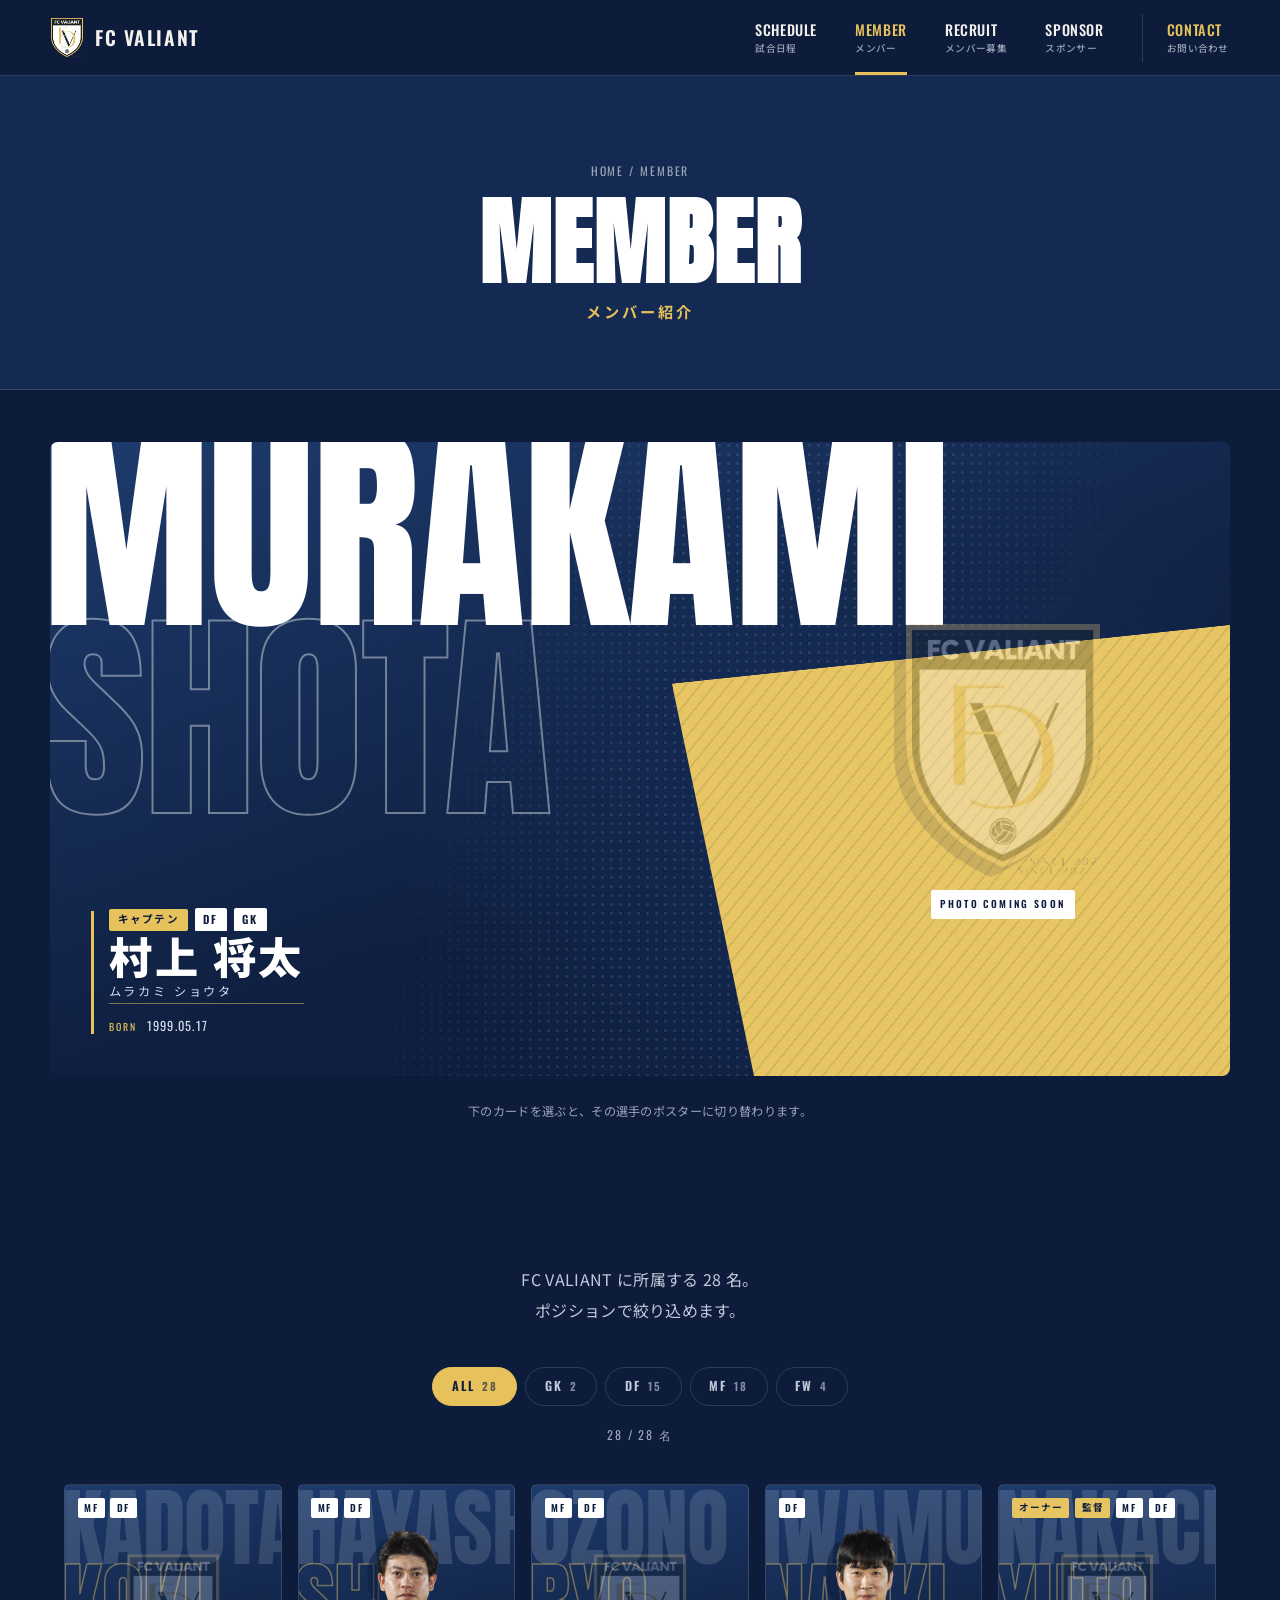
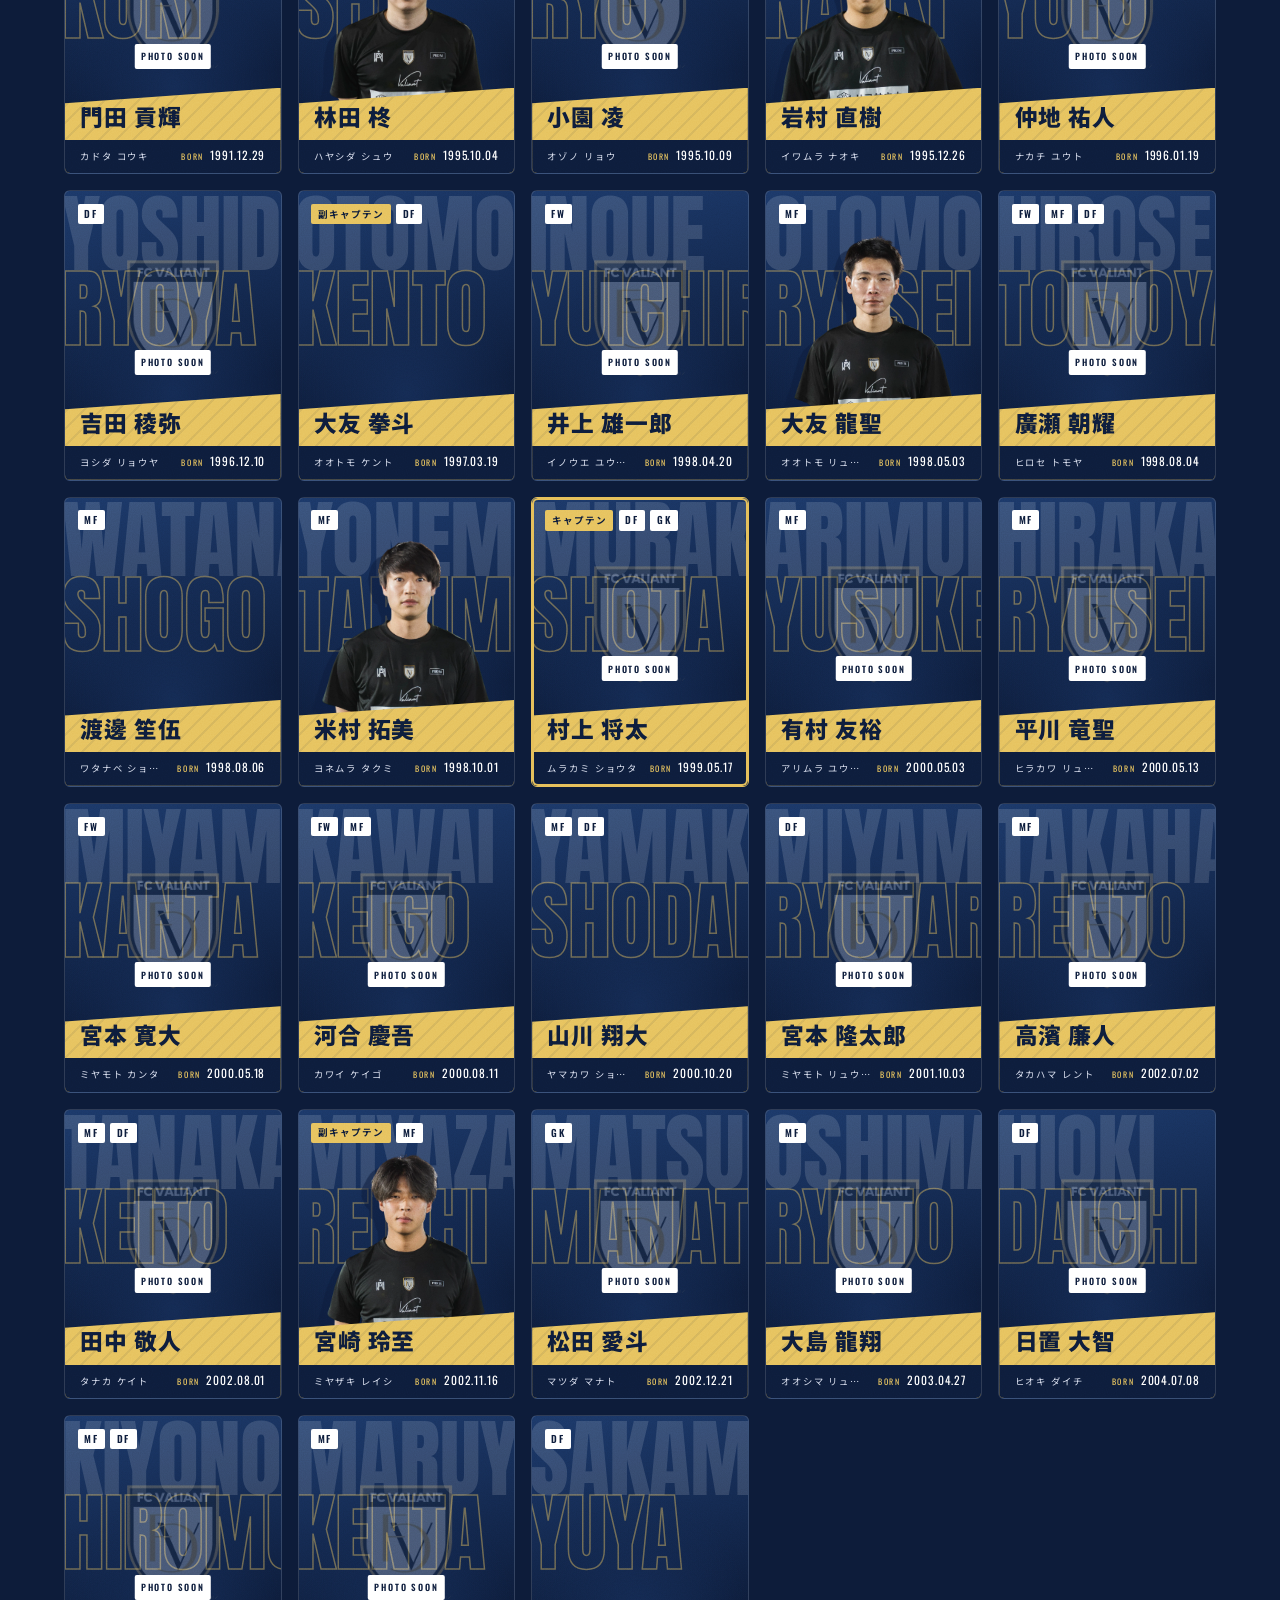
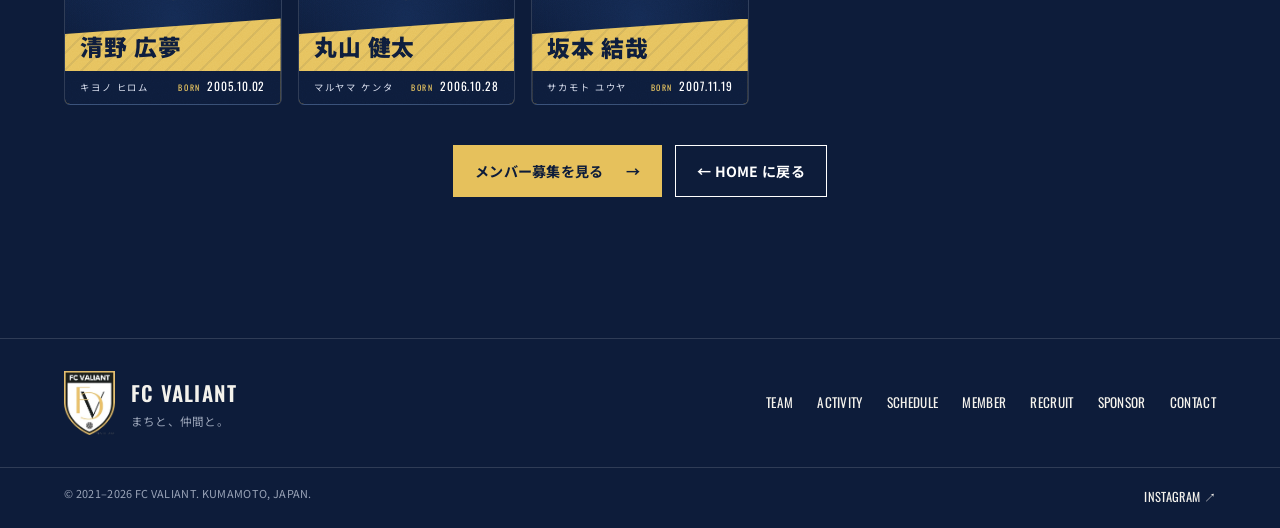
==== member.html @ 522544a9 "トップのFVを元のヒーロー写真（hero.webp）に戻す Co-Authored-By: Claude Opus 5 (1M context) <noreply@anthropic.com> Cla" ====
<!DOCTYPE html>
<html lang="ja">
<head>
<meta charset="UTF-8" />
<meta name="viewport" content="width=device-width, initial-scale=1.0" />
<title>MEMBER メンバー紹介 | FC VALIANT</title>
<meta name="description" content="FC VALIANT（熊本県社会人サッカーチーム）に所属する28名のメンバー一覧。ポジションと生年月日を掲載しています。" />
<meta property="og:title" content="MEMBER メンバー紹介 | FC VALIANT" />
<meta property="og:description" content="FC VALIANT に所属する28名のメンバー。" />
<meta property="og:type" content="website" />
<meta name="twitter:card" content="summary_large_image" />
<meta property="og:locale" content="ja_JP" />
<meta property="og:site_name" content="FC VALIANT" />
<meta property="og:url" content="https://fc-valiant-site.vercel.app/member.html" />
<link rel="canonical" href="https://fc-valiant-site.vercel.app/member.html" />
<meta property="og:image" content="https://fc-valiant-site.vercel.app/assets/img/ogp.jpg" />
<link rel="icon" href="assets/img/favicon-64.png" />
<link rel="preconnect" href="https://fonts.googleapis.com" />
<link rel="preconnect" href="https://fonts.gstatic.com" crossorigin />
<link href="https://fonts.googleapis.com/css2?family=Anton&family=Oswald:wght@400;500;600;700&family=Noto+Sans+JP:wght@400;500;700;900&display=swap" rel="stylesheet" />
<link rel="stylesheet" href="assets/css/style.css?v=bf7056ef" />
<!-- GA4 start -->
<script async src="https://www.googletagmanager.com/gtag/js?id=G-N5YR1ZRBVX"></script>
<script>
  window.dataLayer = window.dataLayer || [];
  function gtag(){dataLayer.push(arguments);}
  gtag('js', new Date());
  gtag('config', 'G-N5YR1ZRBVX');
</script>
<!-- GA4 end -->
</head>
<body>

<a class="skip-link" href="#main">本文へスキップ</a>

<!-- ===== Header ===== -->
<header class="header" id="header">
  <a href="index.html" class="header__brand" aria-label="FC VALIANT ホーム">
    <img src="assets/img/logo.webp" alt="" class="header__logo" width="230" height="289" />
    <span class="header__name">FC VALIANT</span>
  </a>
  <nav class="nav" id="nav" aria-label="メインナビゲーション">
    <a href="schedule.html"><span>SCHEDULE</span><small>試合日程</small></a>
    <a href="member.html" class="is-active" aria-current="page"><span>MEMBER</span><small>メンバー</small></a>
    <a href="recruit.html"><span>RECRUIT</span><small>メンバー募集</small></a>
    <a href="sponsor.html"><span>SPONSOR</span><small>スポンサー</small></a>
    <a href="index.html#contact" class="nav__cta"><span>CONTACT</span><small>お問い合わせ</small></a>
  </nav>
  <button type="button" class="burger" id="burger" aria-label="メニューを開く" aria-expanded="false" aria-controls="nav">
    <span></span><span></span><span></span>
  </button>
</header>

<main id="main" tabindex="-1">

<!-- ===== Sub hero ===== -->
<section class="subhero" id="top">
  <p class="subhero__crumb"><a href="index.html">HOME</a> <span aria-hidden="true">/</span> MEMBER</p>
  <h1 class="subhero__en">MEMBER</h1>
  <p class="subhero__ja">メンバー紹介</p>
</section>

<!-- ===== Player poster =====
     選手を選ぶと、その選手のポスターに切り替わる。写真は assets/img/member/<data-photo>.webp
     まだ無いあいだはエンブレムを出しておく。巨大なローマ字は data-photo から JS が作る。 -->
<section class="stage" id="stage" aria-label="選手ポスター">
  <div class="stage__frame">
  <div class="stage__scene" id="stageScene">
    <div class="stage__slab" aria-hidden="true"></div>
    <p class="stage__big" id="stageBig" aria-hidden="true"><span></span><i></i></p>
    <!-- 登場と退場を重ねるため、選手はJSで出し入れする -->
    <div class="stage__cast" id="stageCast"></div>
  </div>
  <div class="stage__plate" id="stagePlate" role="status" aria-live="polite">
    <span class="stage__rule" aria-hidden="true"></span>
    <p class="stage__pos"><span></span></p>
    <p class="stage__name"><span></span></p>
    <p class="stage__kana"><span></span></p>
    <p class="stage__dob"><span></span></p>
  </div>
  </div>
  <p class="stage__hint">下のカードを選ぶと、その選手のポスターに切り替わります。</p>
</section>

<!-- ===== Members ===== -->
<section class="members members--page">
  <p class="members__lead" data-reveal>
    FC VALIANT に所属する 28 名。<br>
    ポジションで絞り込めます。
  </p>

  <div class="mfilter" id="mfilter" role="group" aria-label="ポジションで絞り込む" data-reveal>
    <button type="button" class="mfilter__btn is-on" data-filter="all" aria-pressed="true">ALL</button>
    <button type="button" class="mfilter__btn" data-filter="GK" aria-pressed="false">GK</button>
    <button type="button" class="mfilter__btn" data-filter="DF" aria-pressed="false">DF</button>
    <button type="button" class="mfilter__btn" data-filter="MF" aria-pressed="false">MF</button>
    <button type="button" class="mfilter__btn" data-filter="FW" aria-pressed="false">FW</button>
  </div>
  <p class="mfilter__count" id="mcount" role="status" aria-live="polite"></p>

  <ul class="mgrid" id="mgrid">
      <li class="mcard" data-photo="kadota-koki" data-pos="MF DF" data-reveal>
        <p class="mcard__pos"><span>MF</span><span>DF</span></p>
        <h2 class="mcard__name">門田 貢輝</h2>
        <p class="mcard__kana">カドタ コウキ</p>
        <p class="mcard__dob"><span>BORN</span>1991.12.29</p>
      </li>
      <li class="mcard" data-photo="hayashida-shu" data-pos="MF DF" data-reveal>
        <p class="mcard__pos"><span>MF</span><span>DF</span></p>
        <h2 class="mcard__name">林田 柊</h2>
        <p class="mcard__kana">ハヤシダ シュウ</p>
        <p class="mcard__dob"><span>BORN</span>1995.10.04</p>
      </li>
      <li class="mcard" data-photo="ozono-ryo" data-pos="MF DF" data-reveal>
        <p class="mcard__pos"><span>MF</span><span>DF</span></p>
        <h2 class="mcard__name">小園 凌</h2>
        <p class="mcard__kana">オゾノ リョウ</p>
        <p class="mcard__dob"><span>BORN</span>1995.10.09</p>
      </li>
      <li class="mcard" data-photo="iwamura-naoki" data-pos="DF" data-reveal>
        <p class="mcard__pos"><span>DF</span></p>
        <h2 class="mcard__name">岩村 直樹</h2>
        <p class="mcard__kana">イワムラ ナオキ</p>
        <p class="mcard__dob"><span>BORN</span>1995.12.26</p>
      </li>
      <li class="mcard" data-photo="nakachi-yuto" data-pos="MF DF" data-reveal>
        <p class="mcard__pos"><b>オーナー</b><b>監督</b><span>MF</span><span>DF</span></p>
        <h2 class="mcard__name">仲地 祐人</h2>
        <p class="mcard__kana">ナカチ ユウト</p>
        <p class="mcard__dob"><span>BORN</span>1996.01.19</p>
      </li>
      <li class="mcard" data-photo="yoshida-ryoya" data-pos="DF" data-reveal>
        <p class="mcard__pos"><span>DF</span></p>
        <h2 class="mcard__name">吉田 稜弥</h2>
        <p class="mcard__kana">ヨシダ リョウヤ</p>
        <p class="mcard__dob"><span>BORN</span>1996.12.10</p>
      </li>
      <li class="mcard" data-photo="otomo-kento" data-pos="DF" data-reveal>
        <p class="mcard__pos"><b>副キャプテン</b><span>DF</span></p>
        <h2 class="mcard__name">大友 拳斗</h2>
        <p class="mcard__kana">オオトモ ケント</p>
        <p class="mcard__dob"><span>BORN</span>1997.03.19</p>
      </li>
      <li class="mcard" data-photo="inoue-yuichiro" data-pos="FW" data-reveal>
        <p class="mcard__pos"><span>FW</span></p>
        <h2 class="mcard__name">井上 雄一郎</h2>
        <p class="mcard__kana">イノウエ ユウイチロウ</p>
        <p class="mcard__dob"><span>BORN</span>1998.04.20</p>
      </li>
      <li class="mcard" data-photo="otomo-ryusei" data-pos="MF" data-reveal>
        <p class="mcard__pos"><span>MF</span></p>
        <h2 class="mcard__name">大友 龍聖</h2>
        <p class="mcard__kana">オオトモ リュウセイ</p>
        <p class="mcard__dob"><span>BORN</span>1998.05.03</p>
      </li>
      <li class="mcard" data-photo="hirose-tomoya" data-pos="FW MF DF" data-reveal>
        <p class="mcard__pos"><span>FW</span><span>MF</span><span>DF</span></p>
        <h2 class="mcard__name">廣瀬 朝耀</h2>
        <p class="mcard__kana">ヒロセ トモヤ</p>
        <p class="mcard__dob"><span>BORN</span>1998.08.04</p>
      </li>
      <li class="mcard" data-photo="watanabe-shogo" data-pos="MF" data-reveal>
        <p class="mcard__pos"><span>MF</span></p>
        <h2 class="mcard__name">渡邊 笙伍</h2>
        <p class="mcard__kana">ワタナベ ショウゴ</p>
        <p class="mcard__dob"><span>BORN</span>1998.08.06</p>
      </li>
      <li class="mcard" data-photo="yonemura-takumi" data-pos="MF" data-reveal>
        <p class="mcard__pos"><span>MF</span></p>
        <h2 class="mcard__name">米村 拓美</h2>
        <p class="mcard__kana">ヨネムラ タクミ</p>
        <p class="mcard__dob"><span>BORN</span>1998.10.01</p>
      </li>
      <li class="mcard" data-photo="murakami-shota" data-pos="DF GK" data-reveal>
        <p class="mcard__pos"><b>キャプテン</b><span>DF</span><span>GK</span></p>
        <h2 class="mcard__name">村上 将太</h2>
        <p class="mcard__kana">ムラカミ ショウタ</p>
        <p class="mcard__dob"><span>BORN</span>1999.05.17</p>
      </li>
      <li class="mcard" data-photo="arimura-yusuke" data-pos="MF" data-reveal>
        <p class="mcard__pos"><span>MF</span></p>
        <h2 class="mcard__name">有村 友裕</h2>
        <p class="mcard__kana">アリムラ ユウスケ</p>
        <p class="mcard__dob"><span>BORN</span>2000.05.03</p>
      </li>
      <li class="mcard" data-photo="hirakawa-ryusei" data-pos="MF" data-reveal>
        <p class="mcard__pos"><span>MF</span></p>
        <h2 class="mcard__name">平川 竜聖</h2>
        <p class="mcard__kana">ヒラカワ リュウセイ</p>
        <p class="mcard__dob"><span>BORN</span>2000.05.13</p>
      </li>
      <li class="mcard" data-photo="miyamoto-kanta" data-pos="FW" data-reveal>
        <p class="mcard__pos"><span>FW</span></p>
        <h2 class="mcard__name">宮本 寛大</h2>
        <p class="mcard__kana">ミヤモト カンタ</p>
        <p class="mcard__dob"><span>BORN</span>2000.05.18</p>
      </li>
      <li class="mcard" data-photo="kawai-keigo" data-pos="FW MF" data-reveal>
        <p class="mcard__pos"><span>FW</span><span>MF</span></p>
        <h2 class="mcard__name">河合 慶吾</h2>
        <p class="mcard__kana">カワイ ケイゴ</p>
        <p class="mcard__dob"><span>BORN</span>2000.08.11</p>
      </li>
      <li class="mcard" data-photo="yamakawa-shodai" data-pos="MF DF" data-reveal>
        <p class="mcard__pos"><span>MF</span><span>DF</span></p>
        <h2 class="mcard__name">山川 翔大</h2>
        <p class="mcard__kana">ヤマカワ ショウダイ</p>
        <p class="mcard__dob"><span>BORN</span>2000.10.20</p>
      </li>
      <li class="mcard" data-photo="miyamoto-ryutaro" data-pos="DF" data-reveal>
        <p class="mcard__pos"><span>DF</span></p>
        <h2 class="mcard__name">宮本 隆太郎</h2>
        <p class="mcard__kana">ミヤモト リュウタロウ</p>
        <p class="mcard__dob"><span>BORN</span>2001.10.03</p>
      </li>
      <li class="mcard" data-photo="takahama-rento" data-pos="MF" data-reveal>
        <p class="mcard__pos"><span>MF</span></p>
        <h2 class="mcard__name">高濱 廉人</h2>
        <p class="mcard__kana">タカハマ レント</p>
        <p class="mcard__dob"><span>BORN</span>2002.07.02</p>
      </li>
      <li class="mcard" data-photo="tanaka-keito" data-pos="MF DF" data-reveal>
        <p class="mcard__pos"><span>MF</span><span>DF</span></p>
        <h2 class="mcard__name">田中 敬人</h2>
        <p class="mcard__kana">タナカ ケイト</p>
        <p class="mcard__dob"><span>BORN</span>2002.08.01</p>
      </li>
      <li class="mcard" data-photo="miyazaki-reishi" data-pos="MF" data-reveal>
        <p class="mcard__pos"><b>副キャプテン</b><span>MF</span></p>
        <h2 class="mcard__name">宮崎 玲至</h2>
        <p class="mcard__kana">ミヤザキ レイシ</p>
        <p class="mcard__dob"><span>BORN</span>2002.11.16</p>
      </li>
      <li class="mcard" data-photo="matsuda-manato" data-pos="GK" data-reveal>
        <p class="mcard__pos"><span>GK</span></p>
        <h2 class="mcard__name">松田 愛斗</h2>
        <p class="mcard__kana">マツダ マナト</p>
        <p class="mcard__dob"><span>BORN</span>2002.12.21</p>
      </li>
      <li class="mcard" data-photo="oshima-ryuto" data-pos="MF" data-reveal>
        <p class="mcard__pos"><span>MF</span></p>
        <h2 class="mcard__name">大島 龍翔</h2>
        <p class="mcard__kana">オオシマ リュウト</p>
        <p class="mcard__dob"><span>BORN</span>2003.04.27</p>
      </li>
      <li class="mcard" data-photo="hioki-daichi" data-pos="DF" data-reveal>
        <p class="mcard__pos"><span>DF</span></p>
        <h2 class="mcard__name">日置 大智</h2>
        <p class="mcard__kana">ヒオキ ダイチ</p>
        <p class="mcard__dob"><span>BORN</span>2004.07.08</p>
      </li>
      <li class="mcard" data-photo="kiyono-hiromu" data-pos="MF DF" data-reveal>
        <p class="mcard__pos"><span>MF</span><span>DF</span></p>
        <h2 class="mcard__name">清野 広夢</h2>
        <p class="mcard__kana">キヨノ ヒロム</p>
        <p class="mcard__dob"><span>BORN</span>2005.10.02</p>
      </li>
      <li class="mcard" data-photo="maruyama-kenta" data-pos="MF" data-reveal>
        <p class="mcard__pos"><span>MF</span></p>
        <h2 class="mcard__name">丸山 健太</h2>
        <p class="mcard__kana">マルヤマ ケンタ</p>
        <p class="mcard__dob"><span>BORN</span>2006.10.28</p>
      </li>
      <li class="mcard" data-photo="sakamoto-yuya" data-pos="DF" data-reveal>
        <p class="mcard__pos"><span>DF</span></p>
        <h2 class="mcard__name">坂本 結哉</h2>
        <p class="mcard__kana">サカモト ユウヤ</p>
        <p class="mcard__dob"><span>BORN</span>2007.11.19</p>
      </li>
  </ul>

  <div class="page-cta" data-reveal>
    <a href="recruit.html" class="btn btn--gold magnetic">メンバー募集を見る <i>→</i></a>
    <a href="index.html" class="btn btn--ghost magnetic">← HOME に戻る</a>
  </div>
</section>

</main>

<!-- ===== Footer ===== -->
<footer class="footer">
  <div class="footer__top">
    <a class="footer__brand" href="index.html">
      <img src="assets/img/logo.webp" alt="" width="230" height="289" />
      <p>FC VALIANT<span>まちと、仲間と。</span></p>
    </a>
    <nav class="footer__nav" aria-label="フッターナビゲーション">
      <a href="index.html#team">TEAM</a>
      <a href="index.html#activity">ACTIVITY</a>
      <a href="schedule.html">SCHEDULE</a>
      <a href="member.html">MEMBER</a>
      <a href="recruit.html">RECRUIT</a>
      <a href="sponsor.html">SPONSOR</a>
      <a href="index.html#contact">CONTACT</a>
    </nav>
  </div>
  <div class="footer__bottom">
    <span>© 2021–2026 FC VALIANT. KUMAMOTO, JAPAN.</span>
    <a href="https://www.instagram.com/fcv.official/" data-ig="profile" target="_blank" rel="noopener">INSTAGRAM ↗</a>
  </div>
</footer>

<a href="#top" class="totop" id="totop" data-scroll aria-label="ページトップへ">↑</a>

<script src="assets/js/main.js?v=c5448f81"></script>
</body>
</html>
---- assets/css/style.css ----
/* FC VALIANT — 2026-09-14 / 紺・金・紙。MEMBERの承認済みCSSは末尾に保持。 */
:root{
  --navy-deep:#0d1c3a;  /* 最暗部。旧 --ink(ほぼ黒)の置き換え */
  --navy:#142a52;
  --navy-2:#1b3766;
  --navy-deep-rgb:13,28,58;  /* --navy-deep の RGB。rgba() 用 */
  --navy-rgb:20,42,82;       /* --navy の RGB。rgba() 用 */
  --ink:#16294a;        /* 紙面上の本文色。純黒ではなく紺寄り */
  --gold:#e6c15c;
  --gold-deep:#caa544;
  --gold-ink:#7a5f18;   /* 紙面(--paper)の上に置く金。--gold/--gold-deep は紙面では AA 不足 */
  --paper:#f4f2ec;
  --paper-2:#ffffff;
  --grey:#9aa4b8;      /* muted text on dark backgrounds */
  --grey-ink:#5a6478;  /* muted text on paper backgrounds (AA contrast) */
  --line:rgba(255,255,255,.14);
  --line-dark:rgba(var(--navy-rgb),.12);
  --maxw:1280px;
  --ease:cubic-bezier(.22,1,.36,1);
  --font-en:"Oswald",sans-serif;
  --font-display:"Anton",sans-serif;
  --font-ja:"Noto Sans JP",sans-serif;
}
/* ---------- Base / shared components ---------- */
*,*::before,*::after{box-sizing:border-box;margin:0;padding:0}
html{scroll-behavior:smooth;-webkit-text-size-adjust:100%;scroll-padding-top:88px}
body{font-family:var(--font-ja);background:var(--paper);color:var(--ink);line-height:1.8;overflow-x:hidden;letter-spacing:.02em}
img{max-width:100%;display:block}
a{color:inherit;text-decoration:none}
ul,ol{list-style:none}
section{position:relative}
button{color:inherit;font:inherit}
button,summary,a{-webkit-tap-highlight-color:transparent}
button{cursor:pointer}
[hidden]{display:none!important}
::selection{background:var(--gold);color:var(--navy-deep)}
main:focus{outline:none}
:focus-visible{outline:3px solid currentColor;outline-offset:5px}
.skip-link{position:fixed;top:12px;left:12px;z-index:400;padding:12px 20px;background:var(--gold);color:var(--navy-deep);transform:translateY(-180%);font-weight:700}
.skip-link:focus{transform:none}
h1,h2,h3{text-wrap:balance}
p{text-wrap:pretty}
.btn{display:inline-flex;align-items:center;justify-content:space-between;gap:1.4rem;min-height:48px;
  padding:.85rem 1.3rem;border:1px solid currentColor;border-radius:0;font-family:var(--font-ja);
  font-weight:700;font-size:.88rem;line-height:1.6;cursor:pointer;transition:background .18s,color .18s}
.btn i,.text-link i,.join i,.hero i{font-style:normal}
button.btn{font:inherit;font-size:.88rem;font-weight:700}
.btn--gold,button.btn--gold{background:var(--gold);border-color:var(--gold);color:var(--navy-deep)}
.btn--gold:hover{background:var(--paper);color:var(--navy-deep);border-color:var(--navy-deep)}
.btn--ghost{background:transparent;color:inherit}
.btn--ghost:hover{background:var(--navy-deep);color:var(--paper)}
.btn--block{width:100%;justify-content:center}
.text-link{display:inline-flex;align-items:center;gap:1.6rem;min-height:44px;font-size:.88rem;font-weight:700;border-bottom:1px solid currentColor}
.text-link i{font-size:1.2rem}
.text-link:hover{color:var(--gold-ink)}
.page-cta{display:flex;flex-wrap:wrap;gap:.8rem;justify-content:center;margin-top:2.5rem}
.compact-title{font-size:1.35rem;font-weight:900;margin-bottom:1.2rem}
.section-title{display:flex;align-items:baseline;gap:1.2rem;margin-bottom:1.5rem}
.section-title h2{font-family:var(--font-display);font-size:clamp(3.1rem,6.5vw,5.8rem);font-weight:400;line-height:1}
.section-title>p{font-size:.82rem;font-weight:700;color:var(--gold-ink)}
/* 印刷のざらつきは背景だけ。本文の前にノイズを重ねない。 */
.poster-paper{isolation:isolate}
.poster-paper::before{content:"";position:absolute;inset:0;z-index:0;pointer-events:none;opacity:.12;mix-blend-mode:overlay;
  background-image:url("data:image/svg+xml;utf8,<svg xmlns='http://www.w3.org/2000/svg' width='220' height='220'><filter id='n'><feTurbulence type='fractalNoise' baseFrequency='.9' numOctaves='2' stitchTiles='stitch'/><feColorMatrix values='0 0 0 0 1  0 0 0 0 1  0 0 0 0 1  0 0 0 .55 0'/></filter><rect width='100%' height='100%' filter='url(%23n)'/></svg>");background-size:220px 220px}
.poster-paper>*{position:relative;z-index:1}

/* ---------- Header: one legible navy band on every page ---------- */
.header{position:fixed;inset:0 0 auto;z-index:200;min-height:76px;display:flex;align-items:center;justify-content:space-between;gap:2rem;
  padding:12px clamp(20px,4vw,64px);background:var(--navy-deep);color:var(--paper);border-bottom:1px solid var(--line);
  transition:transform .18s ease-out}
.header.is-hidden{transform:translateY(-110%)}
.header:focus-within{transform:none}
.header__brand{display:flex;align-items:center;gap:12px;flex-shrink:0;min-height:48px}
.header__logo{height:40px;width:auto;object-fit:contain}
.header__name{font-family:var(--font-en);font-weight:600;letter-spacing:.08em;font-size:1.22rem}
.nav{display:flex;align-items:center;gap:clamp(20px,3vw,44px)}
.nav a{display:flex;flex-direction:column;justify-content:center;min-height:48px;position:relative;line-height:1.2}
.nav a>span{font-family:var(--font-en);font-size:.9rem;font-weight:500;letter-spacing:.04em}
.nav a>small{font-size:.6rem;font-weight:500;color:var(--grey);margin-top:5px}
.nav a.is-active>span,.nav a:hover>span{color:var(--gold)}
.nav a.is-active::after{content:"";position:absolute;left:0;right:0;bottom:-13px;height:3px;background:var(--gold)}
.nav .nav__cta{padding-left:24px;border-left:1px solid var(--line)}
.nav .nav__cta>span{color:var(--gold)}
.burger{display:none;position:relative;z-index:210;flex-direction:column;gap:6px;justify-content:center;align-items:center;
  width:48px;height:48px;border:1px solid var(--line);background:var(--navy-deep);color:var(--paper)}
.burger span{width:22px;height:2px;background:currentColor;transition:transform .18s ease-out,opacity .18s}
.burger.is-open span:nth-child(1){transform:translateY(8px) rotate(45deg)}
.burger.is-open span:nth-child(2){opacity:0}
.burger.is-open span:nth-child(3){transform:translateY(-8px) rotate(-45deg)}

/* ---------- Home 1: match poster ---------- */
.hero{position:relative;display:grid;grid-template-columns:minmax(0,1fr);grid-template-rows:minmax(0,1fr) auto auto;height:min(760px,100svh);min-height:660px;
  padding-top:76px;background:var(--navy-deep);color:var(--paper);overflow:hidden}
.hero .hero__media{position:absolute;inset:76px 0 196px 32%;z-index:0;overflow:hidden}
.hero__img{width:100%;height:100%;object-fit:cover;object-position:40% 50%}
.hero__content{position:relative;min-width:0;grid-row:1;align-self:stretch;display:flex;flex-direction:column;align-items:flex-start;justify-content:center;
  width:43%;padding:35px 0 44px clamp(24px,5vw,80px);isolation:isolate}
.hero__content::before{content:"";position:absolute;inset:0 -6% 0 0;z-index:-1;background:var(--navy-deep);clip-path:polygon(0 0,100% 0,82% 100%,0 100%)}
.hero__lead{font-size:clamp(1.45rem,2.5vw,2.25rem);line-height:1.3;font-weight:700;white-space:nowrap}
.hero__lead em{position:relative;display:inline-block;margin:18px 0 0 -8px;padding:6px 18px 12px;font-family:var(--font-display);
  font-size:clamp(2.9rem,4.9vw,5.6rem);font-weight:400;font-style:normal;line-height:1;letter-spacing:-.015em;color:var(--navy-deep);isolation:isolate}
.hero__lead em::before{content:"";position:absolute;inset:-1px -8px;z-index:-1;background:var(--gold);transform:rotate(-3deg)}
.hero__join{display:inline-flex;align-items:center;gap:36px;margin-top:36px;min-height:44px;border-bottom:1px solid var(--gold);font-size:.88rem;font-weight:700}
.hero__join i{color:var(--gold);font-size:1.2rem}
.hero__join:hover{color:var(--gold)}
.hero__next{grid-row:2;display:grid;grid-template-columns:135px 180px 1fr 40px;align-items:center;gap:30px;
  min-height:122px;padding:18px clamp(24px,5vw,80px);background:var(--navy);border-top:3px solid var(--gold);color:var(--paper)}
.hero__next-kicker{font-family:var(--font-en);font-weight:600;font-size:.95rem;line-height:1.5;color:var(--gold)}
.hero__next-kicker>span{display:block;font-family:var(--font-ja);font-size:.68rem;font-weight:500;color:var(--paper)}
.hero__next-date{display:flex;align-items:baseline;gap:10px;font-family:var(--font-display);font-size:3.6rem;line-height:1;font-variant-numeric:tabular-nums;white-space:nowrap}
.hero__next-date i{color:var(--gold)}
.hero__next-date em{font-family:var(--font-en);font-size:.85rem;font-style:normal;color:var(--grey)}
.hero__next-info{display:grid;grid-template-columns:1fr auto;align-items:center;gap:2px 20px}
.hero__next-comp{grid-column:1/-1;font-size:.7rem;color:var(--grey)}
.hero__next-match{font-family:var(--font-en);font-size:1.6rem;line-height:1.4}
.hero__next-match b{font-weight:500}
.hero__next-meta{font-size:.8rem}
.hero__next-arrow{font-size:2rem;color:var(--gold);justify-self:end;transition:transform .18s ease-out}
.hero__next:hover .hero__next-arrow{transform:translate(3px,-3px)}
/* Logo ordering, scrollLeft and 50px tiles remain unchanged. */
.hero__bar{grid-row:3;display:flex;align-items:stretch;min-height:74px;background:var(--navy-deep);color:var(--paper)}
.hero__bar-tag{flex-shrink:0;display:flex;align-items:center;padding:0 clamp(20px,4vw,56px);font-family:var(--font-en);font-size:.8rem;letter-spacing:.08em;color:var(--gold);border-right:1px solid var(--line)}
.hero__bar-ticker{flex:1;min-width:0;display:flex;align-items:center;padding:12px 0;overflow-x:auto;overflow-y:hidden;overscroll-behavior-x:contain;
  scroll-behavior:auto;scrollbar-width:none;cursor:grab;-webkit-overflow-scrolling:touch}
.hero__bar-ticker::-webkit-scrollbar{display:none}
.hero__bar-ticker.is-dragging{cursor:grabbing}
.hero__bar-ticker.is-dragging .sponsor-link{pointer-events:none}
.hero__bar-track{display:flex;white-space:nowrap;width:max-content}
.sponsor-run{display:inline-flex;align-items:center;flex:none;gap:20px;padding-right:20px}
.sponsor-link{display:block;flex:none;border-radius:2px}
.sponsor-link:focus-visible{outline:3px solid var(--gold);outline-offset:3px}
.sponsor-logo{height:50px;width:auto;background:var(--paper-2);border-radius:2px}

/* ---------- Home 2: club / one large photograph ---------- */
.club{max-width:1440px;margin:0 auto;padding:64px clamp(24px,5vw,80px);display:grid;grid-template-columns:.85fr 1.2fr;gap:6%}
.club__intro{padding-top:12px}
.club__lead{font-size:clamp(1rem,1.6vw,1.25rem);font-weight:700;line-height:1.85;margin:18px 0}
.club__photo{position:relative;margin-top:12px;isolation:isolate}
.club__photo::before{content:"";position:absolute;inset:-12px 24px 12px -12px;z-index:-1;background:var(--gold-ink);transform:rotate(2deg)}
.club__photo img{width:100%;height:auto;aspect-ratio:3/2;object-fit:cover}
.club__activity{display:flex;flex-wrap:wrap;justify-content:space-between;align-items:center;gap:12px;padding-top:20px}
.club__activity p{font-size:.76rem;color:var(--grey-ink);line-height:1.8}
.club__activity a{font-family:var(--font-en);font-size:.85rem}
.club__details{margin-top:26px;border-block:1px solid var(--line-dark)}
.club__details summary{display:flex;justify-content:space-between;gap:16px;align-items:center;min-height:52px;padding:10px 0;cursor:pointer;list-style:none;font-size:.82rem;font-weight:700}
.club__details summary::-webkit-details-marker{display:none}
.club__details summary>span{font-size:1.2rem;color:var(--gold-ink)}
.club__details[open] summary>span{transform:rotate(45deg)}
.team__meta{padding-bottom:12px}
.team__meta>div{display:grid;grid-template-columns:75px 1fr;gap:12px;border-top:1px solid var(--line-dark);padding:10px 0}
.team__meta dt{font-family:var(--font-en);font-size:.72rem;color:var(--gold-ink)}
.team__meta dd{font-size:.78rem;line-height:1.8}

/* ---------- Home 3: two ways to be involved ---------- */
.join{display:grid;grid-template-columns:1.15fr 1fr;background:var(--navy-deep);color:var(--paper)}
.join>a{position:relative;display:flex;flex-direction:column;align-items:flex-start;padding:42px clamp(24px,5vw,80px) 36px;overflow:hidden;isolation:isolate}
.join__recruit{background:var(--navy)}
.join__recruit::after{content:"";position:absolute;top:-30px;right:-20px;bottom:-30px;width:14px;background:var(--gold);transform:rotate(8deg);z-index:0}
.join h2{font-family:var(--font-display);font-weight:400;font-size:clamp(3.8rem,6.8vw,6rem);line-height:1}
.join__sponsor h2{color:var(--gold)}
.join__label{font-size:.82rem;margin:8px 0 16px;color:var(--gold)}
.join__lead{font-weight:500;font-size:.92rem;line-height:1.8}
.join__meta{font-size:.75rem;color:var(--grey);margin-top:10px}
.join__action{display:flex;align-items:center;justify-content:space-between;gap:24px;width:100%;font-size:.85rem;font-weight:700;border-top:1px solid var(--line);padding-top:14px;margin-top:24px}
.join__action i{color:var(--gold);font-size:1.5rem;transition:transform .18s ease-out}
.join>a:hover .join__action i{transform:translate(3px,-3px)}
.join>a:focus-visible{outline:3px solid var(--gold);outline-offset:-7px}

/* ---------- Home 4: DM on a clear sheet ---------- */
.contact{display:grid;grid-template-columns:.75fr 1.35fr;gap:6%;padding:56px clamp(24px,5vw,80px);max-width:1440px;margin:0 auto;background:var(--paper);color:var(--ink)}
.contact .section-title{display:block}
.contact .section-title h2{font-size:clamp(3.4rem,6.8vw,6.2rem)}
.contact .section-title p{margin-top:12px}
.contact__lead{max-width:28em;font-size:.88rem;line-height:1.95}
.dm{min-width:0}
.dm__steps{display:grid;grid-template-columns:1fr 1.25fr;gap:26px 30px}
.dm__step{display:flex;gap:12px;align-items:flex-start;min-width:0}
.dm__step:nth-child(2){grid-column:2;grid-row:1/3}
.dm__no{flex:none;width:26px;height:30px;display:grid;place-items:center;background:var(--navy-deep);color:var(--gold);font-family:var(--font-en);font-size:.9rem;line-height:1}
.dm__body{flex:1;min-width:0}
.dm__h{font-weight:700;font-size:.9rem;line-height:1.6;margin-bottom:12px}
.dm__topics{display:flex;flex-wrap:wrap;gap:8px}
.topic-btn{min-height:44px;padding:8px 12px;border:1px solid var(--grey-ink);background:transparent;color:var(--ink);font-size:.78rem;line-height:1.5;text-align:left;border-radius:0}
.topic-btn:hover{border-color:var(--gold-ink);color:var(--gold-ink)}
.topic-btn[aria-pressed="true"]{background:var(--navy-deep);border-color:var(--navy-deep);color:var(--gold);font-weight:700}
.dm__template{padding:16px;background:var(--paper-2);border:1px solid var(--line-dark);border-top:3px solid var(--gold-ink);color:var(--ink);white-space:pre-wrap;overflow-wrap:anywhere;
  font-family:var(--font-ja);font-size:.8rem;line-height:1.8}
.dm__copy{margin-top:12px;min-height:44px;padding:8px 14px}
.dm__copy.is-done{background:var(--navy-deep);color:var(--gold)}
.dm__hint{margin-top:10px;font-size:.73rem;line-height:1.8;color:var(--grey-ink)}
.dm__send{font-size:.8rem;padding:10px 12px;gap:12px}
.contact__insta{display:flex;justify-content:space-between;align-items:center;gap:18px;min-height:44px;border-top:1px solid var(--line-dark);margin-top:24px;padding-top:12px;font-size:.8rem;font-weight:700;color:var(--gold-ink)}
.contact__insta i{font-style:normal}

/* ---------- Compact common footer ---------- */
.footer{background:var(--navy-deep);color:var(--paper);border-top:1px solid var(--line)}
.footer__top{max-width:1440px;margin:0 auto;display:flex;align-items:center;justify-content:space-between;gap:28px;padding:32px clamp(24px,5vw,80px)}
.footer__brand{display:flex;align-items:center;gap:16px;flex-shrink:0}
.footer__brand img{width:auto;height:64px}
.footer__brand p{font-family:var(--font-en);font-size:1.3rem;font-weight:600;letter-spacing:.06em}
.footer__brand span{display:block;font-family:var(--font-ja);font-size:.72rem;font-weight:400;letter-spacing:.02em;color:var(--grey)}
.footer__nav{display:flex;flex-wrap:wrap;justify-content:flex-end;gap:0 24px;max-width:560px}
.footer__nav a{display:flex;align-items:center;min-height:44px;font-family:var(--font-en);font-size:.83rem;color:var(--paper)}
.footer__nav a:hover,.footer__bottom a:hover{color:var(--gold)}
.footer__bottom{max-width:1440px;margin:0 auto;padding:16px clamp(24px,5vw,80px);display:flex;justify-content:space-between;gap:16px;border-top:1px solid var(--line);font-size:.68rem;color:var(--grey)}
.footer__bottom a{font-family:var(--font-en);color:var(--paper);font-size:.78rem;display:flex;align-items:center;min-height:28px}
.totop{position:fixed;right:max(18px,env(safe-area-inset-right));bottom:max(18px,env(safe-area-inset-bottom));z-index:150;width:44px;height:44px;display:grid;place-items:center;
  background:var(--gold);color:var(--navy-deep);border:1px solid var(--navy-deep);font-weight:700;font-size:1.2rem;opacity:0;visibility:hidden;transform:translateY(8px);transition:transform .18s,opacity .18s}
.totop.is-show{opacity:1;visibility:visible;transform:none}
.totop:hover{background:var(--paper)}

.subhero{background:var(--navy);color:#fff;text-align:center;position:relative;
  border-bottom:1px solid var(--line);
  padding:clamp(7rem,15vw,10rem) clamp(1.4rem,5vw,4rem) clamp(2.6rem,6vw,4rem)}
.subhero__crumb{font-family:var(--font-en);letter-spacing:.16em;font-size:.74rem;
  color:var(--grey);margin-bottom:1rem}
.subhero__crumb a{color:var(--grey);transition:color .3s}
.subhero__crumb a:hover{color:var(--gold)}
.subhero__en{font-family:var(--font-display);font-size:clamp(2.8rem,9vw,6rem);
  line-height:.95;letter-spacing:.01em}
.subhero__ja{font-weight:700;letter-spacing:.2em;color:var(--gold);margin-top:.6rem;font-size:.95rem}


/* ---------- Sub-page posters: MEMBER's existing subhero stays above ---------- */
.subhero--schedule,.subhero--recruit,.subhero--sponsor{text-align:left;border:0;overflow:hidden}
.subhero--schedule{padding:116px clamp(24px,6vw,90px) 24px;background:var(--paper);color:var(--ink)}
.subhero--schedule .subhero__en{font-size:clamp(3.5rem,12vw,10rem);font-weight:400;line-height:1}
.subhero--schedule .subhero__ja{color:var(--gold-ink);font-size:.9rem;letter-spacing:.06em;margin-top:12px}
.subhero--schedule .subhero__crumb,.subhero--schedule .subhero__crumb a{color:var(--grey-ink)}
.subhero--recruit,.subhero--sponsor{padding:76px 0 0;background:var(--navy-deep);display:grid;grid-template-columns:1fr 1.15fr;align-items:stretch;isolation:isolate}
.subhero__copy{position:relative;padding:38px 0 46px clamp(24px,5vw,80px);align-self:center;z-index:2}
.subhero--recruit .subhero__en,.subhero--sponsor .subhero__en{font-size:clamp(4rem,8.6vw,8rem);font-weight:400;line-height:1;color:var(--paper)}
.subhero--recruit .subhero__en{display:inline-block;padding-bottom:10px;border-bottom:4px solid var(--gold)}
.subhero--recruit .subhero__ja,.subhero--sponsor .subhero__ja{font-size:.86rem;letter-spacing:.04em;margin-top:18px}
.subhero__lead{font-size:.9rem;line-height:1.95;margin-top:20px;color:var(--paper)}
.subhero__copy>.btn{margin-top:24px}
.subhero__photo{overflow:hidden;min-height:370px}
.subhero__photo img{width:100%;height:100%;object-fit:cover}
.subhero--recruit .subhero__photo{clip-path:polygon(8% 0,100% 0,100% 100%,0 100%)}
.subhero--recruit .subhero__photo img{object-position:60% 50%}
.subhero--sponsor{grid-template-columns:1fr 1fr}
.subhero--sponsor .subhero__photo{min-height:300px}
.subhero--sponsor .subhero__photo img{object-position:50% 60%}
.subhero--sponsor .subhero__copy{border-bottom:4px solid var(--gold);margin-right:8%;padding-bottom:28px}

/* ---------- SCHEDULE: dates lead; all match facts stay in the list ---------- */
.schedule{background:var(--paper);color:var(--ink);padding:16px clamp(24px,6vw,90px) 56px}
.schedule__summary{display:flex;align-items:center;justify-content:space-between;gap:32px;max-width:1260px;margin:0 auto 28px}
.schedule__lead{font-size:.83rem;color:var(--grey-ink);line-height:1.8}
.season{display:flex;align-items:center;gap:24px;background:var(--navy-deep);color:var(--paper);padding:16px 24px;flex-shrink:0}
.season__title{font-family:var(--font-en);font-size:.85rem;color:var(--gold);line-height:1.5}
.season__title span{display:block;font-family:var(--font-ja);font-size:.65rem;color:var(--grey)}
.season__stats{display:flex;gap:0}
.season__stat{padding:0 20px;display:flex;align-items:center;gap:10px;border-left:1px solid var(--line)}
.season__stat:last-child{padding-right:0}
.season__stat dt{font-family:var(--font-en);font-size:.65rem;color:var(--grey);line-height:1.6}
.season__stat dt i{display:block;font-family:var(--font-ja);font-style:normal;font-size:.6rem}
.season__stat dd{font-family:var(--font-display);font-size:2rem;line-height:1;font-variant-numeric:tabular-nums}
.season__stat--win dd{color:var(--gold)}
.fixtures{display:flex;flex-direction:column;max-width:1260px;margin:0 auto;gap:8px}
.fixture{position:relative;display:grid;grid-template-columns:140px 1fr 110px;align-items:center;gap:24px;min-height:104px;
  padding:18px 24px;background:var(--paper-2);border:1px solid var(--line-dark)}
.fixture__date{font-family:var(--font-en);line-height:1.1;font-variant-numeric:tabular-nums}
.fixture__date b{display:block;font-family:var(--font-display);font-weight:400;font-size:2.65rem;color:var(--ink)}
.fixture__date>span{font-size:.7rem;color:var(--grey-ink)}
.fixture__body{display:grid;grid-template-columns:1fr auto;gap:2px 24px;align-items:center;min-width:0}
.fixture__comp{grid-column:1/-1;font-size:.68rem;color:var(--gold-ink)}
.fixture__match{grid-row:2/4;font-size:1.12rem;font-weight:700;line-height:1.5}
.fixture__venue,.fixture__ko{grid-column:2;font-size:.75rem;color:var(--grey-ink)}
.fixture__ko{font-variant-numeric:tabular-nums}
.fixture__status{justify-self:end;min-width:104px;padding:9px 8px;background:var(--paper);color:var(--grey-ink);border:1px solid var(--line-dark);
  font-family:var(--font-en);font-size:.7rem;text-align:center;line-height:1.4;white-space:nowrap;font-variant-numeric:tabular-nums}
.fixture__status--win{background:var(--navy-deep);color:var(--gold);border-color:var(--navy-deep)}
.fixture__status--draw{border-style:dashed;color:var(--ink)}
.fixture__status--lose{color:var(--grey-ink)}
.fixture.is-past{background:var(--paper);border-style:dashed}
.fixture.is-past .fixture__date b,.fixture.is-past .fixture__match{color:var(--grey-ink)}
/* 過去試合は透明度で薄くしない。文字コントラストを保ったまま罫線を変える。 */
.fixture.is-next{order:-1;grid-template-columns:240px 1fr 110px;min-height:178px;background:var(--navy-deep);color:var(--paper);border:0;margin:10px 0 16px;padding:28px 28px 22px}
.fixture.is-next::before{content:"NEXT MATCH";position:absolute;left:0;top:-12px;padding:4px 16px;background:var(--gold);color:var(--navy-deep);font-family:var(--font-en);font-size:.72rem;font-weight:600;transform:rotate(-2deg)}
.fixture.is-next .fixture__date{border-right:1px solid var(--line);padding-right:24px}
.fixture.is-next .fixture__date b{font-size:clamp(3.6rem,7vw,6rem);color:var(--gold);line-height:1}
.fixture.is-next .fixture__date>span,.fixture.is-next .fixture__comp,.fixture.is-next .fixture__venue,.fixture.is-next .fixture__ko{color:var(--grey)}
.fixture.is-next .fixture__match{font-size:clamp(1.4rem,2.4vw,2rem)}
.fixture.is-next .fixture__status--scheduled{color:var(--gold);border-color:var(--gold);background:var(--navy-deep)}
.fixture.is-next .fixture__status--draw,.fixture.is-next .fixture__status--lose{background:var(--navy);color:var(--paper);border-color:var(--grey)}
.fixtures__year{font-family:var(--font-en);font-size:1rem;font-weight:600;color:var(--gold-ink);padding:10px 0 2px}
/* 表示切替（日付順／カレンダー） */
.sview{display:flex;gap:0;max-width:1260px;margin:0 auto 18px;border:1px solid var(--navy-deep);width:max-content;background:var(--paper-2)}
.sview__btn{font-family:var(--font-ja);font-size:.8rem;font-weight:700;letter-spacing:.06em;padding:.7em 1.6em;cursor:pointer;
  border:0;background:transparent;color:var(--ink);transition:background .2s var(--ease),color .2s var(--ease)}
.sview__btn+.sview__btn{border-left:1px solid var(--navy-deep)}
.sview__btn.is-on{background:var(--navy-deep);color:var(--gold)}
.sview__btn:focus-visible{outline:2px solid var(--gold-ink);outline-offset:2px}
/* カレンダー：月ごとの格子。試合日は紺のマス、次戦は金のマス */
.calendar{max-width:1260px;margin:0 auto}
.calendar__months{display:grid;grid-template-columns:repeat(auto-fit,minmax(360px,1fr));gap:22px 28px}
.cal__head{display:flex;align-items:baseline;gap:12px;margin:0 0 10px;font-family:var(--font-en);color:var(--ink)}
.cal__head b{font-family:var(--font-display);font-weight:400;font-size:2.4rem;line-height:1}
.cal__head span{font-size:.72rem;letter-spacing:.14em;color:var(--gold-ink)}
.cal__head span i{display:block;font-style:normal;font-size:.62rem;color:var(--grey-ink);letter-spacing:.1em}
.cal__grid{display:grid;grid-template-columns:repeat(7,1fr);gap:3px;background:var(--paper-2);border:1px solid var(--line-dark);padding:6px}
.cal__wd{font-family:var(--font-ja);font-size:.62rem;font-weight:700;text-align:center;color:var(--grey-ink);padding:6px 0 4px}
.cal__wd.is-sun{color:#9a3b2f}.cal__wd.is-sat{color:#2f5d9a}
.cal__cell{position:relative;aspect-ratio:1/1.08;min-height:44px;display:flex;flex-direction:column;align-items:flex-start;justify-content:flex-start;
  padding:5px 6px;font-family:var(--font-en);font-size:.78rem;color:var(--ink);background:var(--paper);border-radius:2px}
.cal__cell.is-blank{background:transparent}
.cal__cell.is-sun .cal__day{color:#9a3b2f}.cal__cell.is-sat .cal__day{color:#2f5d9a}
.cal__cell.is-today .cal__day{text-decoration:underline;text-underline-offset:3px;text-decoration-color:var(--gold-ink)}
.cal__cell.is-match{cursor:pointer;background:var(--navy-deep);color:var(--paper);border:0;text-align:left;
  transition:transform .2s var(--ease),box-shadow .2s var(--ease)}
.cal__cell.is-match .cal__day{color:var(--gold);font-weight:600}
.cal__cell.is-match:hover{transform:translateY(-2px)}
.cal__cell.is-match:focus-visible{outline:2px solid var(--gold-ink);outline-offset:2px}
.cal__cell.is-match.is-past{background:var(--paper);color:var(--grey-ink);border:1px dashed var(--line-dark)}
.cal__cell.is-match.is-past .cal__day{color:var(--grey-ink)}
.cal__cell.is-match.is-next{background:var(--gold);color:var(--navy-deep)}
.cal__cell.is-match.is-next .cal__day{color:var(--navy-deep)}
.cal__cell.is-match.is-on{box-shadow:0 0 0 2px var(--paper),0 0 0 4px var(--navy-deep)}
.cal__opp{margin-top:auto;font-family:var(--font-ja);font-size:.54rem;font-weight:700;line-height:1.25;letter-spacing:0;word-break:break-all;
  display:-webkit-box;-webkit-line-clamp:2;-webkit-box-orient:vertical;overflow:hidden}
.cal__next{position:absolute;right:-4px;top:-7px;font-size:.5rem;font-weight:600;letter-spacing:.12em;padding:2px 5px;
  background:var(--navy-deep);color:var(--gold);transform:rotate(-4deg)}
/* 選んだ試合の詳細 */
.cal__detail{margin-top:22px}
.cal__card{display:grid;grid-template-columns:150px 1fr 110px;align-items:center;gap:24px;min-height:104px;
  padding:18px 24px;background:var(--paper-2);border:1px solid var(--line-dark)}
.cal__card.is-next{background:var(--navy-deep);color:var(--paper);border:0}
.cal__card.is-past{border-style:dashed}
.cal__card-date{font-family:var(--font-en);line-height:1.1;margin:0}
.cal__card-date b{display:block;font-family:var(--font-display);font-weight:400;font-size:2.65rem;color:var(--ink)}
.cal__card-date span{font-size:.7rem;color:var(--grey-ink)}
.cal__card.is-next .cal__card-date b{color:var(--gold)}
.cal__card.is-next .cal__card-date span,.cal__card.is-next .cal__card-meta{color:var(--grey)}
.cal__card.is-next .cal__card-comp{color:var(--gold)}
.cal__card-body{display:flex;flex-direction:column;gap:2px;min-width:0}
.cal__card-comp{font-size:.68rem;color:var(--gold-ink)}
.cal__card-match{font-size:1.12rem;font-weight:700;line-height:1.5}
.cal__card-meta{font-size:.75rem;color:var(--grey-ink)}
.cal__card-status{justify-self:end;min-width:104px;padding:9px 8px;text-align:center;font-family:var(--font-en);font-size:.7rem;font-weight:600;letter-spacing:.1em;
  background:var(--paper);color:var(--grey-ink);border:1px solid var(--line-dark)}
.cal__card.is-next .cal__card-status{background:var(--gold);color:var(--navy-deep);border-color:var(--gold)}
.cal__card-status.is-win{background:var(--navy-deep);color:var(--gold);border-color:var(--navy-deep)}
.cal__card-status.is-draw{border-style:dashed;color:var(--ink)}
.schedule__note{max-width:1260px;margin:20px auto 0;font-size:.75rem;color:var(--grey-ink)}
.schedule__note a{text-decoration:underline;text-underline-offset:3px}

/* ---------- RECRUIT: the offer / compact facts / a real voice ---------- */
.recruit{max-width:1440px;margin:0 auto;padding:48px clamp(24px,5vw,80px) 56px}
.recruit__badges{display:flex;flex-wrap:wrap;gap:12px 24px;border-block:1px solid var(--line-dark);padding:14px 0;margin-bottom:32px}
.recruit__badges li{font-size:.82rem;font-weight:700;color:var(--gold-ink)}
.recruit__grid{display:grid;grid-template-columns:1.35fr 1fr;gap:6%;align-items:start}
.recruit__spec>div{display:grid;grid-template-columns:116px 1fr;gap:20px;padding:16px 0;border-top:1px solid var(--line-dark)}
.recruit__spec>div:first-child{border-top:0;padding-top:0}
.recruit__spec dt{font-size:.78rem;font-weight:700;color:var(--gold-ink)}
.recruit__spec dd{font-size:.85rem;line-height:1.9}
.recruit__pos{display:flex;flex-wrap:wrap;gap:14px;margin-top:8px}
.recruit__pos span{font-family:var(--font-en);font-size:.75rem;color:var(--grey-ink)}
.recruit__aside{position:sticky;top:96px;background:var(--navy-deep);color:var(--paper);padding:28px;border-top:4px solid var(--gold)}
.recruit__aside h3{font-size:1.1rem;color:var(--gold);margin-bottom:20px}
.recruit__steps{counter-reset:step;display:flex;flex-direction:column;gap:20px;margin-bottom:24px}
.recruit__steps li{position:relative;padding-left:30px;font-size:.85rem;line-height:1.8}
.recruit__steps li::before{counter-increment:step;content:counter(step);position:absolute;top:0;left:0;font-family:var(--font-en);color:var(--gold);font-size:1.05rem;line-height:1.4}
.recruit__dm{margin-top:12px;font-size:.8rem}
.recruit__dm:hover{background:var(--paper);color:var(--navy-deep)}
.recruit__assure{margin-top:16px;font-size:.75rem;color:var(--grey);text-align:center;line-height:1.8}
.recruit__faq{margin-top:40px;padding-top:24px;border-top:3px solid var(--navy-deep)}
.recruit__faq-title{font-size:1.2rem;margin-bottom:12px}
.recruit__faq-title span{font-family:var(--font-en);font-size:.8rem;color:var(--gold-ink);margin-left:12px}
.faq{border-top:1px solid var(--line-dark)}
.faq:last-child{border-bottom:1px solid var(--line-dark)}
.faq summary{display:flex;gap:16px;align-items:center;cursor:pointer;list-style:none;min-height:58px;padding:14px 0;font-size:.9rem;font-weight:700;line-height:1.6}
.faq summary::-webkit-details-marker{display:none}
.faq summary:hover{color:var(--gold-ink)}
.faq summary::after{content:"+";margin-left:auto;flex-shrink:0;font-size:1.5rem;color:var(--gold-ink);line-height:1}
.faq[open] summary::after{content:"−"}
.faq__q{font-family:var(--font-en);color:var(--gold-ink);font-size:1rem}
.faq__a{padding:0 32px 20px;font-size:.85rem;line-height:1.9;color:var(--grey-ink);max-width:900px}
.club-values{background:var(--navy);color:var(--paper);padding:32px clamp(24px,5vw,80px);display:flex;justify-content:space-between;align-items:center;gap:24px}
.club-values h2{font-size:.82rem;color:var(--gold);font-weight:500}
.club-values>div{display:flex;flex-wrap:wrap;gap:12px 40px}
.club-values h3{font-size:clamp(1rem,2vw,1.6rem);font-weight:700}
.staff{max-width:1280px;margin:0 auto;padding:40px clamp(24px,5vw,80px) 48px}
.staff__card{display:grid;grid-template-columns:1fr 1.4fr;gap:0 48px}
.staff__role{font-family:var(--font-en);font-size:.74rem;color:var(--gold-ink)}
.staff__name{font-size:2rem;font-weight:900;grid-column:1;line-height:1.5;margin-top:6px}
.staff__romaji{font-family:var(--font-en);font-size:.82rem;color:var(--grey-ink);grid-column:1}
.staff__career{grid-column:1;margin-top:18px;display:flex;flex-direction:column;gap:8px}
.staff__career li{display:flex;gap:18px;font-size:.82rem}
.staff__career span{font-family:var(--font-en);color:var(--gold-ink)}
.staff__quote{grid-column:2;grid-row:1/5;align-self:center;border-left:3px solid var(--gold-ink);padding:12px 0 12px 24px;font-size:clamp(1rem,1.8vw,1.3rem);font-weight:500;line-height:2}

/* ---------- SPONSOR: four plan bands + supplementary 3D view ---------- */
.sponsor{padding:42px clamp(24px,5vw,80px) 56px;background:var(--paper);color:var(--ink)}
.sponsor>.compact-title,.sponsor__lead,.sponsor__layout{max-width:1280px;margin-left:auto;margin-right:auto}
.sponsor__lead{font-size:.86rem;color:var(--grey-ink);margin-bottom:24px}
.sponsor__layout{display:grid;grid-template-columns:1.35fr 1fr;gap:36px;align-items:start}
.plans{display:flex;flex-direction:column;gap:12px}
.plan{display:grid;grid-template-columns:minmax(140px,.8fr) 1.2fr;gap:12px 24px;padding:22px;position:relative;
  background:var(--paper-2);color:var(--ink);border:1px solid var(--line-dark);border-left:4px solid var(--navy-deep)}
.plan__head{grid-column:1;display:flex;flex-direction:column;gap:8px}
.plan__rank{font-family:var(--font-en);font-size:1.2rem;font-weight:600;color:var(--gold-ink);line-height:1.3}
.plan__limit{font-size:.72rem;color:var(--grey-ink)}
.plan__price{grid-column:1;grid-row:2;font-family:var(--font-display);font-size:2.3rem;font-weight:400;line-height:1;white-space:nowrap;font-variant-numeric:tabular-nums}
.plan__price small{font-family:var(--font-ja);font-size:.8rem;color:var(--grey-ink);margin-left:6px}
.plan__list{grid-column:2;grid-row:1/3;font-size:.8rem;line-height:1.8;display:flex;flex-direction:column;gap:7px;justify-content:center}
.plan__list li{position:relative;padding-left:12px}
.plan__list li::before{content:"";position:absolute;left:0;top:.8em;width:4px;height:4px;background:var(--gold-ink)}
.plan__list small{font-size:.72rem;color:var(--grey-ink)}
.plan__tag{position:absolute;right:0;top:0;background:var(--navy-deep);color:var(--gold);font-size:.65rem;padding:4px 12px;line-height:1.5}
.plan.is-closed{padding-top:32px;background:var(--paper)}
.plan.is-closed .plan__list{color:var(--grey-ink);opacity:1}
.plan.is-picked{border-color:var(--gold-ink);outline:2px solid var(--gold-ink);outline-offset:1px}
.plan--gold{background:var(--navy-deep);color:var(--paper);border-color:var(--navy-deep)}
.plan--gold .plan__rank{color:var(--gold)}
.plan--gold .plan__limit,.plan--gold .plan__price small{color:var(--grey)}
.plan--gold .plan__list li::before{background:var(--gold)}
.plan--gold.is-picked{border-color:var(--gold);outline-color:var(--gold-ink)}
.plan__view{grid-column:1/-1;justify-self:start;border:0;border-bottom:1px solid currentColor;background:transparent;color:var(--gold-ink);min-height:44px;font-size:.72rem;font-weight:700;padding:6px 0}
.plan--gold .plan__view{color:var(--gold)}
.sponsor__model{position:sticky;top:96px;background:var(--navy);color:var(--paper)}
.sponsor__model>summary{display:flex;justify-content:space-between;align-items:center;gap:16px;list-style:none;padding:18px 22px;min-height:60px;border-bottom:1px solid var(--line);font-size:.86rem;font-weight:700;cursor:pointer}
.sponsor__model>summary::-webkit-details-marker{display:none}
.sponsor__model>summary>span{color:var(--gold);font-size:1.2rem}
.sponsor__model[open]>summary>span{transform:rotate(45deg)}
.jersey{padding:0 0 20px}
.jersey__stage{position:relative;background:var(--navy)}
#jerseyView{display:block;width:100%;height:430px;--poster-color:transparent;background:transparent}
.jersey__hint{position:relative;padding:0 22px 16px;font-size:.72rem;line-height:1.8;color:var(--grey)}
.jersey__hot{width:44px;height:44px;border-radius:50%;border:1px solid var(--gold);background:var(--navy-deep);color:var(--gold);font-family:var(--font-en);font-size:1rem;font-weight:600;display:grid;place-items:center}
.jersey__hot:hover,.jersey__hot.is-on{background:var(--gold);color:var(--navy-deep)}
.jersey__ctrl{display:flex;justify-content:center;gap:8px}
.jersey__btn{min-height:44px;padding:8px 26px;border:1px solid var(--grey);background:var(--navy);color:var(--paper);font-size:.8rem}
.jersey__btn.is-on{background:var(--gold);color:var(--navy-deep);border-color:var(--gold)}

/* ---------- Responsive ---------- */
@media(min-width:1600px){
  .hero .hero__media{left:35%}
  .hero__content{padding-left:max(80px,calc((100vw - 1440px)/2))}
}
@media(max-width:1100px){
  .nav{position:fixed;inset:0;height:100dvh;display:flex;flex-direction:column;justify-content:center;align-items:stretch;gap:0;
    padding:88px clamp(24px,8vw,80px) max(24px,env(safe-area-inset-bottom));background:var(--navy-deep);overflow-y:auto;
    transform:translateX(100%);visibility:hidden;transition:transform .18s ease-out,visibility .18s}
  .nav.is-open{transform:none;visibility:visible}
  .nav a{flex-shrink:0;flex-direction:row;justify-content:space-between;align-items:center;gap:20px;min-height:66px;border-bottom:1px solid var(--line)}
  .nav a>span{font-family:var(--font-display);font-size:clamp(1.9rem,5vw,3rem);font-weight:400;line-height:1}
  .nav a>small{font-size:.72rem;margin:0}
  .nav a.is-active::after{display:none}
  .nav .nav__cta{padding-left:0;border-left:0}
  .burger{display:flex}
  .header.is-nav-open{transform:none}
  .hero__next{grid-template-columns:110px 150px 1fr 24px;gap:22px}
  .hero__next-date{font-size:3rem}
  .hero__next-info{grid-template-columns:1fr}
  .hero__next-meta{font-size:.74rem}
  .hero__next-comp{font-size:.64rem}
  .contact{grid-template-columns:1fr;gap:28px}
  .contact__intro{display:flex;align-items:center;gap:40px}
  .contact__lead{max-width:32em}
  .contact .section-title{margin-bottom:0}
  .dm__steps{grid-template-columns:.9fr 1.3fr 1fr;gap:24px}
  .dm__step:nth-child(2){grid-row:auto;grid-column:auto}
  .dm__send{font-size:.75rem;gap:8px}
  .schedule__summary{gap:20px}
  .season{gap:16px;padding:16px}
  .season__stat{gap:8px;padding:0 12px}
  .fixture__body{grid-template-columns:1fr}
  .fixture__match{grid-row:auto}
  .fixture__venue,.fixture__ko{grid-column:auto}
  .fixture.is-next{grid-template-columns:210px 1fr 104px}
  .sponsor__layout{grid-template-columns:1.25fr .85fr;gap:24px}
  .plan{grid-template-columns:1fr;gap:10px;padding:20px}
  .plan__head{flex-direction:row;align-items:baseline;justify-content:space-between}
  .plan__price{grid-row:auto}
  .plan__list{grid-column:1;grid-row:auto}
  #jerseyView{height:400px}
}
@media(max-width:760px){
  html{scroll-padding-top:84px}
  .header{min-height:68px;padding:10px 20px}
  .header__logo{height:36px}
  .header__name{font-size:1.08rem}
  .hero{height:auto;min-height:0;padding-top:68px;grid-template-rows:auto clamp(180px,29svh,280px) auto auto}
  .hero__content{grid-row:1;width:100%;padding:22px 24px 18px;display:flex;flex-direction:column;align-items:flex-start;gap:0;overflow:visible}
  .hero__content::before{inset:0;clip-path:none}
  .hero__lead{font-size:1.1rem}
  .hero__lead em{font-size:clamp(2.7rem,9vw,4.2rem);margin-top:8px;padding:4px 8px 8px}
  .hero__lead em::before{inset:0 -4px}
  .hero__join{font-size:.78rem;gap:14px;margin:14px 0 0;min-height:40px;max-width:none;white-space:nowrap;line-height:1.7}
  .hero .hero__media{position:relative;inset:auto;grid-row:2;height:100%;z-index:0}
  .hero__img{object-position:35% 50%}
  .hero__next{grid-row:3;grid-template-columns:102px 1fr 20px;gap:5px 14px;padding:14px 24px;min-height:152px;border-top-width:2px}
  .hero__next-kicker{grid-column:1/-1;display:flex;gap:10px;align-items:baseline;font-size:.72rem}
  .hero__next-kicker>span{font-size:.62rem}
  .hero__next-date{grid-row:2;flex-direction:column;align-items:flex-start;gap:6px;font-size:2.55rem}
  .hero__next-date em{font-size:.66rem}
  .hero__next-info{grid-row:2;gap:3px}
  .hero__next-comp{font-size:.6rem;line-height:1.65}
  .hero__next-match{font-size:1.4rem}
  .hero__next-meta{font-size:.67rem;line-height:1.75}
  .hero__next-arrow{grid-row:2;font-size:1.45rem}
  .hero__bar{grid-row:4;min-height:70px}
  .hero__bar-tag{font-size:.65rem;padding:0 16px}
  .hero__bar-ticker{padding:10px 0}
  .sponsor-run{gap:12px;padding-right:12px}
  .club{grid-template-columns:1fr;padding:40px 24px;gap:32px}
  .club__intro{padding-top:0}
  .section-title{margin-bottom:18px}
  .section-title h2{font-size:3.8rem}
  .club__lead{font-size:1rem;margin:16px 0}
  .club__details{margin-top:18px}
  .club__visual{min-width:0}
  .club__activity{gap:8px;padding-top:16px}
  .club__activity p{font-size:.75rem}
  .club__photo{margin-top:0}
  .join{grid-template-columns:1fr}
  .join>a{padding:32px 24px 24px}
  .join h2{font-size:4.2rem}
  .join__lead{font-size:.85rem}
  .join__recruit::after{width:auto;height:8px;inset:auto -20px 0;transform:rotate(-2deg)}
  .join__sponsor h2{font-size:3.5rem}
  .join__label{margin-bottom:12px}
  .join__action{margin-top:20px;padding-top:10px}
  .contact{padding:40px 24px;gap:26px}
  .contact__intro{display:block}
  .contact .section-title h2{font-size:3.8rem}
  .contact .section-title{margin-bottom:16px}
  .contact__lead{font-size:.84rem}
  .dm__steps{display:flex;flex-direction:column;gap:26px}
  .dm__no{width:28px;height:32px}
  .dm__h{font-size:.92rem}
  .dm__template{font-size:.84rem}
  .topic-btn{font-size:.78rem}
  .dm__send{font-size:.82rem}
  .footer__top{padding:28px 24px 20px;align-items:flex-start;flex-direction:column;gap:16px}
  .footer__brand img{height:54px}
  .footer__nav{justify-content:flex-start;gap:0 24px}
  .footer__bottom{padding:16px 24px 68px;flex-wrap:wrap;font-size:.64rem;gap:8px 24px}
  .subhero--schedule{padding:106px 24px 24px}
  .subhero--schedule .subhero__en{font-size:clamp(3.4rem,14vw,6rem)}
  .subhero--schedule .subhero__ja{font-size:.83rem}
  .subhero--recruit,.subhero--sponsor{padding-top:68px;grid-template-columns:1fr}
  .subhero__copy{padding:24px 24px 28px}
  .subhero--recruit .subhero__en,.subhero--sponsor .subhero__en{font-size:clamp(3.8rem,17vw,6rem)}
  .subhero__lead{font-size:.83rem;margin-top:16px}
  .subhero__copy>.btn{margin-top:20px}
  .subhero__photo,.subhero--sponsor .subhero__photo{min-height:0;height:clamp(240px,65vw,370px);clip-path:none}
  .subhero--recruit .subhero__photo{clip-path:polygon(0 5%,100% 0,100% 100%,0 100%);margin-top:-14px}
  .subhero--sponsor .subhero__copy{margin:0 24px;padding:24px 0}
  .subhero--sponsor .subhero__photo{height:220px;margin-top:24px}
  .schedule{padding:0 20px 40px}
  .schedule__summary{flex-direction:column;align-items:stretch;gap:20px;margin-bottom:28px}
  .schedule__lead{padding:0 4px;font-size:.79rem}
  .season{justify-content:space-between;gap:10px;padding:14px 16px}
  .season__title{font-size:.75rem}
  .season__stat{padding:0 10px;flex-direction:column;gap:6px}
  .season__stat dt{display:flex;gap:4px}
  .season__stat dd{font-size:1.6rem}
  .season__stat dt i{display:inline}
  .fixture{grid-template-columns:70px 1fr;gap:10px 14px;padding:16px;min-height:0}
  .fixture__date{align-self:start;padding-top:3px}
  .fixture__date b{font-size:1.75rem}
  .fixture__body{gap:4px}
  .fixture__comp{font-size:.62rem;line-height:1.75}
  .fixture__match{font-size:1rem;margin-bottom:3px}
  .fixture__venue,.fixture__ko{font-size:.69rem}
  .fixture__status{grid-column:1;grid-row:1;align-self:start;justify-self:start;margin-top:60px;min-width:70px;font-size:.57rem;padding:6px 3px}
  .fixture.is-next{grid-template-columns:1fr;gap:16px;padding:24px 20px 20px;min-height:0}
  .fixture.is-next .fixture__date{border-right:0;border-bottom:1px solid var(--line);padding:0 0 16px;display:flex;align-items:baseline;gap:14px}
  .fixture.is-next .fixture__date b{font-size:4.7rem}
  .fixture.is-next .fixture__date>span{font-size:.85rem}
  .fixture.is-next .fixture__match{font-size:1.55rem}
  .fixture.is-next .fixture__comp{font-size:.68rem}
  .fixture.is-next .fixture__status{grid-row:auto;grid-column:auto;margin:0;justify-self:start;font-size:.66rem;padding:7px 10px}
  .fixture.is-next .fixture__venue,.fixture.is-next .fixture__ko{font-size:.76rem}
  .schedule__note{font-size:.7rem;padding:0 4px}
  .sview{width:100%}
  .sview__btn{flex:1;padding:.75em 0}
  .calendar__months{grid-template-columns:1fr;gap:18px}
  .cal__cell{min-height:44px;padding:4px 4px;font-size:.72rem}
  .cal__opp{font-size:.5rem;-webkit-line-clamp:2}
  .cal__card{grid-template-columns:1fr;gap:10px;padding:16px 18px}
  .cal__card-status{justify-self:start}
  .page-cta{flex-direction:column;gap:12px;margin-top:28px}
  .page-cta .btn{justify-content:center;text-align:center}
  .recruit{padding:32px 24px 40px}
  .recruit__grid{grid-template-columns:1fr;gap:24px}
  .recruit__badges{gap:10px 16px;margin-bottom:24px}
  .recruit__badges li{font-size:.75rem}
  .recruit__spec>div{grid-template-columns:88px 1fr;gap:16px}
  .recruit__spec dt{font-size:.73rem}
  .recruit__spec dd{font-size:.81rem}
  .recruit__aside{position:static;padding:24px 20px}
  .recruit__faq{margin-top:32px}
  .faq summary{font-size:.82rem;gap:12px}
  .faq__a{font-size:.81rem;padding:0 0 18px 24px}
  .club-values{padding:28px 24px;align-items:flex-start;flex-direction:column;gap:16px}
  .club-values>div{flex-direction:column;gap:10px}
  .club-values h3{font-size:1.25rem}
  .staff{padding:32px 24px 40px}
  .staff__card{display:flex;flex-direction:column}
  .staff__quote{margin-top:24px;padding:0 0 0 20px;font-size:1.05rem}
  .sponsor{padding:32px 24px 40px}
  .sponsor__layout{grid-template-columns:1fr;gap:28px}
  .sponsor__lead{font-size:.82rem;margin-bottom:22px}
  .plan{padding:20px;gap:12px}
  .plan__rank{font-size:1.25rem}
  .plan__price{font-size:2.7rem}
  .plan__list{font-size:.82rem}
  .sponsor__model{position:static}
  #jerseyView{height:380px}
}
@media(max-width:380px){
  .hero__content{padding:22px 20px 18px;gap:8px}
  .hero__lead em{font-size:2.65rem}
  .hero__join{font-size:.64rem;max-width:92px;margin-left:6px}
  .hero__next{padding-inline:20px;grid-template-columns:90px 1fr 16px;column-gap:12px}
  .hero__next-date{font-size:2.2rem}
  .recruit__spec>div{grid-template-columns:1fr;gap:6px}
  .season__stat{padding-inline:8px}
  .season__title{font-size:.68rem}
}
/* Layout always remains available without JS; animation is progressive enhancement. */
.members--page{padding-top:clamp(3rem,6vw,4.5rem)}
html:not(.js) .burger{display:none}
@media(max-width:1100px){
  html:not(.js) .header{position:relative;flex-wrap:wrap}
  html:not(.js) .nav{position:static;visibility:visible;transform:none;height:auto;flex-direction:row;flex-wrap:wrap;padding:0;gap:8px 16px}
  html:not(.js) .nav a{min-height:44px;gap:8px}
  html:not(.js) .nav a>span{font-family:var(--font-en);font-size:.85rem}
  html:not(.js) .nav a>small{font-size:.6rem}
}
/* ---------- Reveal animation ---------- */
.js [data-reveal]{opacity:0;transform:translateY(34px);
  transition:opacity .9s var(--ease),transform .9s var(--ease)}
[data-reveal].is-in{opacity:1;transform:none}

/* ---------- Text split motion ---------- */
/* per-character mask reveal (Latin display titles) */
.a-char{display:inline-block;overflow:hidden;vertical-align:bottom;line-height:1}
.a-char>i{display:inline-block;font-style:normal;transform:translateY(110%);
  transition:transform .85s var(--ease);transition-delay:var(--d,0s);}
.is-in.a-split-chars .a-char>i,[data-anim].is-in .a-char>i{transform:translateY(0)}

/* per-line mask reveal (multi-line JP/EN text) */
.a-line{display:block;overflow:hidden;padding-bottom:.06em}
.a-line>i{display:block;font-style:normal;transform:translateY(110%);
  transition:transform .95s var(--ease);transition-delay:var(--d,0s);}
[data-anim].is-in .a-line>i{transform:translateY(0)}

/* per-character soft wave (single-line JP labels) */
.a-wch{display:inline-block;transform:translateY(.55em);opacity:0;
  transition:transform .7s var(--ease),opacity .7s var(--ease);
  transition-delay:var(--d,0s);}
[data-anim].is-in .a-wch{transform:none;opacity:1}

/* pre-split state: hide raw text until JS splits (avoids flash) */
.js [data-anim]:not(.is-split){opacity:0}
[data-anim].is-split{opacity:1}

/* ---------- Image clip reveal ---------- */
[data-img]{overflow:hidden}
.js [data-img] img{clip-path:inset(0 0 100% 0);transform:scale(1.16);
  transition:clip-path 1.15s var(--ease),transform 1.4s var(--ease);}
[data-img].is-in img{clip-path:inset(0 0 0 0);transform:scale(1)}
[data-img].is-in:hover img{transform:scale(1.05)}

/* ---------- 選手ポスター ----------
   選手を選ぶと、その選手のポスターに切り替わる。
   写真は assets/img/member/<data-photo>.webp。無いあいだはエンブレムの仮表示。
   作り：紙のざらつき ＋ 斜めのハーフトーン帯 ＋ 傾けた金の板 ＋ 巨大なローマ字（実線と輪郭の2段）
   ＋ 切り抜き写真。整えすぎると安っぽくなるので、板と文字はわざと傾け、端は切らせる */
.stage{background:var(--navy-deep);padding:clamp(2rem,4vw,3.2rem) clamp(1rem,4vw,3rem) 0}
.stage__frame{position:relative;max-width:1180px;margin:0 auto}
.stage__scene{position:relative;width:100%;aspect-ratio:16/8.6;min-height:420px;
  border-radius:8px;overflow:hidden;isolation:isolate;
  background:
    radial-gradient(60% 80% at 72% 62%,rgba(var(--navy-rgb),.95),transparent 70%),
    linear-gradient(160deg,var(--navy-2),var(--navy-deep) 62%)}
.stage__scene::before{content:"";position:absolute;inset:0;z-index:6;pointer-events:none;
  opacity:.26;mix-blend-mode:overlay;background-image:url("data:image/svg+xml;utf8,<svg xmlns='http://www.w3.org/2000/svg' width='220' height='220'><filter id='n'><feTurbulence type='fractalNoise' baseFrequency='.9' numOctaves='2' stitchTiles='stitch'/><feColorMatrix values='0 0 0 0 1  0 0 0 0 1  0 0 0 0 1  0 0 0 .55 0'/></filter><rect width='100%' height='100%' filter='url(%23n)'/></svg>");background-size:220px 220px}
/* 斜めに走るハーフトーンの帯 */
.stage__scene::after{content:"";position:absolute;inset:-20% -10%;z-index:0;pointer-events:none;opacity:.16;
  background-image:radial-gradient(rgba(255,255,255,.6) 1.1px,transparent 1.7px);background-size:9px 9px;
  -webkit-mask-image:linear-gradient(104deg,transparent 36%,#000 50%,#000 64%,transparent 78%);
          mask-image:linear-gradient(104deg,transparent 36%,#000 50%,#000 64%,transparent 78%)}
/* 傾けた金の板。選手の背中側に置く */
.stage__slab{position:absolute;right:-7%;bottom:-10%;width:50%;height:82%;z-index:1;
  background:var(--gold);transform:rotate(-6deg);transform-origin:100% 100%;
  clip-path:polygon(0 0,100% 0,100% 100%,9% 100%)}
.stage__slab::after{content:"";position:absolute;inset:0;
  background:repeating-linear-gradient(135deg,rgba(var(--navy-deep-rgb),.10) 0 2px,transparent 2px 11px)}
/* 巨大なローマ字。1行目=姓（実線）、2行目=名（輪郭だけ）。どちらも左端に揃える */
.stage__big{position:absolute;left:-.03em;top:-.02em;z-index:2;margin:0;pointer-events:none;
  font-family:var(--font-display);font-weight:400;
  font-size:clamp(5rem,17.5vw,15.5rem);line-height:.84;letter-spacing:-.01em;
  color:#fff;white-space:nowrap;text-transform:uppercase}
.stage__big span,.stage__big i{display:block;font-style:normal}
.stage__big i{color:transparent;-webkit-text-stroke:2px rgba(255,255,255,.42);opacity:.9}
/* 写真 */
.stage__cast{position:absolute;inset:0;z-index:3}
.stage__figure{position:absolute;right:13%;bottom:0;height:96%;margin:0;
  display:flex;flex-direction:column;align-items:center;justify-content:flex-end;
  transform:translateX(var(--px,0px));will-change:transform,opacity}
.stage__shadow{display:none}
.stage__photo{height:100%;width:auto;object-fit:contain;object-position:bottom;
  filter:drop-shadow(0 0 1px rgba(255,255,255,.35)) drop-shadow(-16px 12px 0 rgba(var(--navy-deep-rgb),.55))}
/* 写真が無いとき：エンブレムを大きく薄く、予告の札を添える */
.stage__crest{height:40%;width:auto;opacity:.28;filter:drop-shadow(-12px 9px 0 rgba(var(--navy-deep-rgb),.5))}
.stage__soon{font-family:var(--font-en);font-size:.62rem;font-weight:600;letter-spacing:.24em;
  color:var(--navy-deep);background:#fff;padding:.55em .9em;border-radius:2px}
.stage__figure.is-empty{justify-content:center;gap:1.4rem;right:11%}
.stage__figure.is-empty .stage__photo{display:none}
.stage__figure:not(.is-empty) .stage__crest,
.stage__figure:not(.is-empty) .stage__soon{display:none}
/* テロップ */
.stage__plate{position:absolute;left:clamp(1.2rem,3.2vw,2.6rem);bottom:clamp(1.2rem,3.2vw,2.4rem);z-index:4;
  max-width:min(46%,420px);padding-left:1.1rem;color:#fff}
.stage__rule{position:absolute;left:0;top:.2rem;bottom:.2rem;width:3px;background:var(--gold);transform-origin:50% 0}
.stage__plate p{overflow:hidden;margin:0}
.stage__plate p>span{display:block;will-change:transform,opacity}
.stage__pos{margin:0 0 .9rem;min-height:1.2em}
.stage__plate .stage__pos>span{display:flex;flex-wrap:wrap;align-items:center;gap:.45rem}
.stage__pos>span>b{font-family:var(--font-ja);font-size:.66rem;font-weight:700;letter-spacing:.12em;
  white-space:nowrap;line-height:1;border-radius:2px;padding:.55em .82em;background:var(--gold);color:var(--navy-deep)}
.stage__pos>span>span{font-family:var(--font-en);font-size:.7rem;font-weight:600;letter-spacing:.18em;
  line-height:1;color:var(--navy-deep);background:#fff;border-radius:2px;padding:.55em .75em}
.stage__name{font-size:clamp(1.7rem,3.8vw,2.7rem);font-weight:900;letter-spacing:.06em;line-height:1.15;
  text-shadow:0 2px 0 rgba(var(--navy-deep-rgb),.6)}
.stage__kana{font-size:.76rem;letter-spacing:.24em;color:#d6dced;margin:.5rem 0 0}
.stage__dob{font-family:var(--font-en);font-size:.78rem;letter-spacing:.1em;color:#d6dced;margin:.9rem 0 0}
.stage__dob>span{padding-top:.7rem;border-top:1px solid rgba(230,193,92,.5)}
.stage__dob i{font-style:normal;font-size:.62rem;letter-spacing:.2em;margin-right:.6rem;color:var(--gold)}
.stage__hint{text-align:center;font-size:.76rem;color:var(--grey);margin:1.6rem 0 0}
/* ---- 入れ替えの振り付け ---- */
@keyframes actor-in{
  0%  {opacity:0;transform:translateX(calc(var(--px,0px) + 28px))}
  100%{opacity:1;transform:translateX(var(--px,0px))}}
@keyframes actor-out{to{opacity:0;transform:translateX(calc(var(--px,0px) - 18px))}}
@keyframes big-in{from{opacity:0;transform:translateX(-.08em)}}
@keyframes line-in{from{transform:translateY(110%);opacity:0}}
@keyframes line-out{to{transform:translateY(-110%);opacity:0}}
@keyframes rule-in{from{transform:scaleY(0)}}
@keyframes fade-in{from{opacity:0}}
@keyframes fade-out{to{opacity:0}}
.stage__figure.is-in{animation:actor-in 420ms cubic-bezier(.16,1,.3,1) 60ms both}
.stage__figure.is-out{animation:actor-out 160ms cubic-bezier(.55,.06,.68,.19) both}
.stage__scene.is-swapping .stage__big{animation:big-in 420ms var(--ease) both}
.stage__plate.is-out p>span{animation:line-out 140ms cubic-bezier(.4,0,.2,1) 40ms both}
.stage__plate.is-in .stage__rule{animation:rule-in 90ms cubic-bezier(.22,1,.36,1) 170ms both}
.stage__plate.is-in p>span{animation:line-in 160ms cubic-bezier(.22,1,.36,1) both}
.stage__plate.is-in .stage__pos>span{animation-delay:240ms;animation-duration:120ms}
.stage__plate.is-in .stage__name>span{animation-delay:300ms}
.stage__plate.is-in .stage__kana>span{animation-delay:340ms}
.stage__plate.is-in .stage__dob>span{animation-delay:380ms}
.mcard:focus-visible{outline:2px solid var(--gold);outline-offset:3px}
@media (max-width:900px){
  .stage__scene{aspect-ratio:16/10}
  .stage__figure{right:6%;height:90%}
  .stage__plate{max-width:52%}
}
@media (max-width:640px){
  .stage{padding-top:1.6rem}
  .stage__scene{border-radius:6px;aspect-ratio:4/5;min-height:0}
  .stage__big{font-size:clamp(4.2rem,26vw,7rem)}
  .stage__slab{right:-14%;bottom:-8%;width:78%;height:60%}
  .stage__figure{right:50%;transform:translateX(50%);height:78%}
  .stage__figure.is-in{animation:fade-in 240ms linear both}
  .stage__figure.is-out{animation:fade-out 120ms linear both}
  .stage__plate{position:static;max-width:none;padding:1.1rem 0 0;margin:1.2rem 0 0;border-top:1px solid var(--line);text-align:center}
  .stage__rule{display:none}
  .stage__plate .stage__pos>span{justify-content:center}
  .stage__name{text-shadow:none}
  .stage__hint{font-size:.72rem}
}
@media (prefers-reduced-motion:reduce){
  .stage__figure.is-in{animation:fade-in 180ms linear both}
  .stage__figure.is-out{animation:fade-out 120ms linear both}
  .stage__scene.is-swapping .stage__big{animation:none}
  .stage__plate.is-in p>span,
  .stage__plate.is-in .stage__rule{animation:fade-in 160ms linear both;animation-delay:0ms}
  .stage__plate.is-out p>span{animation:fade-out 100ms linear both}
}
/* ---------- MEMBER ---------- */
.members{background:var(--navy-deep);color:#fff;
  padding:clamp(5rem,11vw,9rem) clamp(1.4rem,5vw,4rem)}
.members__lead{text-align:center;color:#c2c9da;max-width:680px;
  margin:0 auto 2.6rem;line-height:1.9}
/* ポジションで絞る */
.mfilter{display:flex;flex-wrap:wrap;justify-content:center;gap:.5rem;
  max-width:var(--maxw);margin:0 auto}
.mfilter__btn{font-family:var(--font-en);font-size:.78rem;font-weight:600;
  letter-spacing:.16em;padding:.62em 1.5em;border-radius:999px;cursor:pointer;
  border:1px solid var(--line);background:transparent;color:#c2c9da;
  transition:background .25s var(--ease),color .25s var(--ease),border-color .25s var(--ease)}
.mfilter__btn:hover{border-color:var(--gold);color:var(--gold)}
.mfilter__btn.is-on{background:var(--gold);border-color:var(--gold);color:var(--navy-deep)}
.mfilter__btn:focus-visible{outline:2px solid var(--gold);outline-offset:3px}
.mfilter__btn i{font-style:normal;margin-left:.6em;font-size:.9em;opacity:.65}
.mfilter__count{text-align:center;font-family:var(--font-en);font-size:.76rem;
  letter-spacing:.16em;color:var(--grey);margin:1.1rem 0 0}
/* 名鑑：1枚ずつが小さなポスター。
   金の板は傾け、ローマ字は端で切らせる。写真が無い選手はエンブレムを薄く置く。
   HTMLは名前・かな・生年月日のままで、板や写真の器は main.js が組み立てる */
.mgrid{list-style:none;margin:2.4rem auto 0;padding:0;max-width:var(--maxw);
  display:grid;gap:1rem;grid-template-columns:repeat(auto-fill,minmax(212px,1fr))}
.mcard{position:relative;aspect-ratio:3/4;overflow:hidden;border-radius:6px;isolation:isolate;cursor:pointer;
  padding:0;border:1px solid var(--line);
  background:radial-gradient(70% 60% at 50% 70%,rgba(var(--navy-rgb),.95),transparent 72%),
             linear-gradient(168deg,var(--navy-2),var(--navy-deep) 68%);
  transition:transform .35s var(--ease),border-color .35s var(--ease)}
.mcard::before{content:"";position:absolute;inset:0;z-index:5;pointer-events:none;
  opacity:.22;mix-blend-mode:overlay;background-image:url("data:image/svg+xml;utf8,<svg xmlns='http://www.w3.org/2000/svg' width='220' height='220'><filter id='n'><feTurbulence type='fractalNoise' baseFrequency='.9' numOctaves='2' stitchTiles='stitch'/><feColorMatrix values='0 0 0 0 1  0 0 0 0 1  0 0 0 0 1  0 0 0 .55 0'/></filter><rect width='100%' height='100%' filter='url(%23n)'/></svg>");background-size:220px 220px}
.mcard:hover{border-color:var(--gold);transform:translateY(-4px)}
.mcard.is-on{border-color:var(--gold)}
.mcard.is-on::after{content:"";position:absolute;inset:0;z-index:6;pointer-events:none;
  box-shadow:inset 0 0 0 2px var(--gold);border-radius:6px}
.mcard__big{position:absolute;left:-.04em;top:.3rem;z-index:0;margin:0;pointer-events:none;
  font-family:var(--font-display);font-size:clamp(3.4rem,7vw,5.4rem);line-height:.86;letter-spacing:-.01em;
  white-space:nowrap;text-transform:uppercase;color:rgba(255,255,255,.13)}
.mcard__big i{display:block;font-style:normal;color:transparent;
  -webkit-text-stroke:1.5px rgba(230,193,92,.42)}
.mcard__photo{position:absolute;left:50%;bottom:7%;height:78%;width:auto;max-width:none;z-index:1;
  transform:translateX(-50%);object-fit:contain;object-position:bottom;
  filter:drop-shadow(-10px 8px 0 rgba(var(--navy-deep-rgb),.55));
  transition:transform .5s var(--ease)}
.mcard:hover .mcard__photo{transform:translateX(-50%) scale(1.035)}
.mcard__crest{position:absolute;left:50%;top:44%;height:40%;width:auto;z-index:1;
  transform:translate(-50%,-50%);opacity:.22}
.mcard__soon{position:absolute;left:50%;top:55%;transform:translateX(-50%);white-space:nowrap;z-index:3;font-family:var(--font-en);font-size:.56rem;
  font-weight:600;letter-spacing:.2em;color:var(--navy-deep);background:#fff;padding:.5em .7em;border-radius:2px}
.mcard:not(.is-nophoto) .mcard__crest,.mcard:not(.is-nophoto) .mcard__soon{display:none}
.mcard__pos{position:absolute;left:.8rem;top:.8rem;z-index:3;display:flex;flex-wrap:wrap;gap:.35rem;margin:0;max-width:78%}
.mcard__pos span{font-family:var(--font-en);font-size:.62rem;font-weight:600;letter-spacing:.16em;line-height:1;
  color:var(--navy-deep);background:#fff;border-radius:2px;padding:.5em .65em}
.mcard__pos b{font-family:var(--font-ja);font-size:.6rem;font-weight:700;letter-spacing:.1em;white-space:nowrap;
  line-height:1;border-radius:2px;padding:.55em .7em;background:var(--gold);color:var(--navy-deep)}
/* 名前の帯：上辺を斜めに切った金の帯に太い名前、その下に紺の細い帯（かな＋BORN）。
   写真の切り口は帯の裏に隠す */
.mcard__plate{position:absolute;left:0;right:0;bottom:0;z-index:4;
  background:var(--gold);color:var(--navy-deep);padding:1rem .95rem 0;
  clip-path:polygon(0 18%,100% 0,100% 100%,0 100%)}
.mcard__plate::before{content:"";position:absolute;inset:0;pointer-events:none;
  background:repeating-linear-gradient(135deg,rgba(var(--navy-deep-rgb),.08) 0 2px,transparent 2px 12px)}
.mcard__name{position:relative;font-size:1.42rem;font-weight:900;letter-spacing:.04em;margin:0;line-height:1.1;color:var(--navy-deep)}
.mcard__meta{position:relative;display:flex;justify-content:space-between;align-items:baseline;gap:.6rem;
  margin:.7rem -.95rem 0;padding:.5rem .95rem .55rem;background:var(--navy-deep);color:#fff}
.mcard__kana{font-size:.58rem;letter-spacing:.2em;color:#d6dced;margin:0;white-space:nowrap;overflow:hidden;text-overflow:ellipsis}
.mcard__dob{margin:0;font-family:var(--font-en);font-size:.72rem;letter-spacing:.08em;color:#fff;line-height:1;
  display:flex;align-items:baseline;gap:.4rem;white-space:nowrap}
.mcard__dob span{font-size:.5rem;letter-spacing:.2em;color:var(--gold)}
@media (max-width:520px){
  .mgrid{grid-template-columns:1fr 1fr;gap:.7rem}
  .mcard__big{font-size:clamp(3rem,15vw,4rem)}
  .mcard__name{font-size:1.08rem}
  .mcard__kana{font-size:.5rem;letter-spacing:.1em}
  .mcard__plate{padding:.75rem .7rem 0}
  .mcard__meta{margin:.5rem -.7rem 0;padding:.42rem .7rem .45rem}
  .mcard__dob{font-size:.62rem}
  .mcard__pos span,.mcard__pos b{font-size:.54rem}
}
/* ---------- Reduced motion ---------- */
@media (prefers-reduced-motion:reduce){
  *{animation-duration:.001ms!important;transition-duration:.001ms!important}
  [data-reveal]{opacity:1;transform:none}
  [data-anim]{opacity:1}
  .a-char>i,.a-line>i{transform:none}
  .a-wch{opacity:1;transform:none}
  [data-img] img{clip-path:none;transform:none}
  html{scroll-behavior:auto}
}
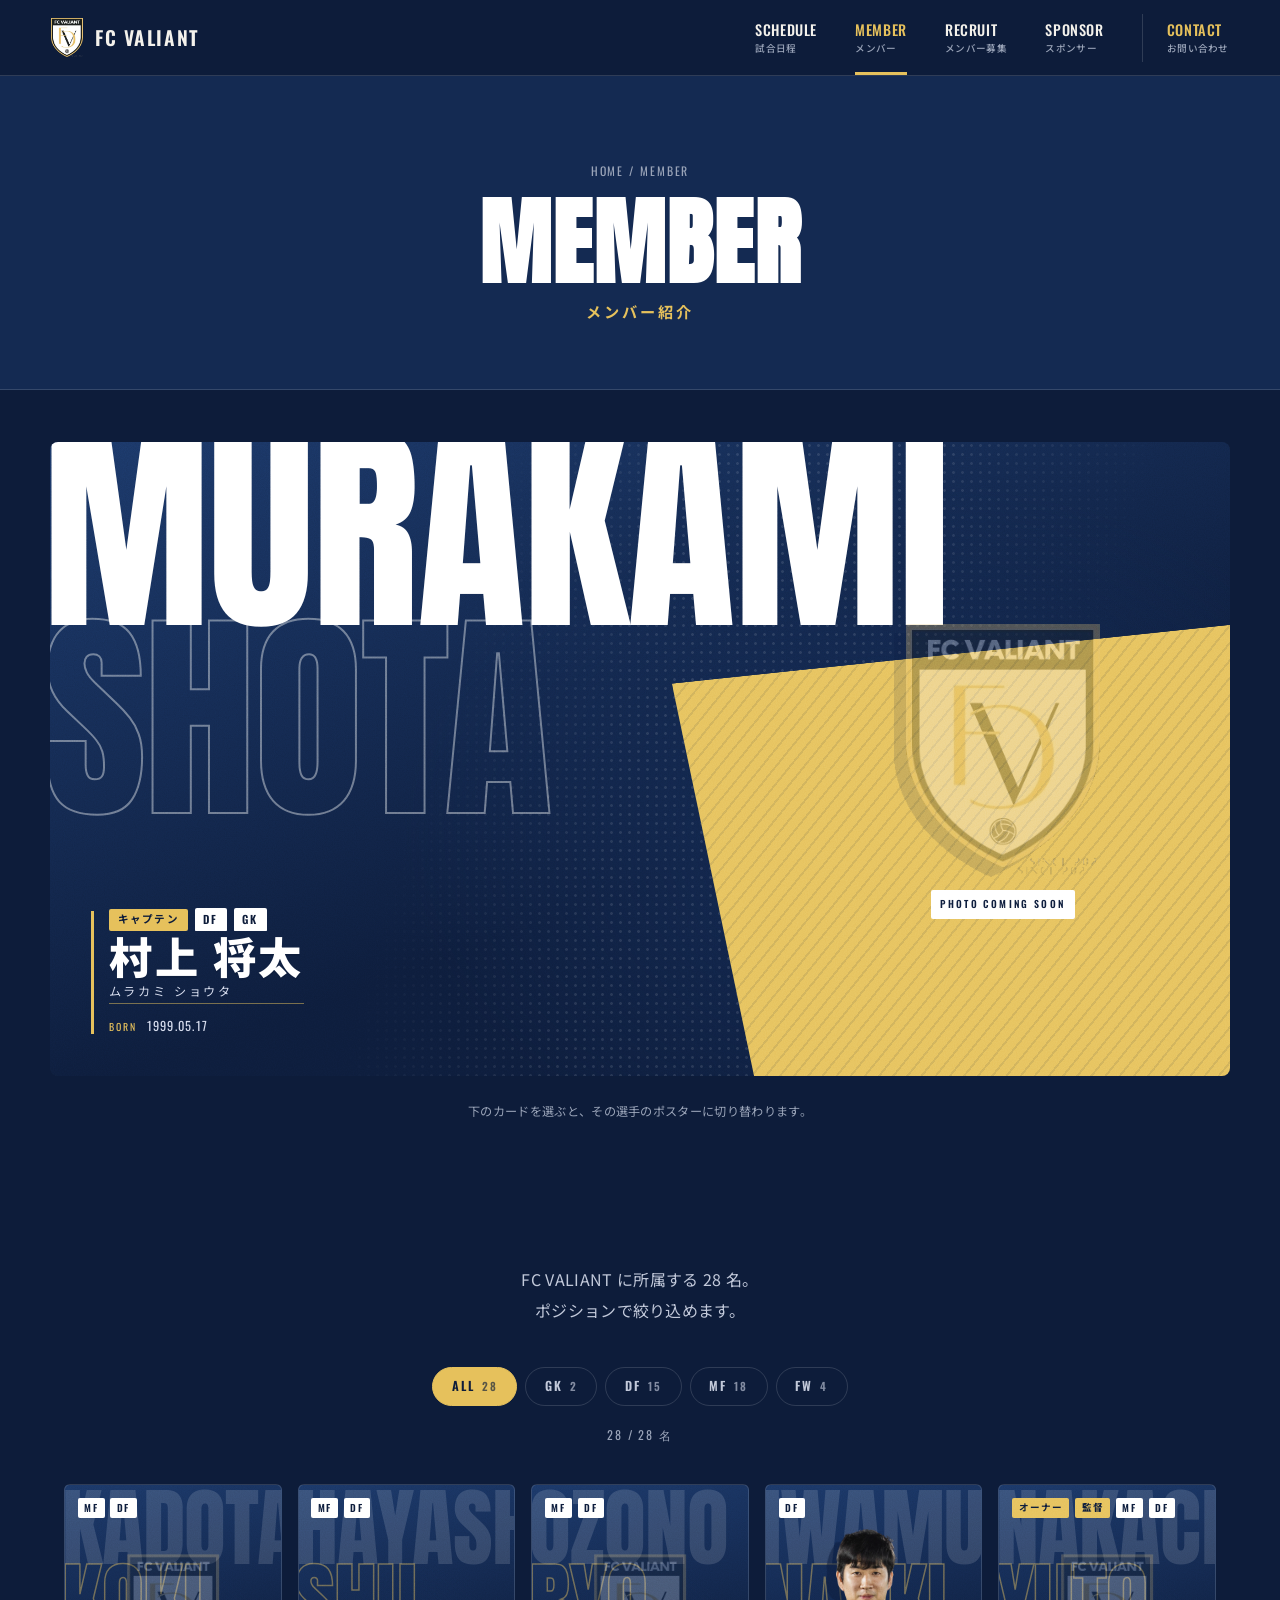
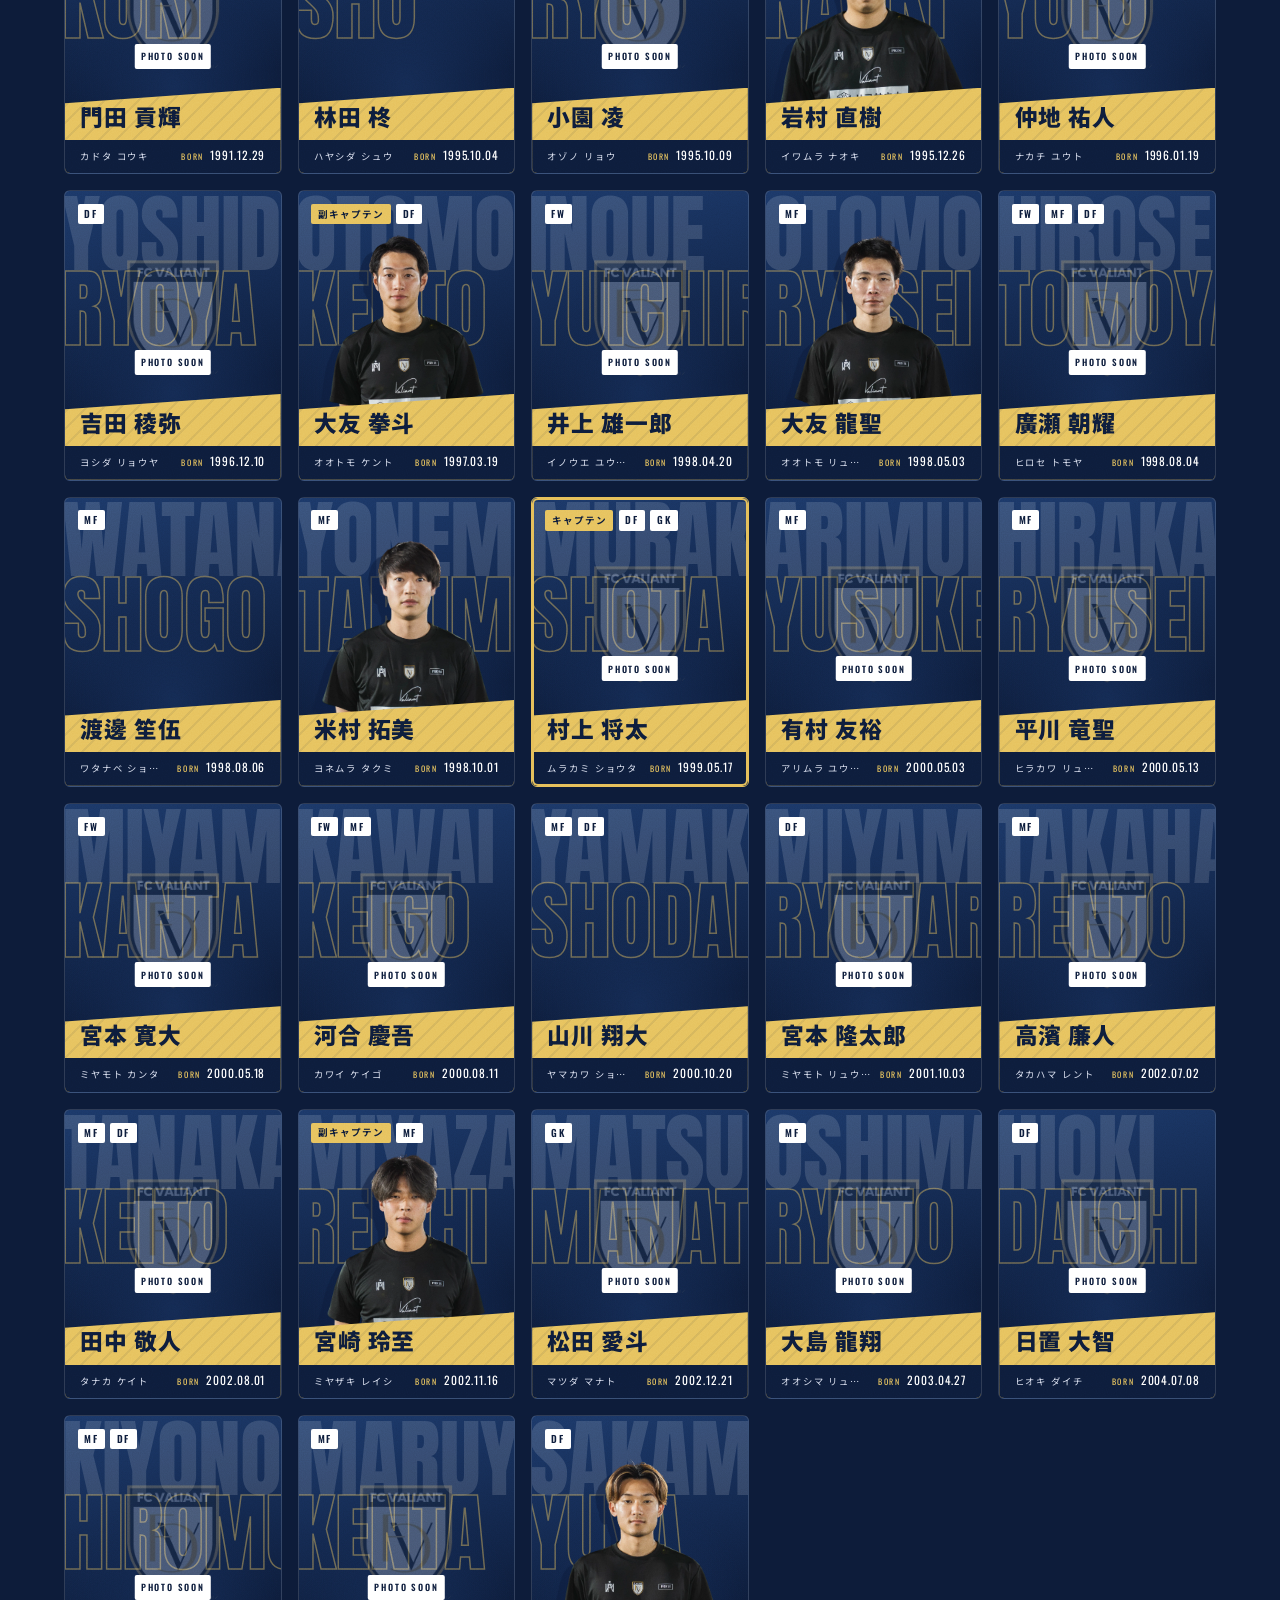
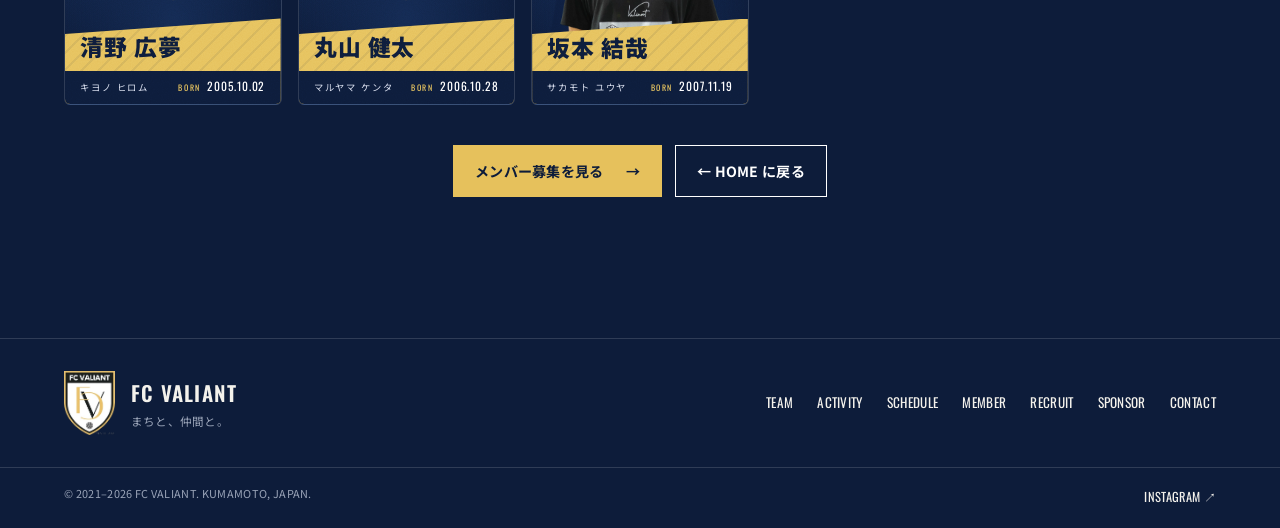
==== commit c4bab79b: "CONTACT: 用件チップ「対戦」を「対戦依頼」に（DMテンプレの文言も合わせる） Co-Authored-By: Claude Opus 5 (1M context) <noreply@anthr" ====
--- a/member.html
+++ b/member.html
@@ -302,6 +302,6 @@
 
 <a href="#top" class="totop" id="totop" data-scroll aria-label="ページトップへ">↑</a>
 
-<script src="assets/js/main.js?v=c5448f81"></script>
+<script src="assets/js/main.js?v=32533538"></script>
 </body>
 </html>
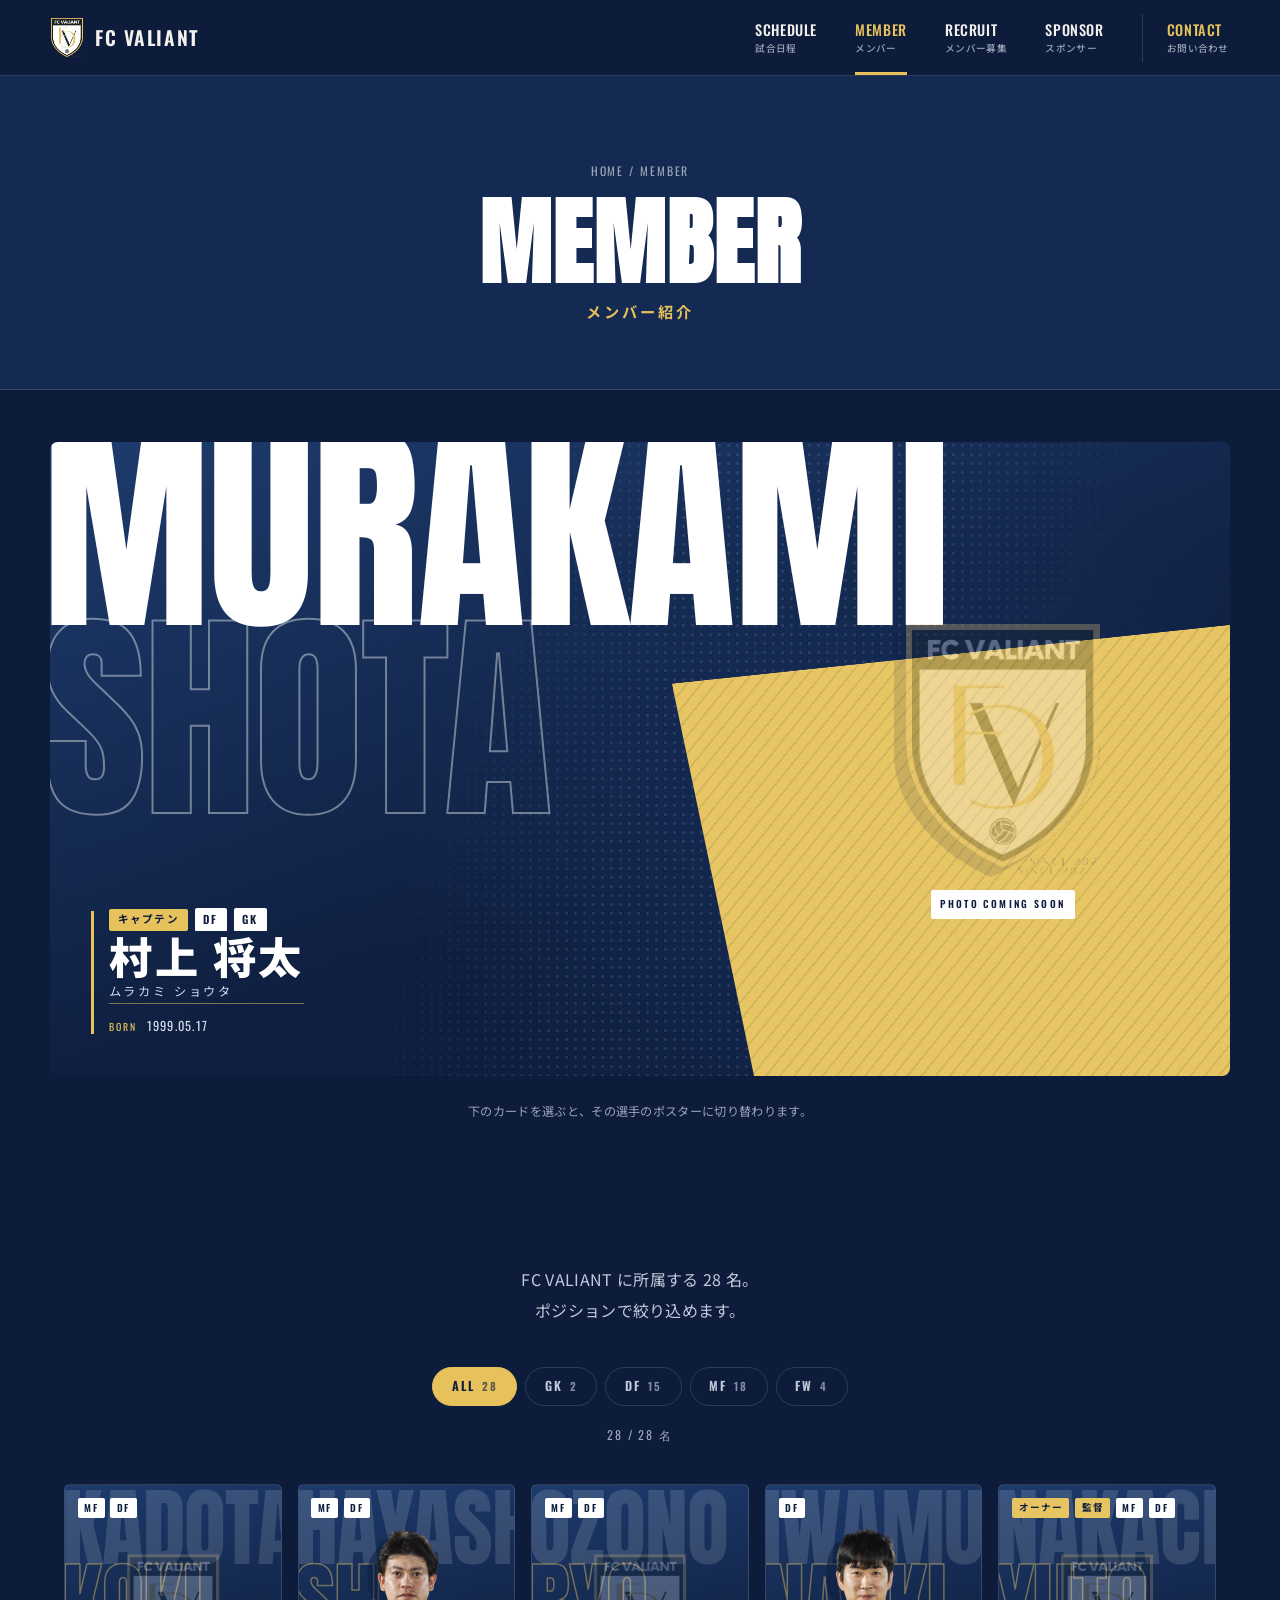
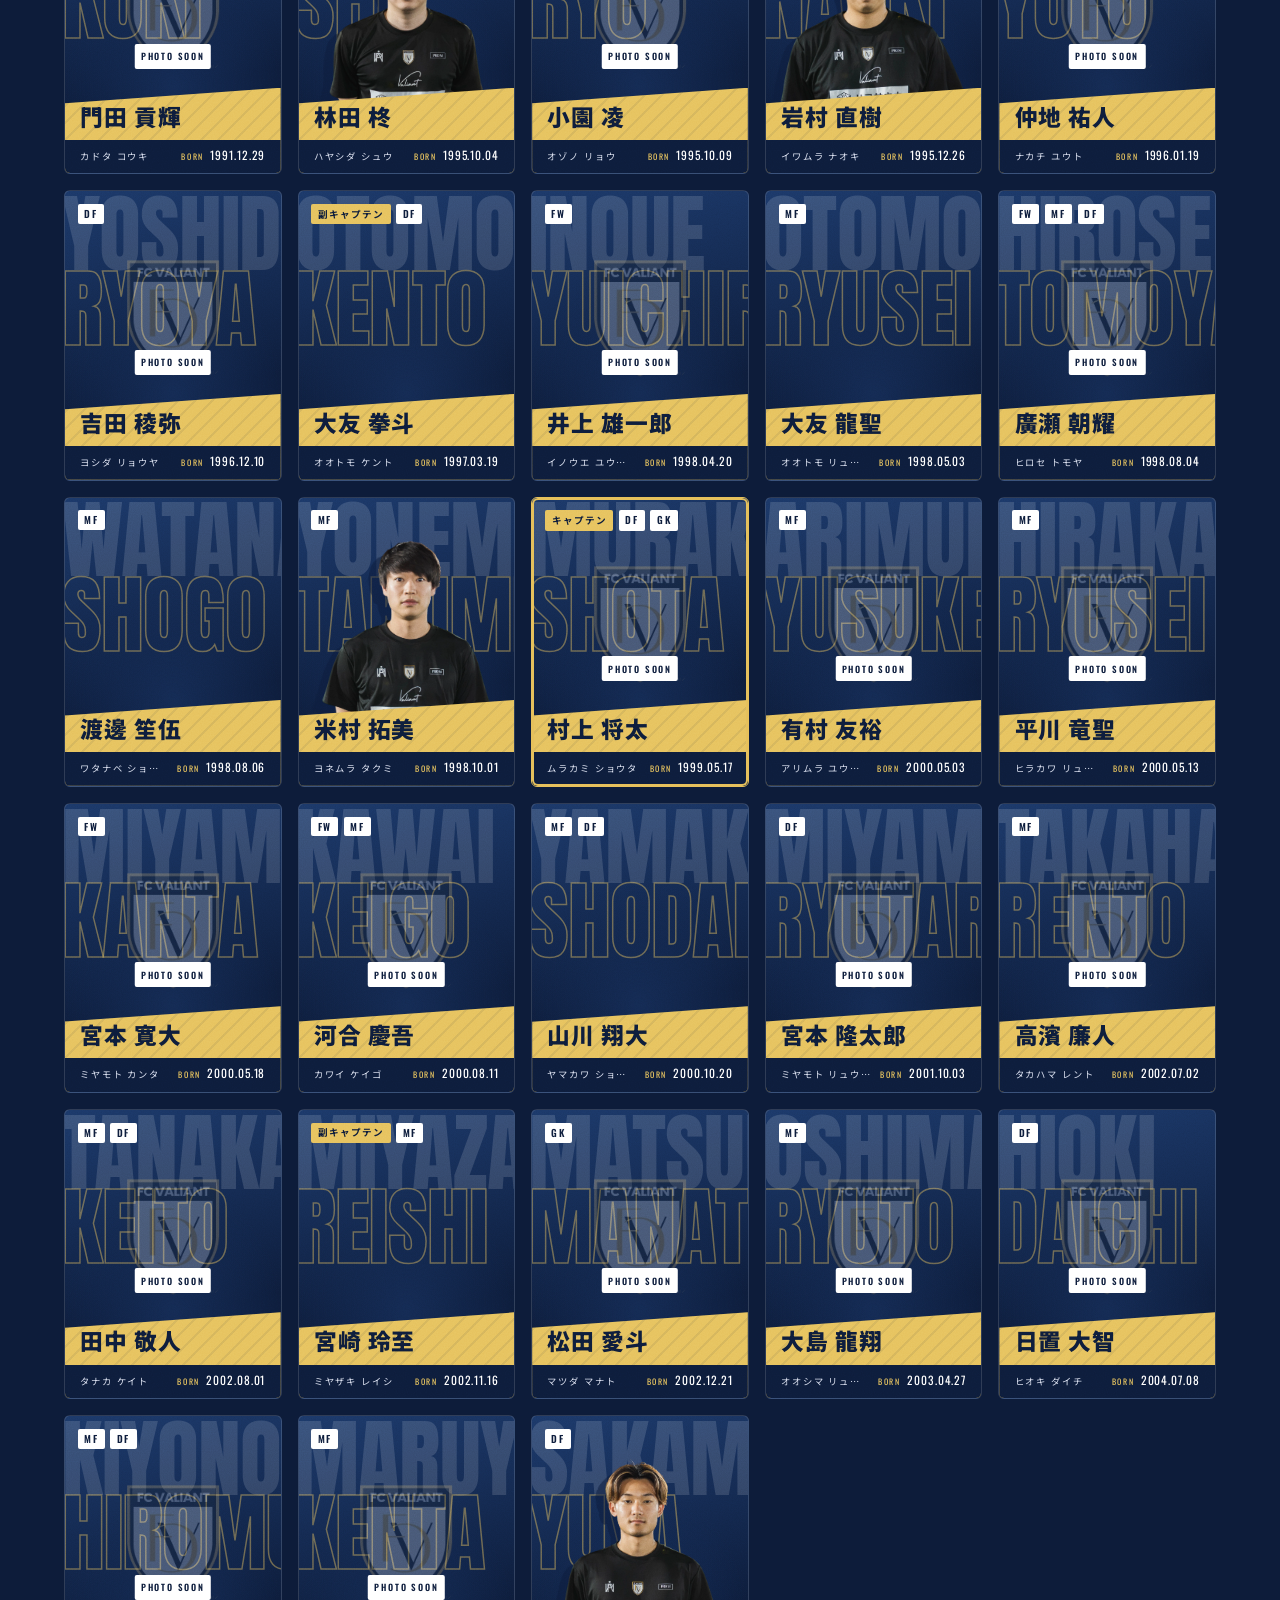
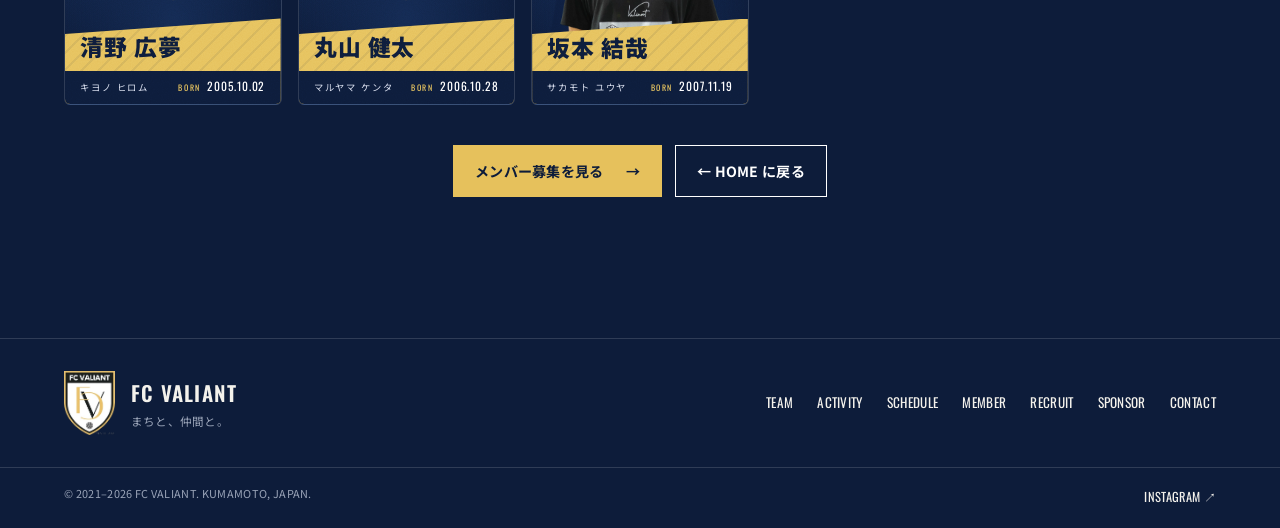
==== commit d05df668: "トップFVに入場アニメーション（写真→紺の板→1字ずつ→金の板とBe VALIANT.→UI）を追加。1セッション1回、?intro=1で再生 Co-Authored-By: Claude Opus " ====
--- a/member.html
+++ b/member.html
@@ -18,7 +18,7 @@
 <link rel="preconnect" href="https://fonts.googleapis.com" />
 <link rel="preconnect" href="https://fonts.gstatic.com" crossorigin />
 <link href="https://fonts.googleapis.com/css2?family=Anton&family=Oswald:wght@400;500;600;700&family=Noto+Sans+JP:wght@400;500;700;900&display=swap" rel="stylesheet" />
-<link rel="stylesheet" href="assets/css/style.css?v=bf7056ef" />
+<link rel="stylesheet" href="assets/css/style.css?v=8fa291a4" />
 <!-- GA4 start -->
 <script async src="https://www.googletagmanager.com/gtag/js?id=G-N5YR1ZRBVX"></script>
 <script>
@@ -302,6 +302,6 @@
 
 <a href="#top" class="totop" id="totop" data-scroll aria-label="ページトップへ">↑</a>
 
-<script src="assets/js/main.js?v=32533538"></script>
+<script src="assets/js/main.js?v=aa615cbc"></script>
 </body>
 </html>
--- a/assets/css/style.css
+++ b/assets/css/style.css
@@ -432,6 +432,36 @@
 .jersey__ctrl{display:flex;justify-content:center;gap:8px}
 .jersey__btn{min-height:44px;padding:8px 26px;border:1px solid var(--grey);background:var(--navy);color:var(--paper);font-size:.8rem}
 .jersey__btn.is-on{background:var(--gold);color:var(--navy-deep);border-color:var(--gold)}
+
+
+/* ---------- トップの入場（FVのアニメーション） ----------
+   0s 写真だけが前面 → 1.4s 紺の板が左から入る → 文字が1字ずつ → 金の板が伸びて Be VALIANT.
+   → 最後にヘッダー・導線・次戦・スポンサー。html.intro が付いている間だけ効き、
+   main.js の initHeroIntro() が段階ごとに .hero に intro-* を足し、終わったら html.intro を外す。
+   動きを止める設定（prefers-reduced-motion）では html.intro を付けないので、最初から完成形。 */
+html.intro .header{opacity:0;transform:translateY(-10px)}
+html.intro .hero .hero__media{inset:76px 0 0 0;z-index:3;transition:inset .8s cubic-bezier(.22,1,.36,1)}
+html.intro .hero__content{z-index:4;transform:translateX(-108%);transition:transform .75s cubic-bezier(.22,1,.36,1)}
+html.intro .hero__lead .ch{opacity:0;transform:translateY(.35em);display:inline-block}
+html.intro .hero__lead em::before{transform:rotate(-3deg) scaleX(0);transform-origin:0 50%}
+html.intro .hero__lead em .ch{transform:translateY(.2em)}
+html.intro .hero__join{opacity:0;transform:translateY(8px)}
+html.intro .hero__next,html.intro .hero__bar{opacity:0;transform:translateY(24px)}
+/* 段階 */
+html.intro .hero.intro-panel .hero__media{inset:76px 0 196px 32%}
+html.intro .hero.intro-panel .hero__content{transform:none}
+html.intro .hero.intro-text .hero__lead .ch{animation:ch-in .42s cubic-bezier(.22,1,.36,1) both;animation-delay:calc(var(--i)*55ms)}
+html.intro .hero.intro-slab .hero__lead em::before{animation:slab-in .42s cubic-bezier(.22,1,.36,1) both}
+html.intro .hero.intro-slab .hero__lead em .ch{animation:ch-in .38s cubic-bezier(.22,1,.36,1) both;animation-delay:calc(.3s + var(--i)*45ms)}
+html.intro .hero.intro-ui .hero__join{opacity:1;transform:none;transition:opacity .5s ease,transform .5s cubic-bezier(.22,1,.36,1)}
+html.intro .hero.intro-ui .hero__next,html.intro .hero.intro-ui .hero__bar{opacity:1;transform:none;transition:opacity .5s ease,transform .6s cubic-bezier(.22,1,.36,1)}
+html.intro .hero.intro-ui ~ .header,html.intro.intro-ui .header{opacity:1;transform:none;transition:opacity .5s ease,transform .5s cubic-bezier(.22,1,.36,1)}
+@keyframes ch-in{from{opacity:0;transform:translateY(.35em)}to{opacity:1;transform:none}}
+@keyframes slab-in{from{transform:rotate(-3deg) scaleX(0)}to{transform:rotate(-3deg) scaleX(1)}}
+@media(max-width:760px){
+  html.intro .hero .hero__media{inset:auto}
+  html.intro .hero__content{transform:translateX(-108%)}
+}
 
 /* ---------- Responsive ---------- */
 @media(min-width:1600px){
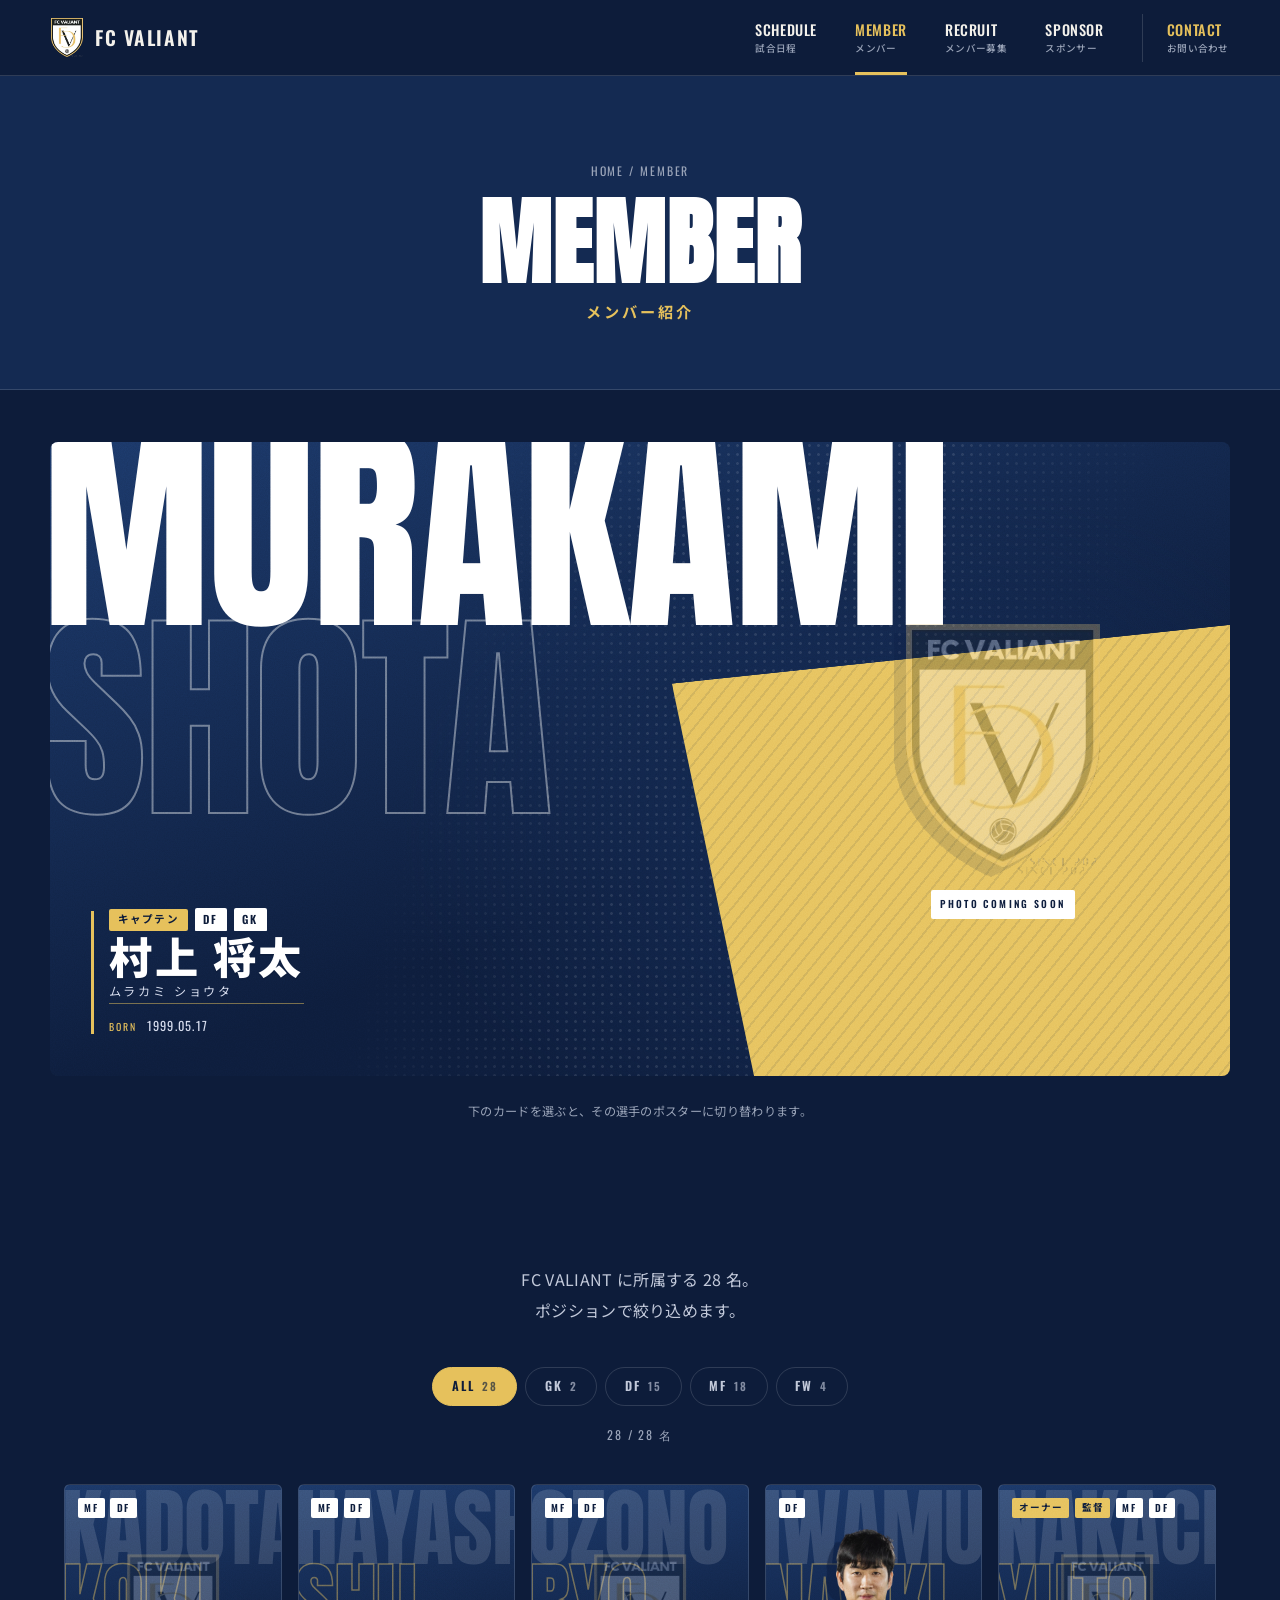
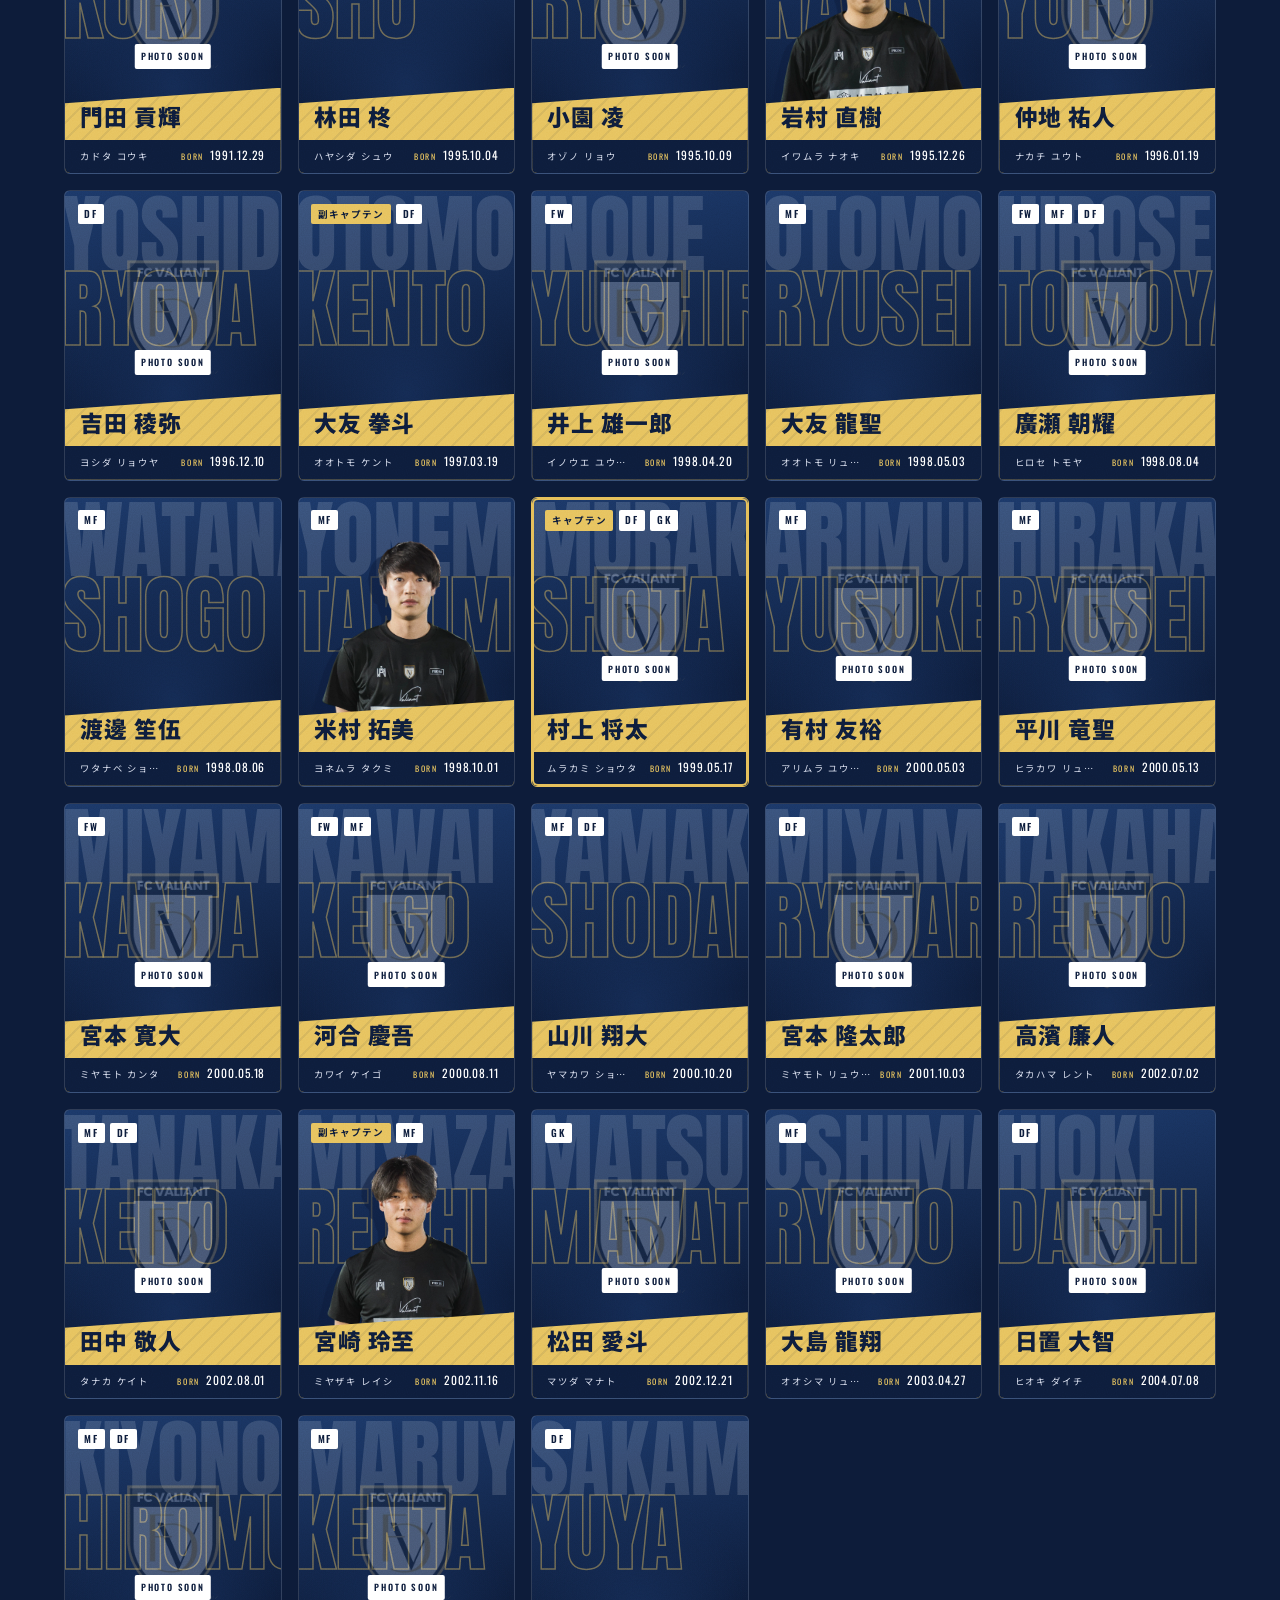
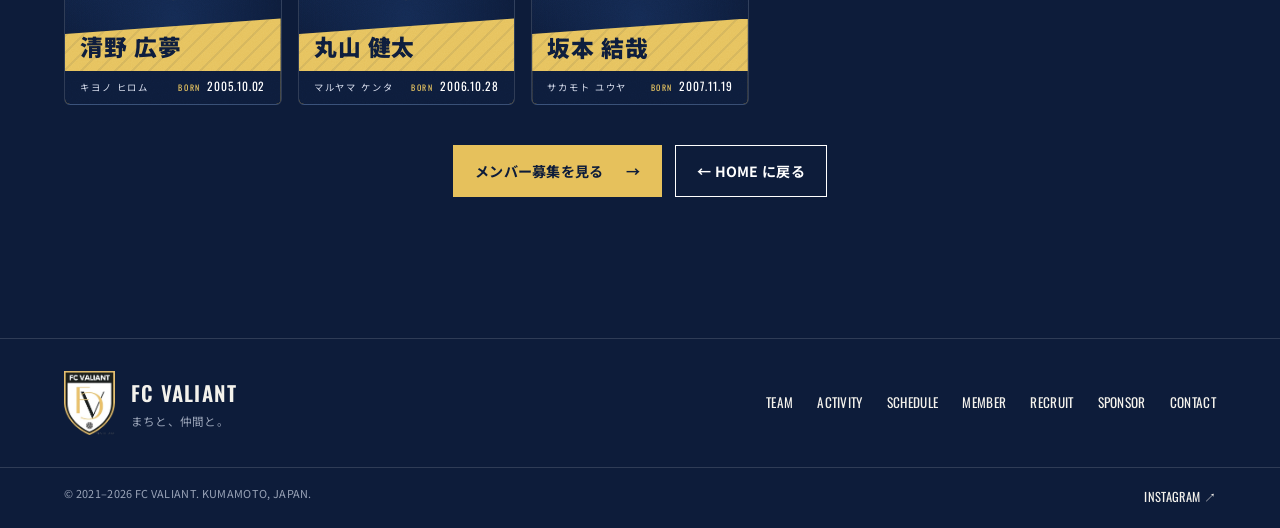
==== commit 6e0388dc: "TEAM: 集合写真の背面にあった傾いた金の四角を外す Co-Authored-By: Claude Opus 5 (1M context) <noreply@anthropic.com> Claud" ====
--- a/member.html
+++ b/member.html
@@ -18,7 +18,7 @@
 <link rel="preconnect" href="https://fonts.googleapis.com" />
 <link rel="preconnect" href="https://fonts.gstatic.com" crossorigin />
 <link href="https://fonts.googleapis.com/css2?family=Anton&family=Oswald:wght@400;500;600;700&family=Noto+Sans+JP:wght@400;500;700;900&display=swap" rel="stylesheet" />
-<link rel="stylesheet" href="assets/css/style.css?v=8fa291a4" />
+<link rel="stylesheet" href="assets/css/style.css?v=e1640807" />
 <!-- GA4 start -->
 <script async src="https://www.googletagmanager.com/gtag/js?id=G-N5YR1ZRBVX"></script>
 <script>
--- a/assets/css/style.css
+++ b/assets/css/style.css
@@ -136,7 +136,6 @@
 .club__intro{padding-top:12px}
 .club__lead{font-size:clamp(1rem,1.6vw,1.25rem);font-weight:700;line-height:1.85;margin:18px 0}
 .club__photo{position:relative;margin-top:12px;isolation:isolate}
-.club__photo::before{content:"";position:absolute;inset:-12px 24px 12px -12px;z-index:-1;background:var(--gold-ink);transform:rotate(2deg)}
 .club__photo img{width:100%;height:auto;aspect-ratio:3/2;object-fit:cover}
 .club__activity{display:flex;flex-wrap:wrap;justify-content:space-between;align-items:center;gap:12px;padding-top:20px}
 .club__activity p{font-size:.76rem;color:var(--grey-ink);line-height:1.8}
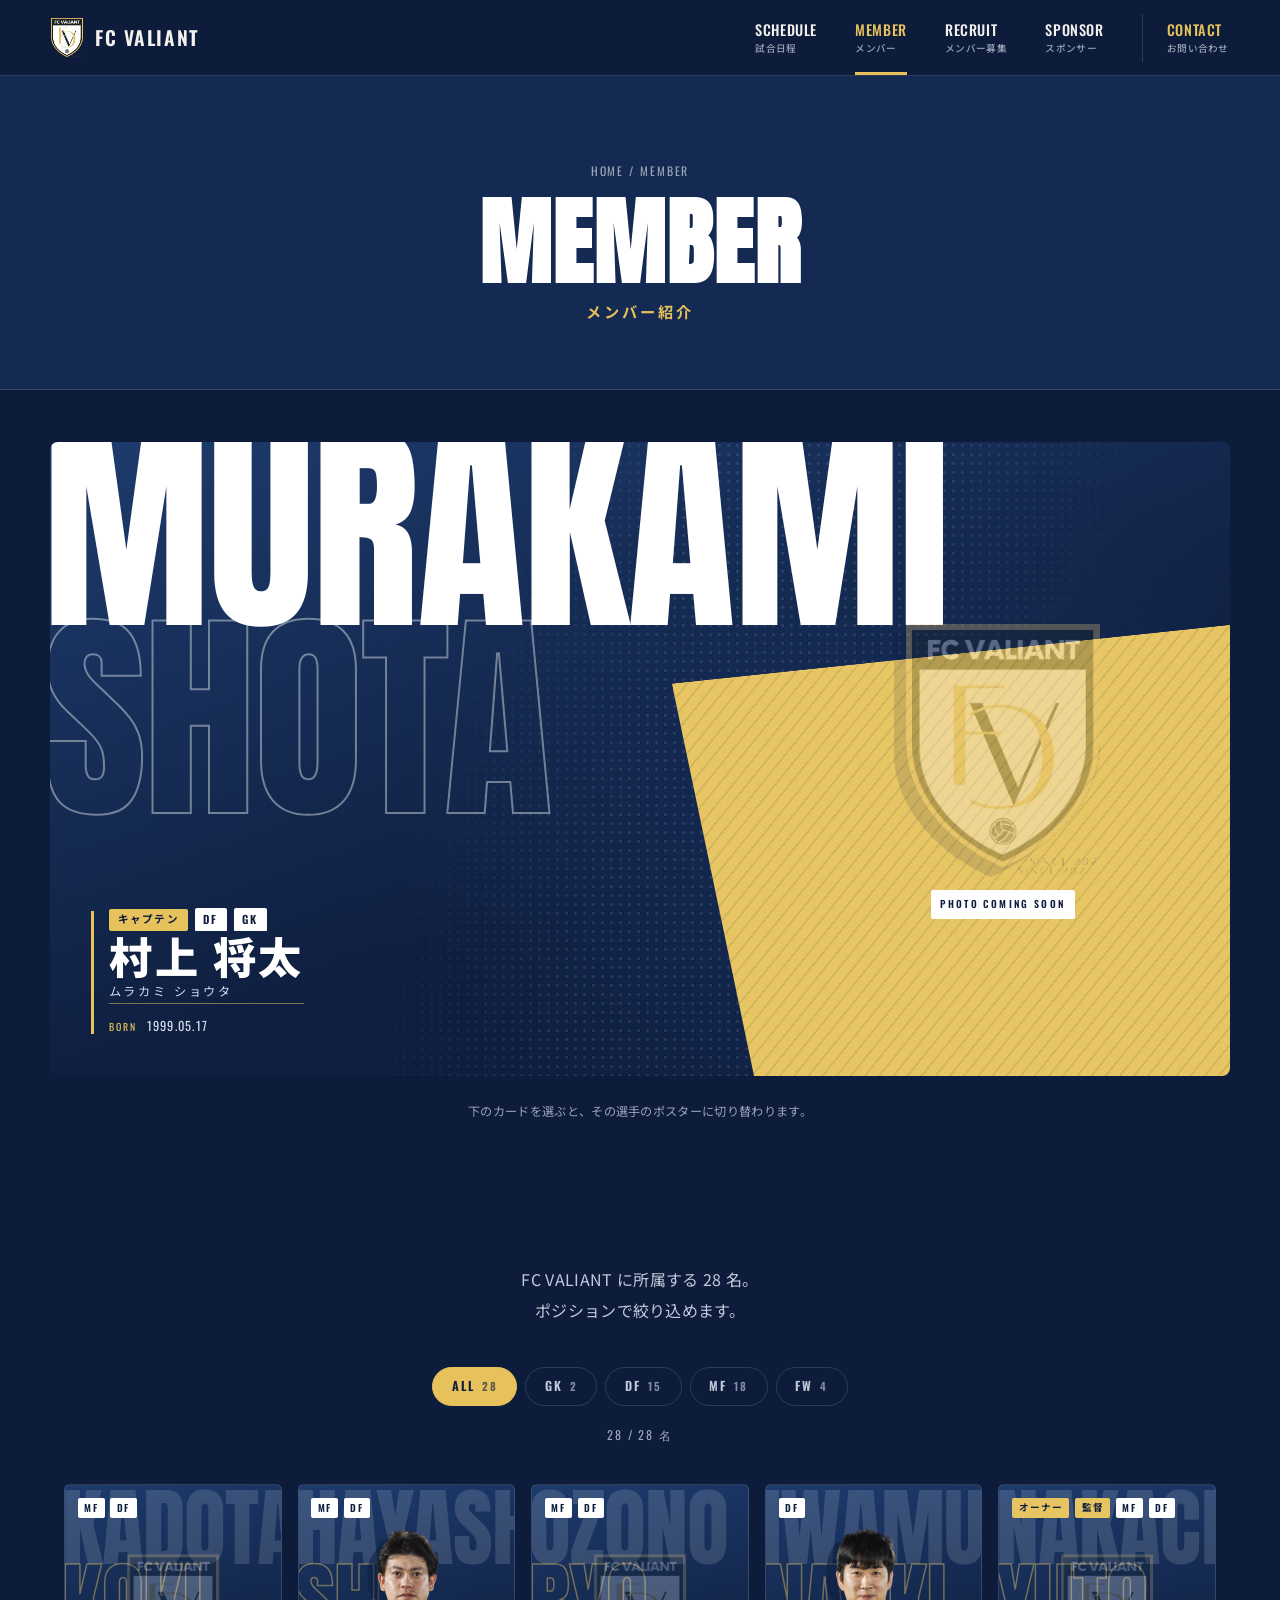
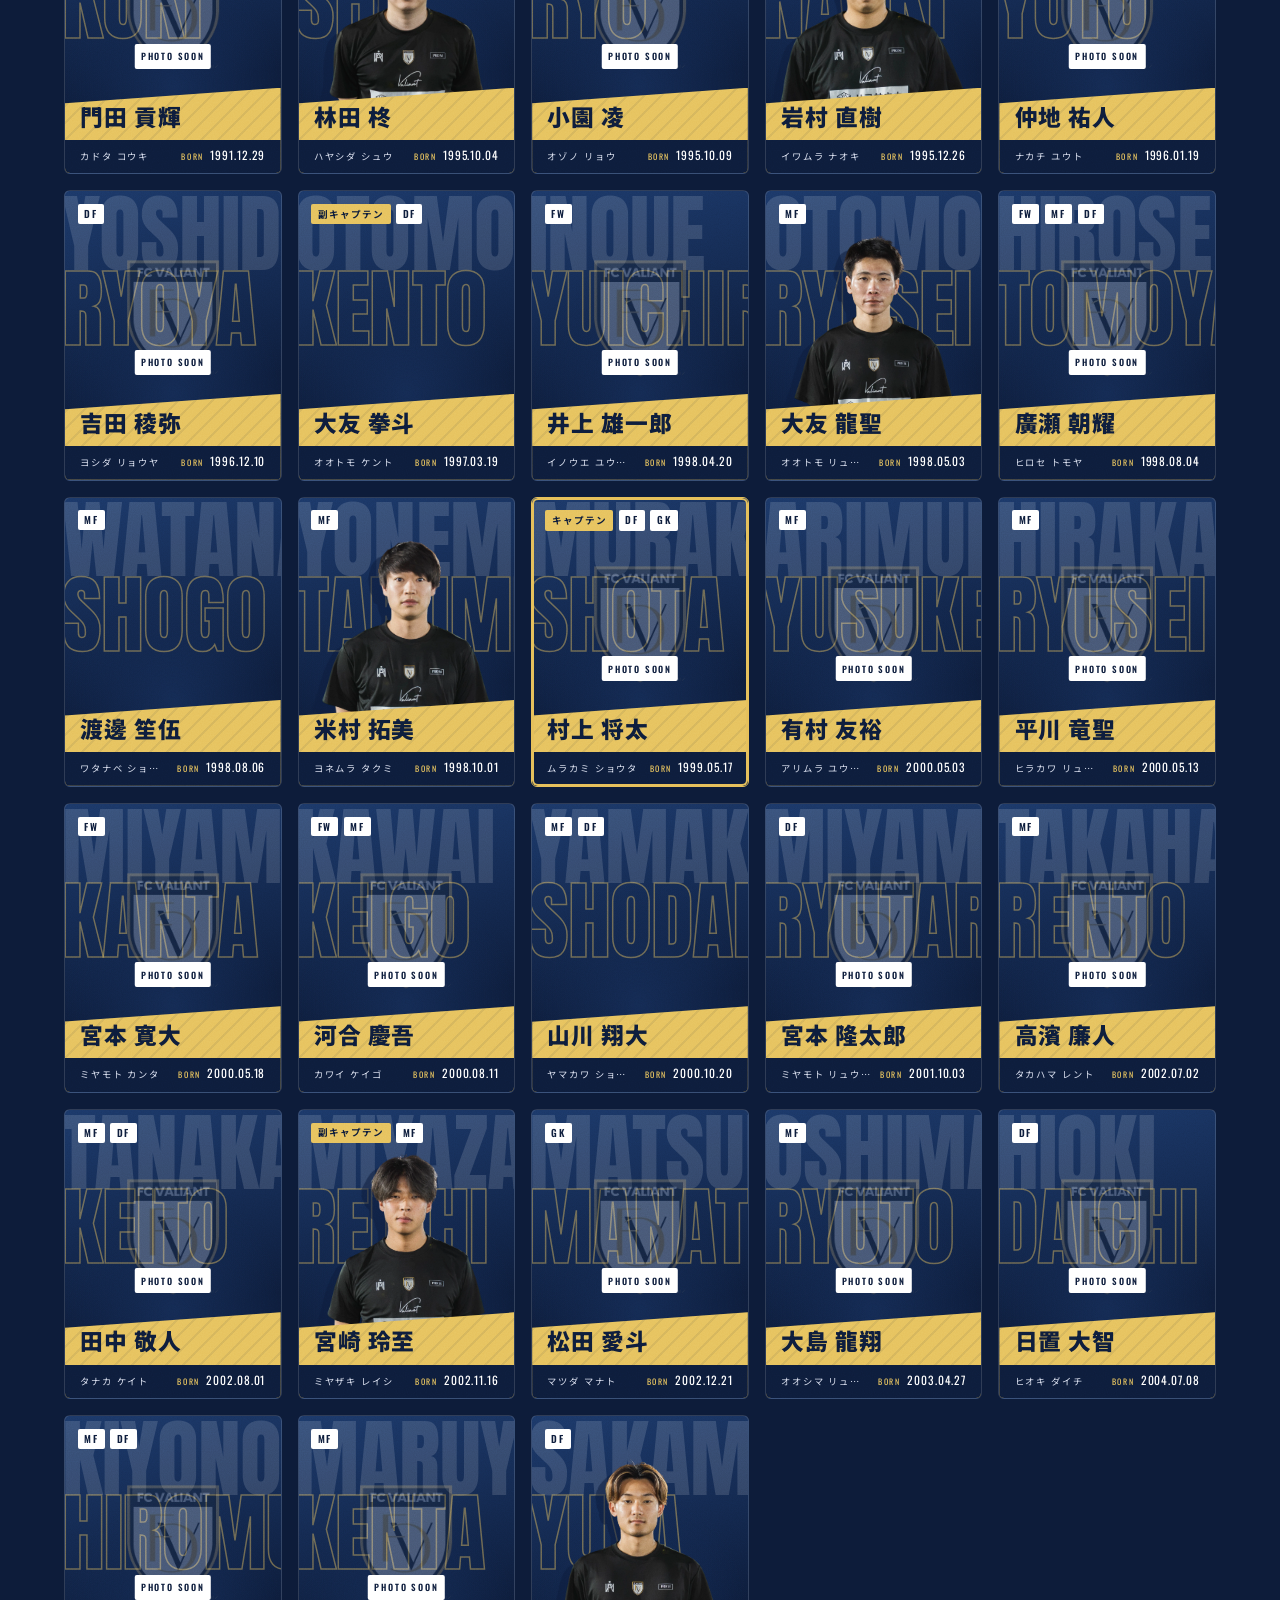
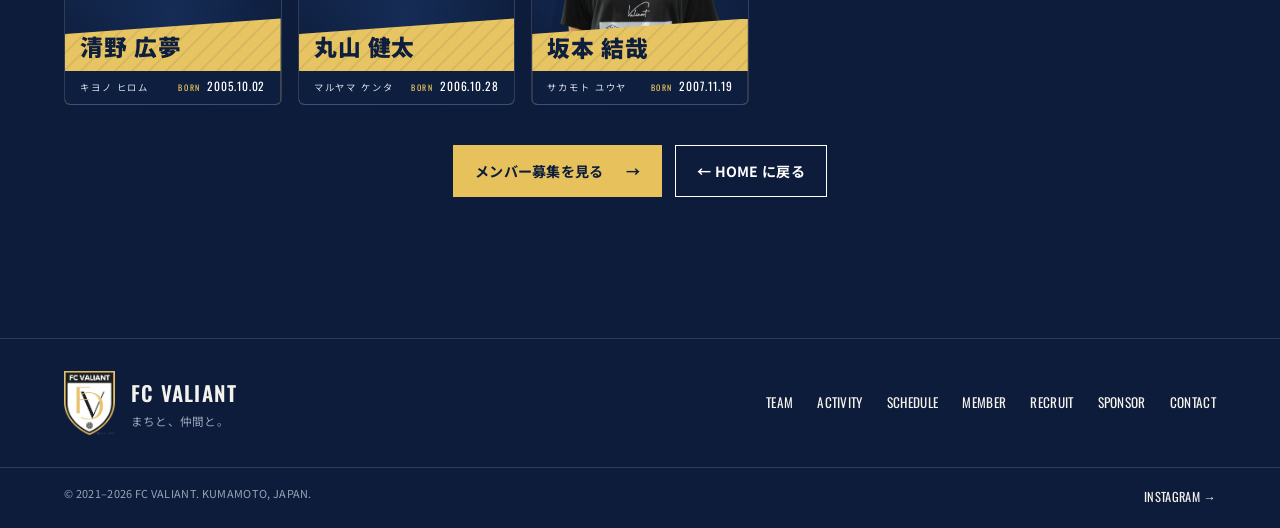
==== commit 88dbfafe: "遷移リンクの矢印を「↗」から「→」に統一（ホバーの動きも右方向に） Co-Authored-By: Claude Opus 5 (1M context) <noreply@anthropic.com>" ====
--- a/member.html
+++ b/member.html
@@ -18,7 +18,7 @@
 <link rel="preconnect" href="https://fonts.googleapis.com" />
 <link rel="preconnect" href="https://fonts.gstatic.com" crossorigin />
 <link href="https://fonts.googleapis.com/css2?family=Anton&family=Oswald:wght@400;500;600;700&family=Noto+Sans+JP:wght@400;500;700;900&display=swap" rel="stylesheet" />
-<link rel="stylesheet" href="assets/css/style.css?v=e1640807" />
+<link rel="stylesheet" href="assets/css/style.css?v=6a06c93a" />
 <!-- GA4 start -->
 <script async src="https://www.googletagmanager.com/gtag/js?id=G-N5YR1ZRBVX"></script>
 <script>
@@ -296,12 +296,12 @@
   </div>
   <div class="footer__bottom">
     <span>© 2021–2026 FC VALIANT. KUMAMOTO, JAPAN.</span>
-    <a href="https://www.instagram.com/fcv.official/" data-ig="profile" target="_blank" rel="noopener">INSTAGRAM ↗</a>
+    <a href="https://www.instagram.com/fcv.official/" data-ig="profile" target="_blank" rel="noopener">INSTAGRAM →</a>
   </div>
 </footer>
 
 <a href="#top" class="totop" id="totop" data-scroll aria-label="ページトップへ">↑</a>
 
-<script src="assets/js/main.js?v=aa615cbc"></script>
+<script src="assets/js/main.js?v=54817798"></script>
 </body>
 </html>
--- a/assets/css/style.css
+++ b/assets/css/style.css
@@ -116,7 +116,7 @@
 .hero__next-match b{font-weight:500}
 .hero__next-meta{font-size:.8rem}
 .hero__next-arrow{font-size:2rem;color:var(--gold);justify-self:end;transition:transform .18s ease-out}
-.hero__next:hover .hero__next-arrow{transform:translate(3px,-3px)}
+.hero__next:hover .hero__next-arrow{transform:translateX(4px)}
 /* Logo ordering, scrollLeft and 50px tiles remain unchanged. */
 .hero__bar{grid-row:3;display:flex;align-items:stretch;min-height:74px;background:var(--navy-deep);color:var(--paper)}
 .hero__bar-tag{flex-shrink:0;display:flex;align-items:center;padding:0 clamp(20px,4vw,56px);font-family:var(--font-en);font-size:.8rem;letter-spacing:.08em;color:var(--gold);border-right:1px solid var(--line)}
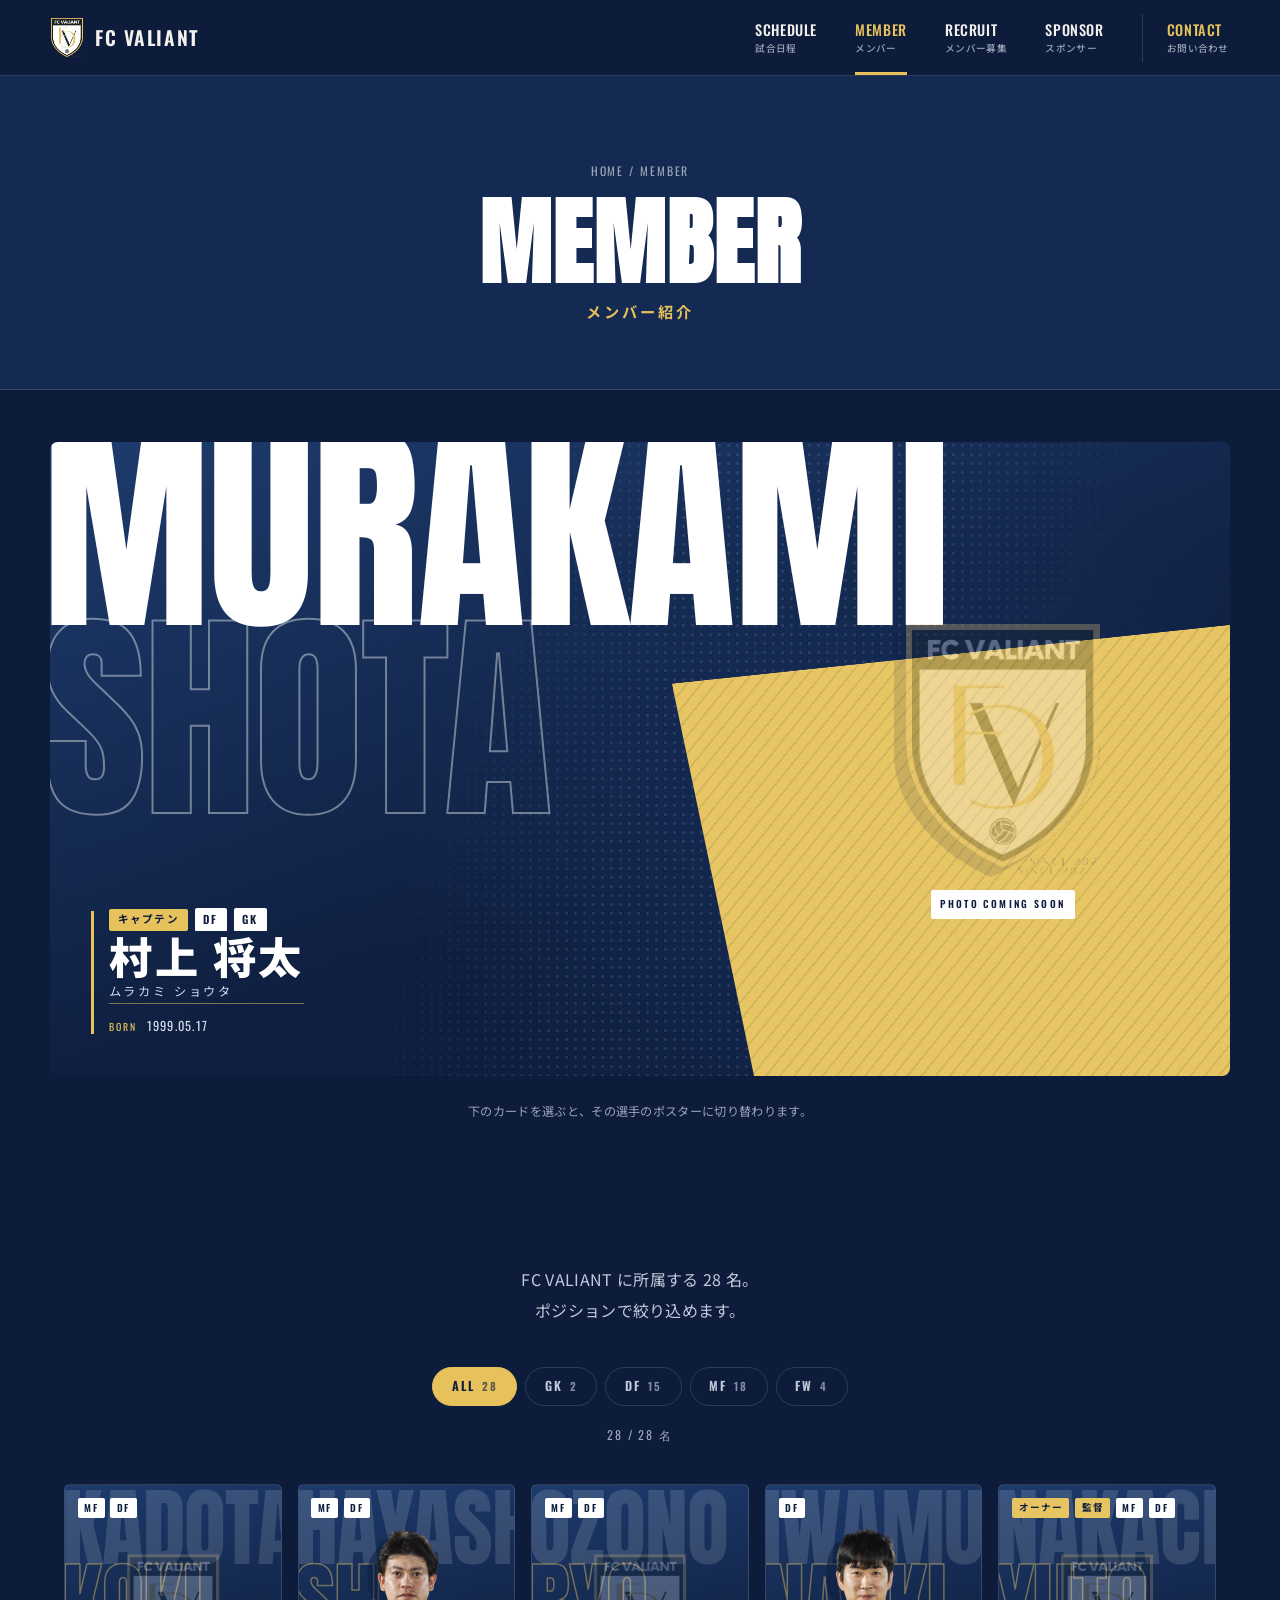
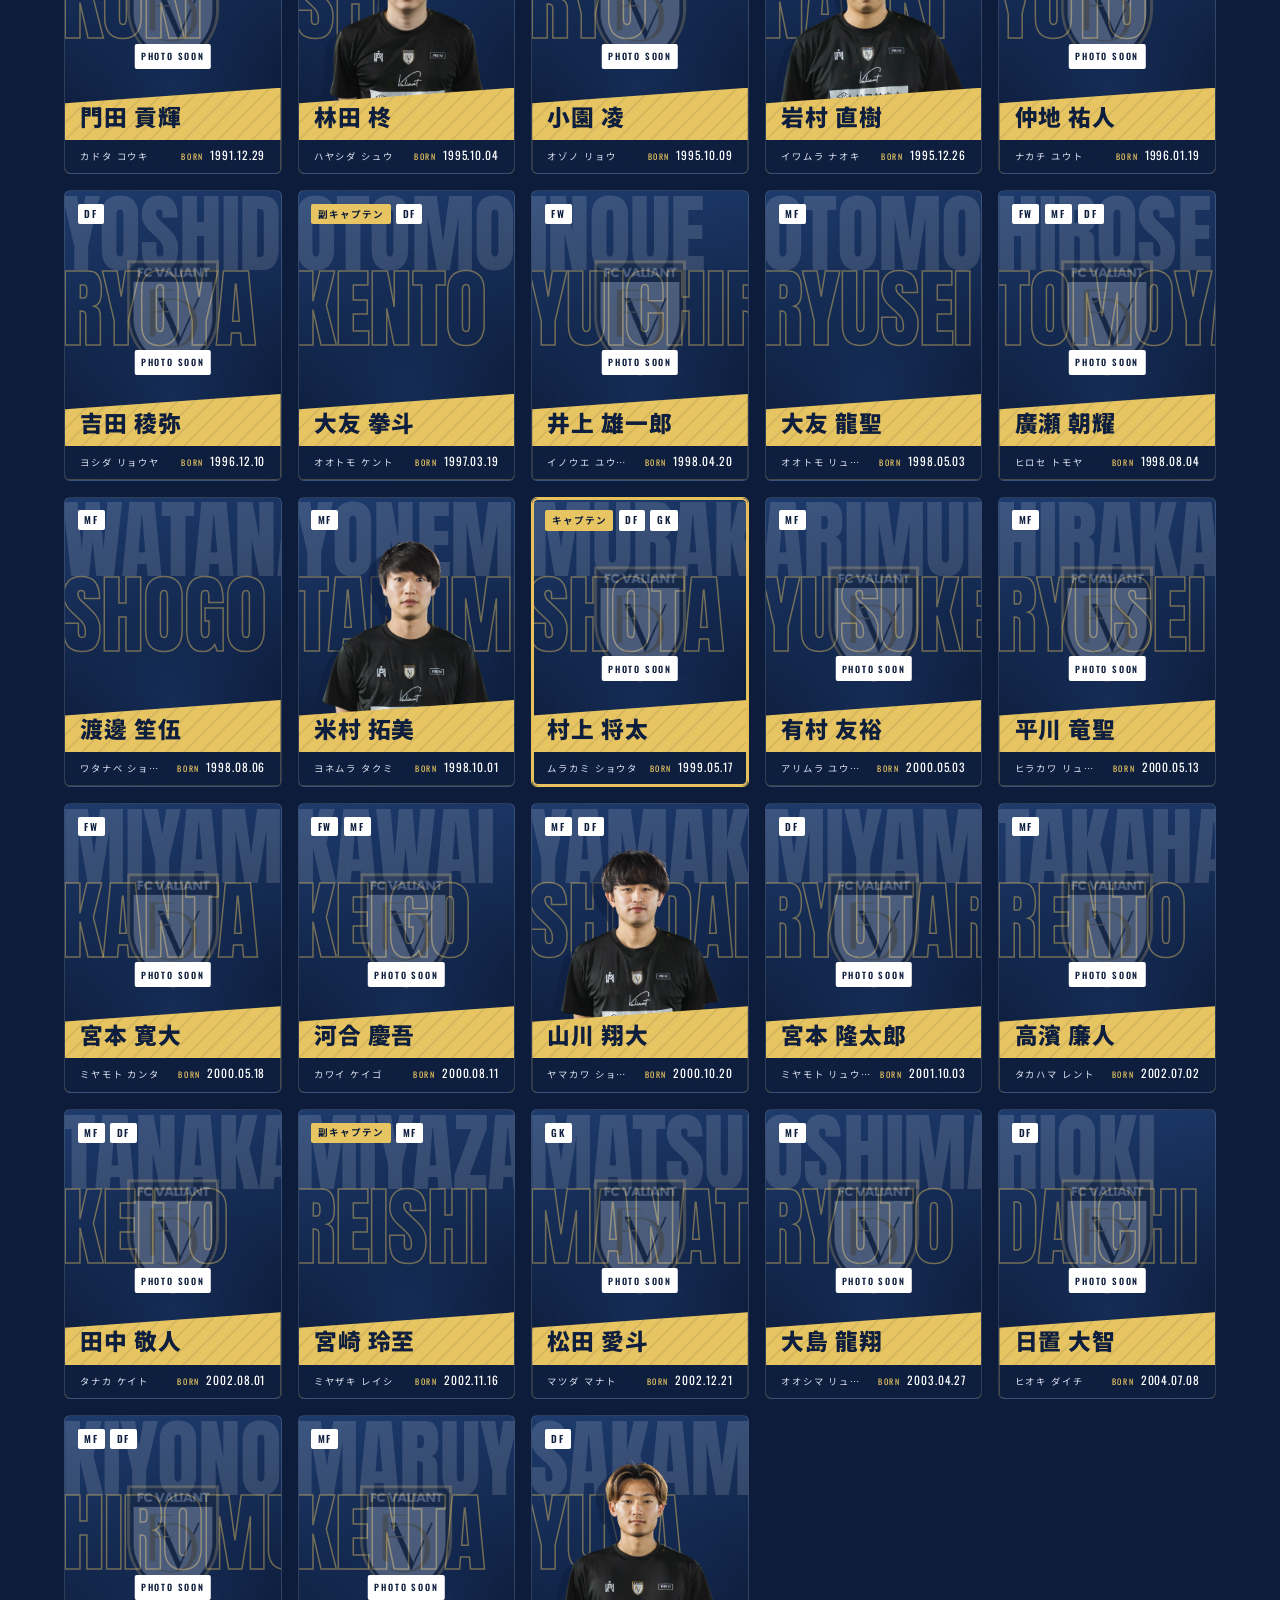
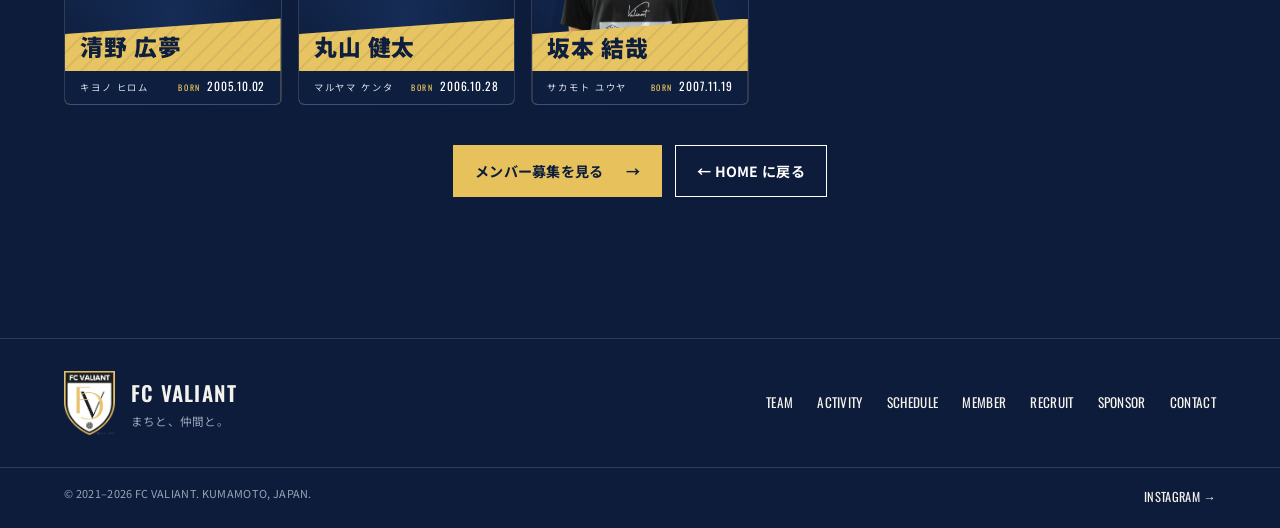
==== commit 1fabdfab: "SP版FVの入場アニメーションを修正：写真は最初から定位置に置き、板・文字・UIの順だけ再生（absoluteの写真が戻る跳ねを解消） Co-Authored-By: Claude Opus 5 (1" ====
--- a/member.html
+++ b/member.html
@@ -18,7 +18,7 @@
 <link rel="preconnect" href="https://fonts.googleapis.com" />
 <link rel="preconnect" href="https://fonts.gstatic.com" crossorigin />
 <link href="https://fonts.googleapis.com/css2?family=Anton&family=Oswald:wght@400;500;600;700&family=Noto+Sans+JP:wght@400;500;700;900&display=swap" rel="stylesheet" />
-<link rel="stylesheet" href="assets/css/style.css?v=6a06c93a" />
+<link rel="stylesheet" href="assets/css/style.css?v=28e8b27c" />
 <!-- GA4 start -->
 <script async src="https://www.googletagmanager.com/gtag/js?id=G-N5YR1ZRBVX"></script>
 <script>
--- a/assets/css/style.css
+++ b/assets/css/style.css
@@ -458,7 +458,9 @@
 @keyframes ch-in{from{opacity:0;transform:translateY(.35em)}to{opacity:1;transform:none}}
 @keyframes slab-in{from{transform:rotate(-3deg) scaleX(0)}to{transform:rotate(-3deg) scaleX(1)}}
 @media(max-width:760px){
-  html.intro .hero .hero__media{inset:auto}
+  /* スマホは写真が板の下に積まれる構成なので、写真は最初から定位置に置き、
+     板のスライド・文字・UIの順だけを再生する（absoluteの写真を後から戻すと跳ねる） */
+  html.intro .hero .hero__media,html.intro .hero.intro-panel .hero__media{position:relative;inset:auto;z-index:0;transition:none}
   html.intro .hero__content{transform:translateX(-108%)}
 }
 
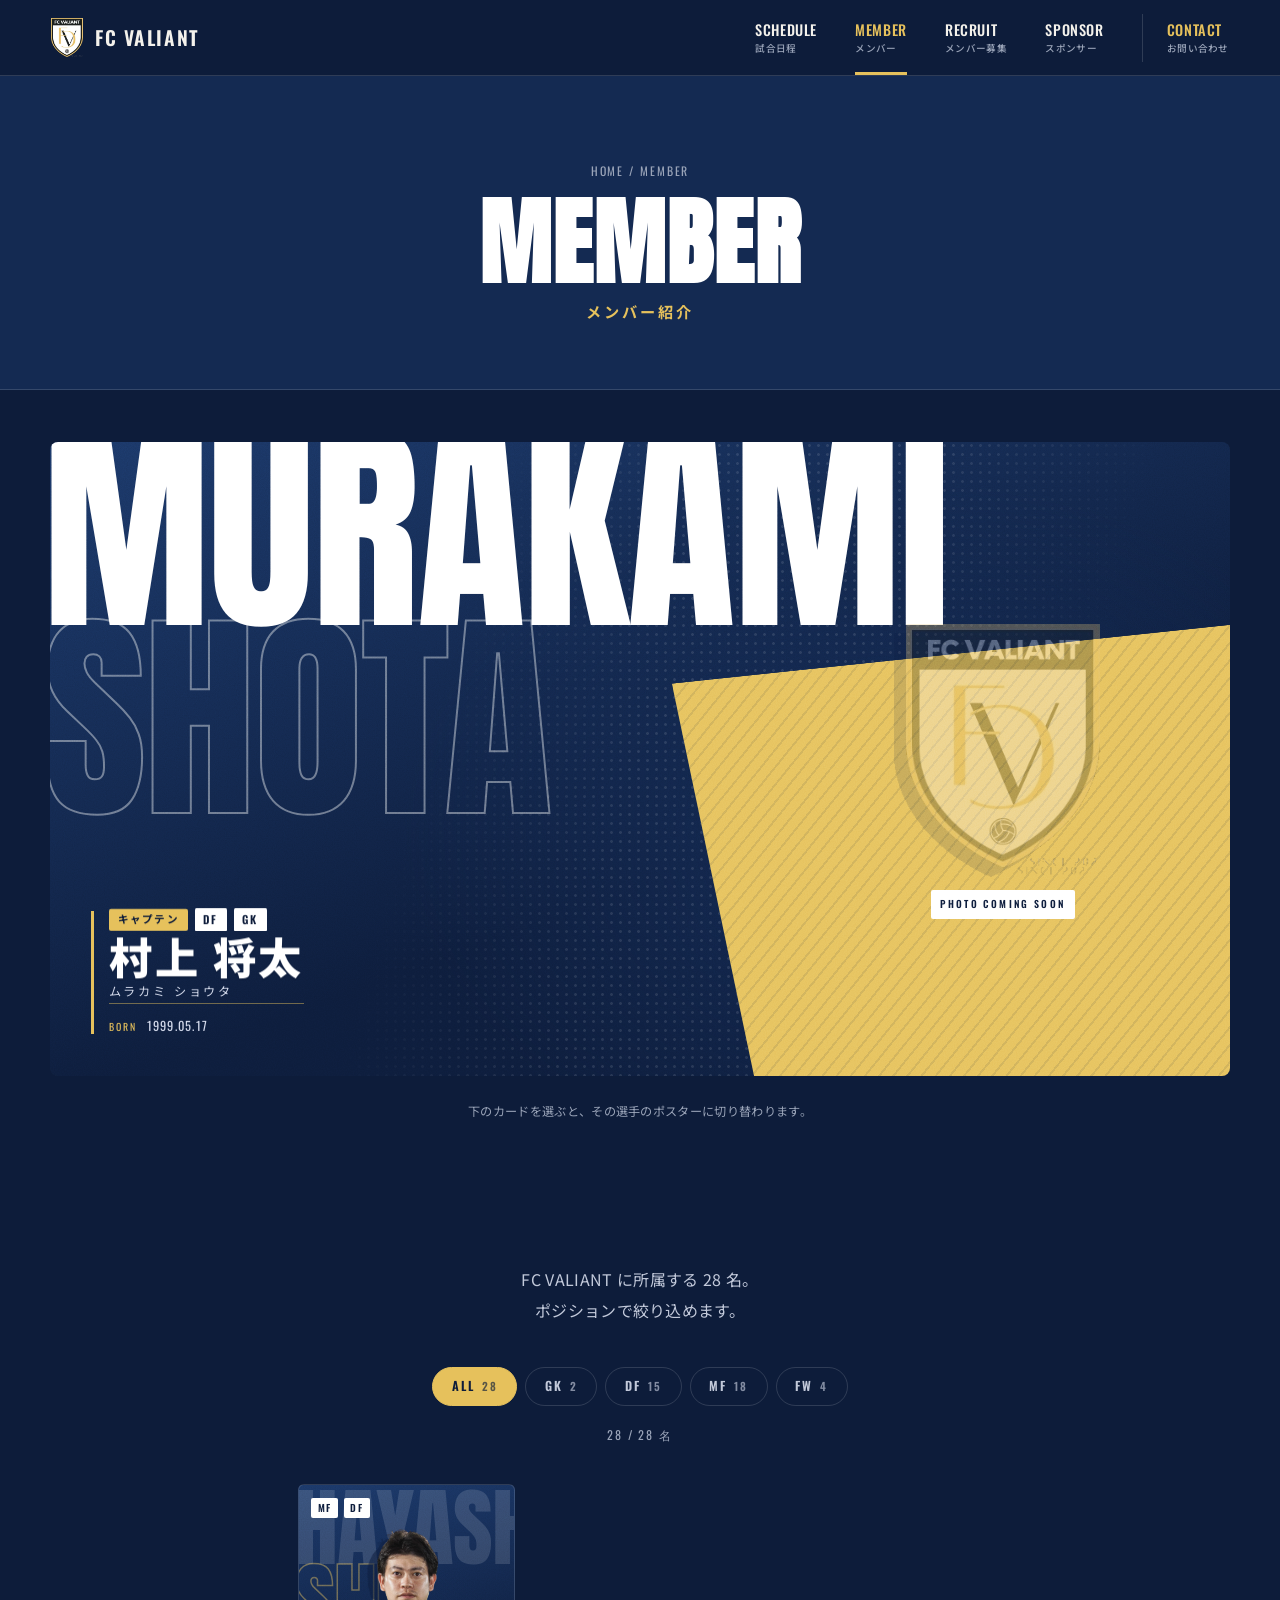
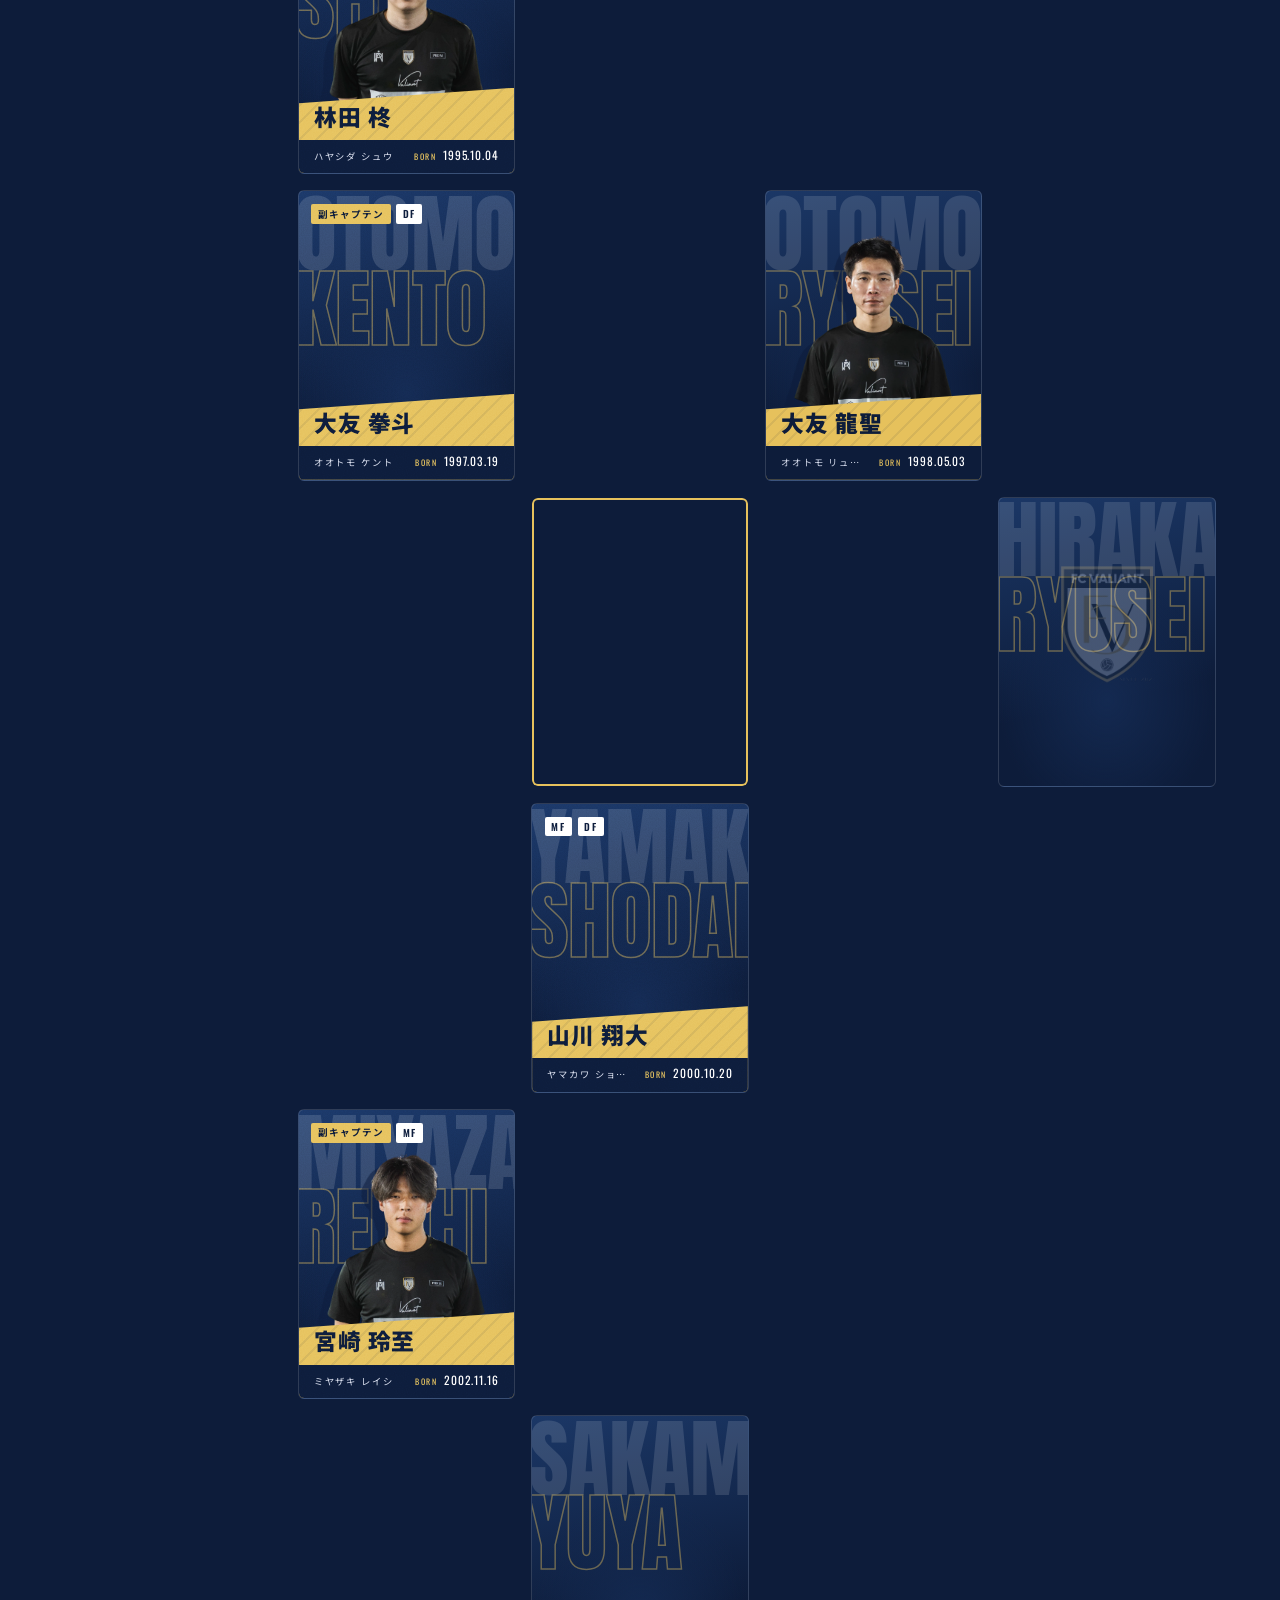
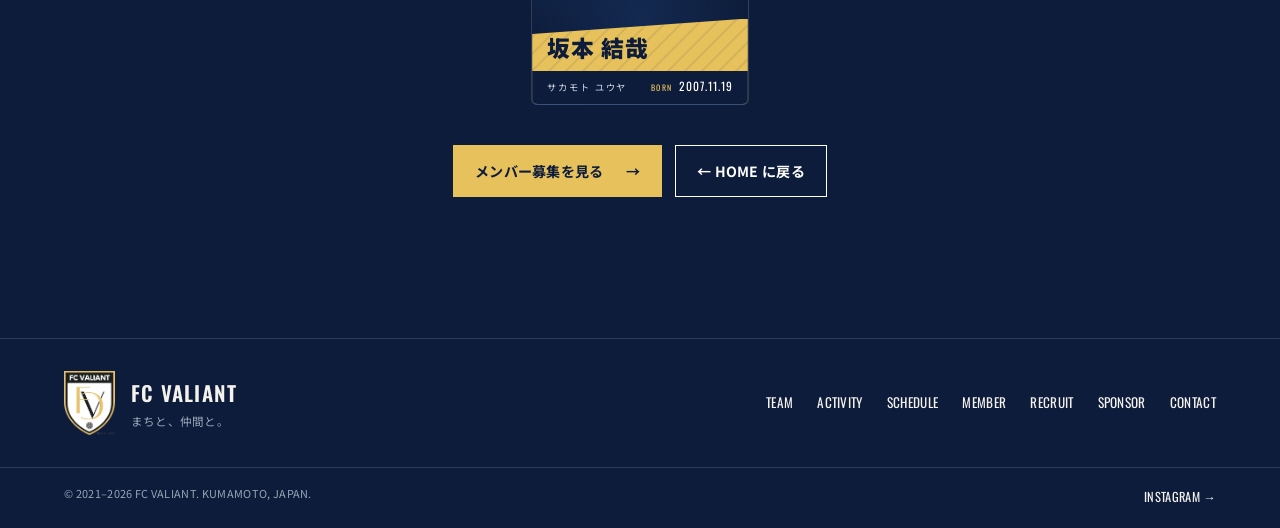
==== commit b254fe83: "SP見直し：SCHEDULEの試合カードの配置崩れ（statusが1列目を奪い本文が70px幅に）、MEMBERのポスター中央寄せ・カードのかな省略を修正 Co-Authored-By: Claude" ====
--- a/member.html
+++ b/member.html
@@ -18,7 +18,7 @@
 <link rel="preconnect" href="https://fonts.googleapis.com" />
 <link rel="preconnect" href="https://fonts.gstatic.com" crossorigin />
 <link href="https://fonts.googleapis.com/css2?family=Anton&family=Oswald:wght@400;500;600;700&family=Noto+Sans+JP:wght@400;500;700;900&display=swap" rel="stylesheet" />
-<link rel="stylesheet" href="assets/css/style.css?v=28e8b27c" />
+<link rel="stylesheet" href="assets/css/style.css?v=b8126c4f" />
 <!-- GA4 start -->
 <script async src="https://www.googletagmanager.com/gtag/js?id=G-N5YR1ZRBVX"></script>
 <script>
--- a/assets/css/style.css
+++ b/assets/css/style.css
@@ -589,14 +589,15 @@
   .season__stat dt{display:flex;gap:4px}
   .season__stat dd{font-size:1.6rem}
   .season__stat dt i{display:inline}
-  .fixture{grid-template-columns:70px 1fr;gap:10px 14px;padding:16px;min-height:0}
-  .fixture__date{align-self:start;padding-top:3px}
+  .fixture{grid-template-columns:78px 1fr;grid-template-rows:auto auto;gap:8px 14px;padding:16px;min-height:0}
+  .fixture__date{grid-column:1;grid-row:1;align-self:start;padding-top:3px}
+  .fixture__body{grid-column:2;grid-row:1/3}
   .fixture__date b{font-size:1.75rem}
   .fixture__body{gap:4px}
   .fixture__comp{font-size:.62rem;line-height:1.75}
   .fixture__match{font-size:1rem;margin-bottom:3px}
   .fixture__venue,.fixture__ko{font-size:.69rem}
-  .fixture__status{grid-column:1;grid-row:1;align-self:start;justify-self:start;margin-top:60px;min-width:70px;font-size:.57rem;padding:6px 3px}
+  .fixture__status{grid-column:1;grid-row:2;align-self:start;justify-self:start;margin-top:0;min-width:70px;font-size:.57rem;padding:6px 3px}
   .fixture.is-next{grid-template-columns:1fr;gap:16px;padding:24px 20px 20px;min-height:0}
   .fixture.is-next .fixture__date{border-right:0;border-bottom:1px solid var(--line);padding:0 0 16px;display:flex;align-items:baseline;gap:14px}
   .fixture.is-next .fixture__date b{font-size:4.7rem}
@@ -796,7 +797,10 @@
   .stage__scene{border-radius:6px;aspect-ratio:4/5;min-height:0}
   .stage__big{font-size:clamp(4.2rem,26vw,7rem)}
   .stage__slab{right:-14%;bottom:-8%;width:78%;height:60%}
-  .stage__figure{right:50%;transform:translateX(50%);height:78%}
+  .stage__figure,.stage__figure.is-empty{right:50%;transform:translateX(50%);height:78%}
+  .stage__figure.is-empty{gap:1rem}
+  .stage__crest{height:36%}
+  .stage__soon{font-size:.56rem;white-space:nowrap}
   .stage__figure.is-in{animation:fade-in 240ms linear both}
   .stage__figure.is-out{animation:fade-out 120ms linear both}
   .stage__plate{position:static;max-width:none;padding:1.1rem 0 0;margin:1.2rem 0 0;border-top:1px solid var(--line);text-align:center}
@@ -887,7 +891,8 @@
   .mcard__name{font-size:1.08rem}
   .mcard__kana{font-size:.5rem;letter-spacing:.1em}
   .mcard__plate{padding:.75rem .7rem 0}
-  .mcard__meta{margin:.5rem -.7rem 0;padding:.42rem .7rem .45rem}
+  .mcard__meta{margin:.5rem -.7rem 0;padding:.42rem .7rem .45rem;flex-direction:column;align-items:flex-start;gap:.3rem}
+  .mcard__kana{white-space:normal;overflow:visible;text-overflow:clip}
   .mcard__dob{font-size:.62rem}
   .mcard__pos span,.mcard__pos b{font-size:.54rem}
 }
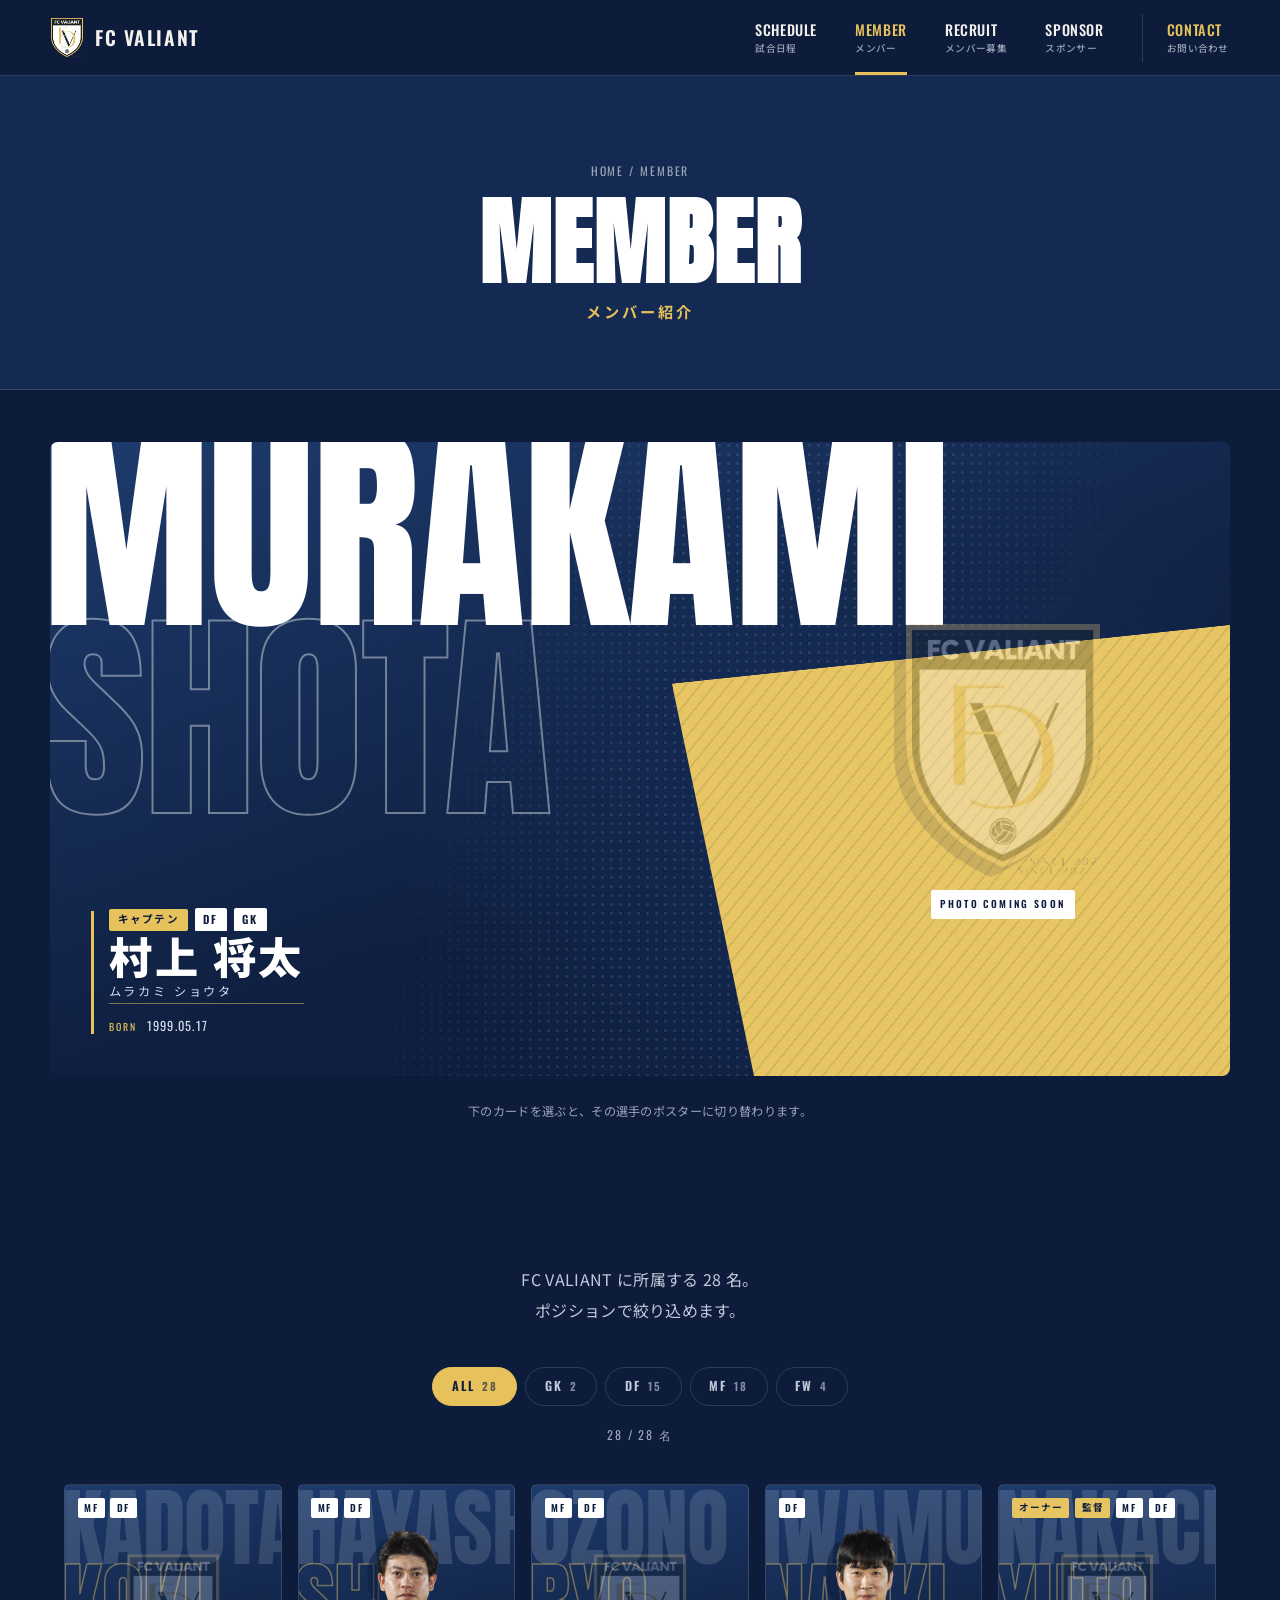
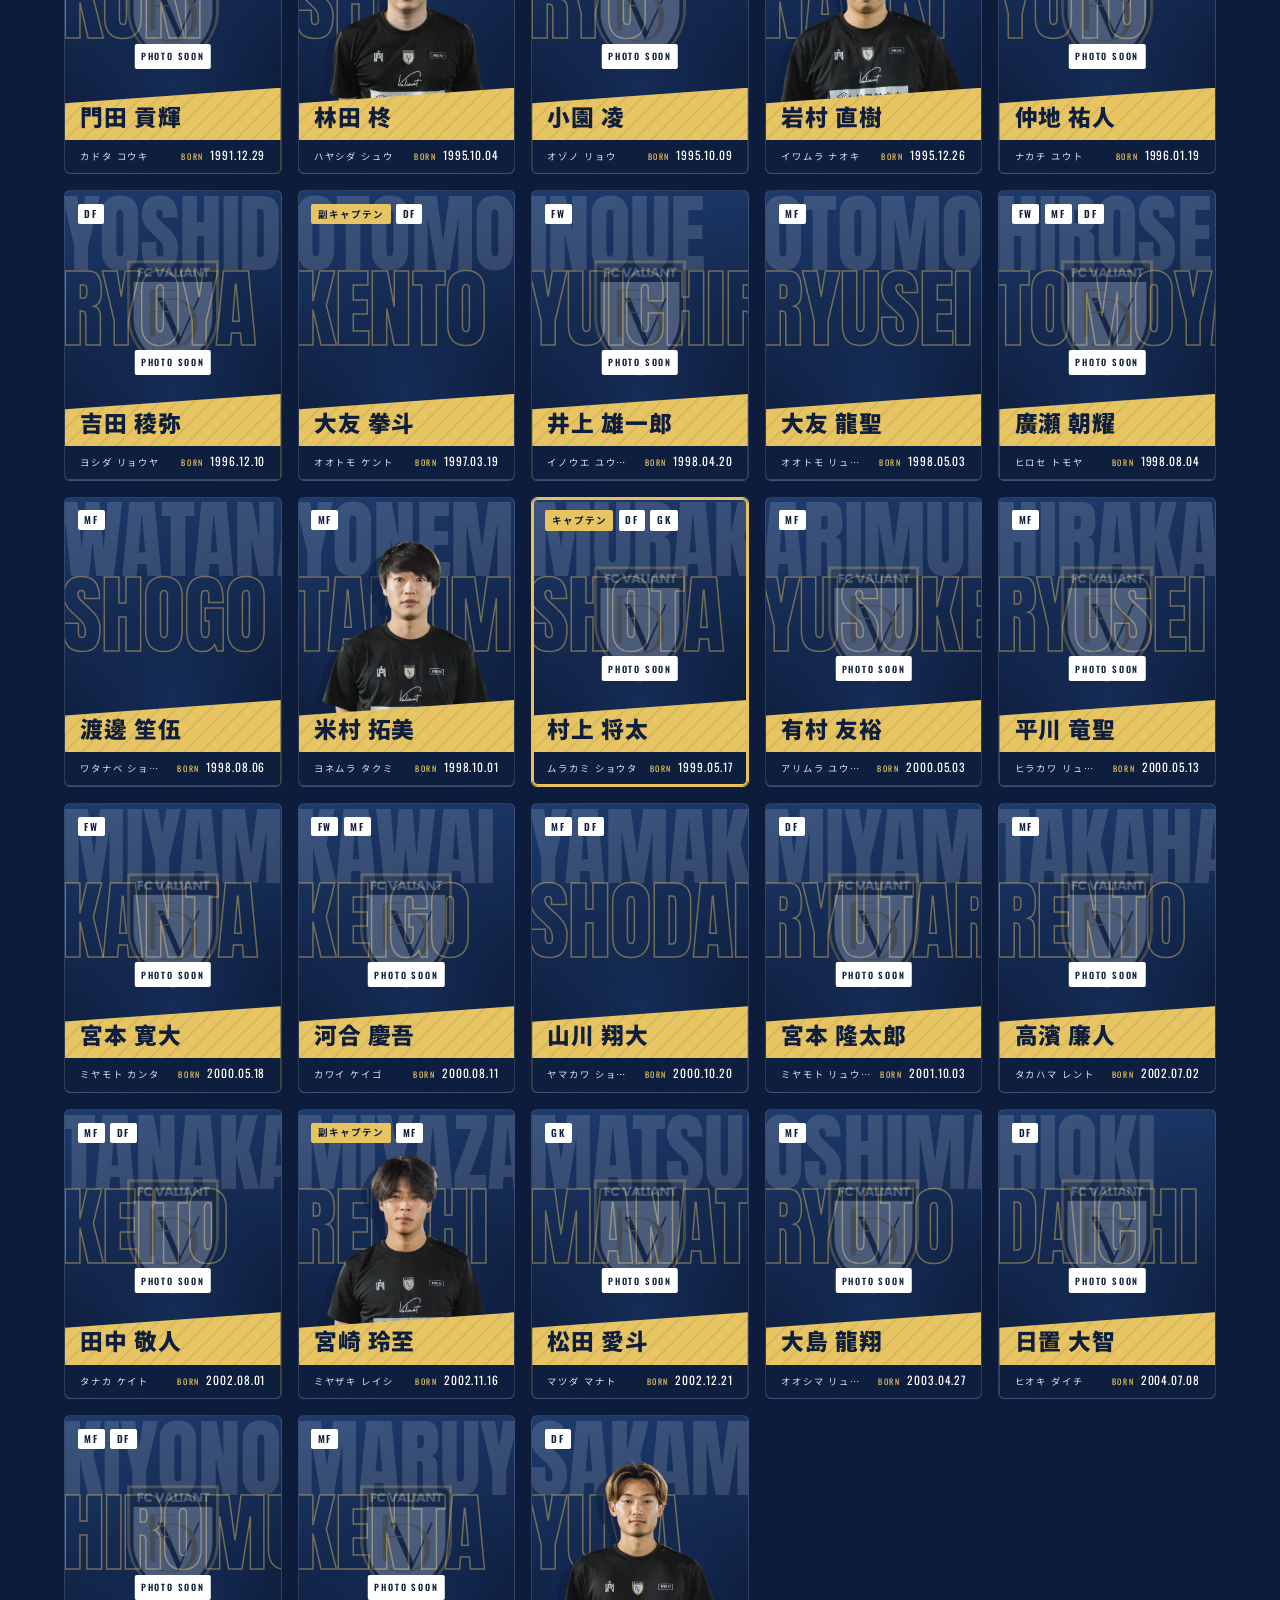
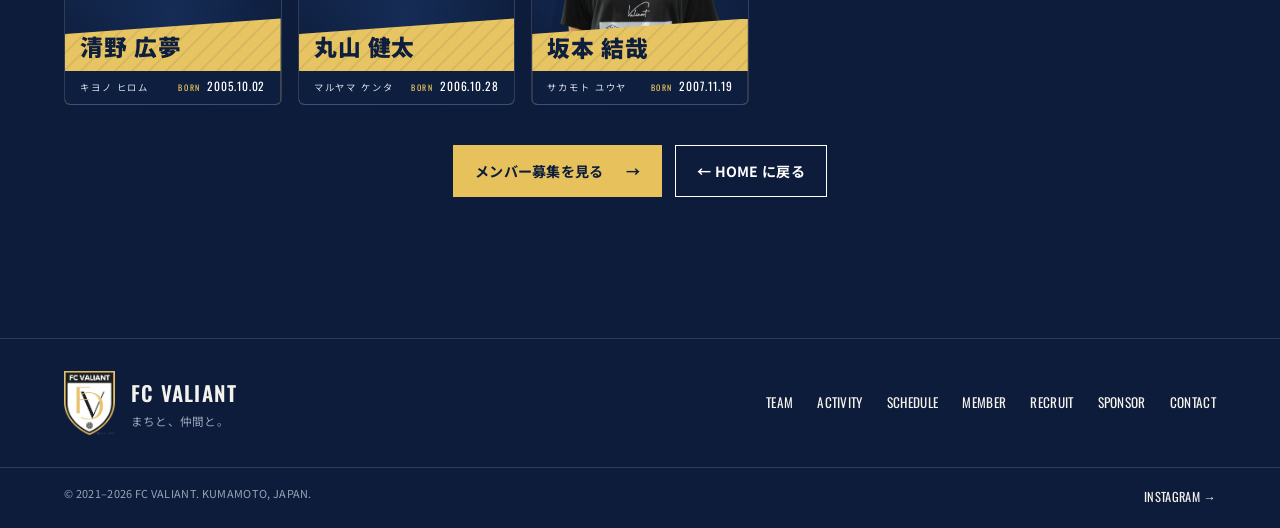
==== commit c73f9df4: "SP版FVの入場を専用の振り付けに：文字を画面中央に出してから定位置へスライド、幕が消えて写真・UIが現れる Co-Authored-By: Claude Opus 5 (1M context) <n" ====
--- a/member.html
+++ b/member.html
@@ -18,7 +18,7 @@
 <link rel="preconnect" href="https://fonts.googleapis.com" />
 <link rel="preconnect" href="https://fonts.gstatic.com" crossorigin />
 <link href="https://fonts.googleapis.com/css2?family=Anton&family=Oswald:wght@400;500;600;700&family=Noto+Sans+JP:wght@400;500;700;900&display=swap" rel="stylesheet" />
-<link rel="stylesheet" href="assets/css/style.css?v=b8126c4f" />
+<link rel="stylesheet" href="assets/css/style.css?v=6b449d9a" />
 <!-- GA4 start -->
 <script async src="https://www.googletagmanager.com/gtag/js?id=G-N5YR1ZRBVX"></script>
 <script>
@@ -302,6 +302,6 @@
 
 <a href="#top" class="totop" id="totop" data-scroll aria-label="ページトップへ">↑</a>
 
-<script src="assets/js/main.js?v=54817798"></script>
+<script src="assets/js/main.js?v=f37acf5a"></script>
 </body>
 </html>
--- a/assets/css/style.css
+++ b/assets/css/style.css
@@ -458,10 +458,15 @@
 @keyframes ch-in{from{opacity:0;transform:translateY(.35em)}to{opacity:1;transform:none}}
 @keyframes slab-in{from{transform:rotate(-3deg) scaleX(0)}to{transform:rotate(-3deg) scaleX(1)}}
 @media(max-width:760px){
-  /* スマホは写真が板の下に積まれる構成なので、写真は最初から定位置に置き、
-     板のスライド・文字・UIの順だけを再生する（absoluteの写真を後から戻すと跳ねる） */
+  /* スマホは別の振り付け：紺の幕で全面を覆い、文字を画面中央に出す → 文字が定位置へスライド
+     しながら幕が消える → 写真・導線・次戦・スポンサー・ヘッダー。
+     中央への移動量（--cx/--cy）は main.js が実測して入れる */
   html.intro .hero .hero__media,html.intro .hero.intro-panel .hero__media{position:relative;inset:auto;z-index:0;transition:none}
-  html.intro .hero__content{transform:translateX(-108%)}
+  html.intro .hero{z-index:151}   /* 幕と文字を、後続セクションより手前に */
+  html.intro .hero::after{content:"";position:fixed;inset:0;z-index:150;background:var(--navy-deep);transition:opacity .6s ease}
+  html.intro .hero__content{position:relative;z-index:160;transform:translate(var(--cx,0px),var(--cy,0px));transition:transform .75s cubic-bezier(.22,1,.36,1)}
+  html.intro .hero.intro-move::after{opacity:0}
+  html.intro .hero.intro-move .hero__content{transform:none}
 }
 
 /* ---------- Responsive ---------- */
